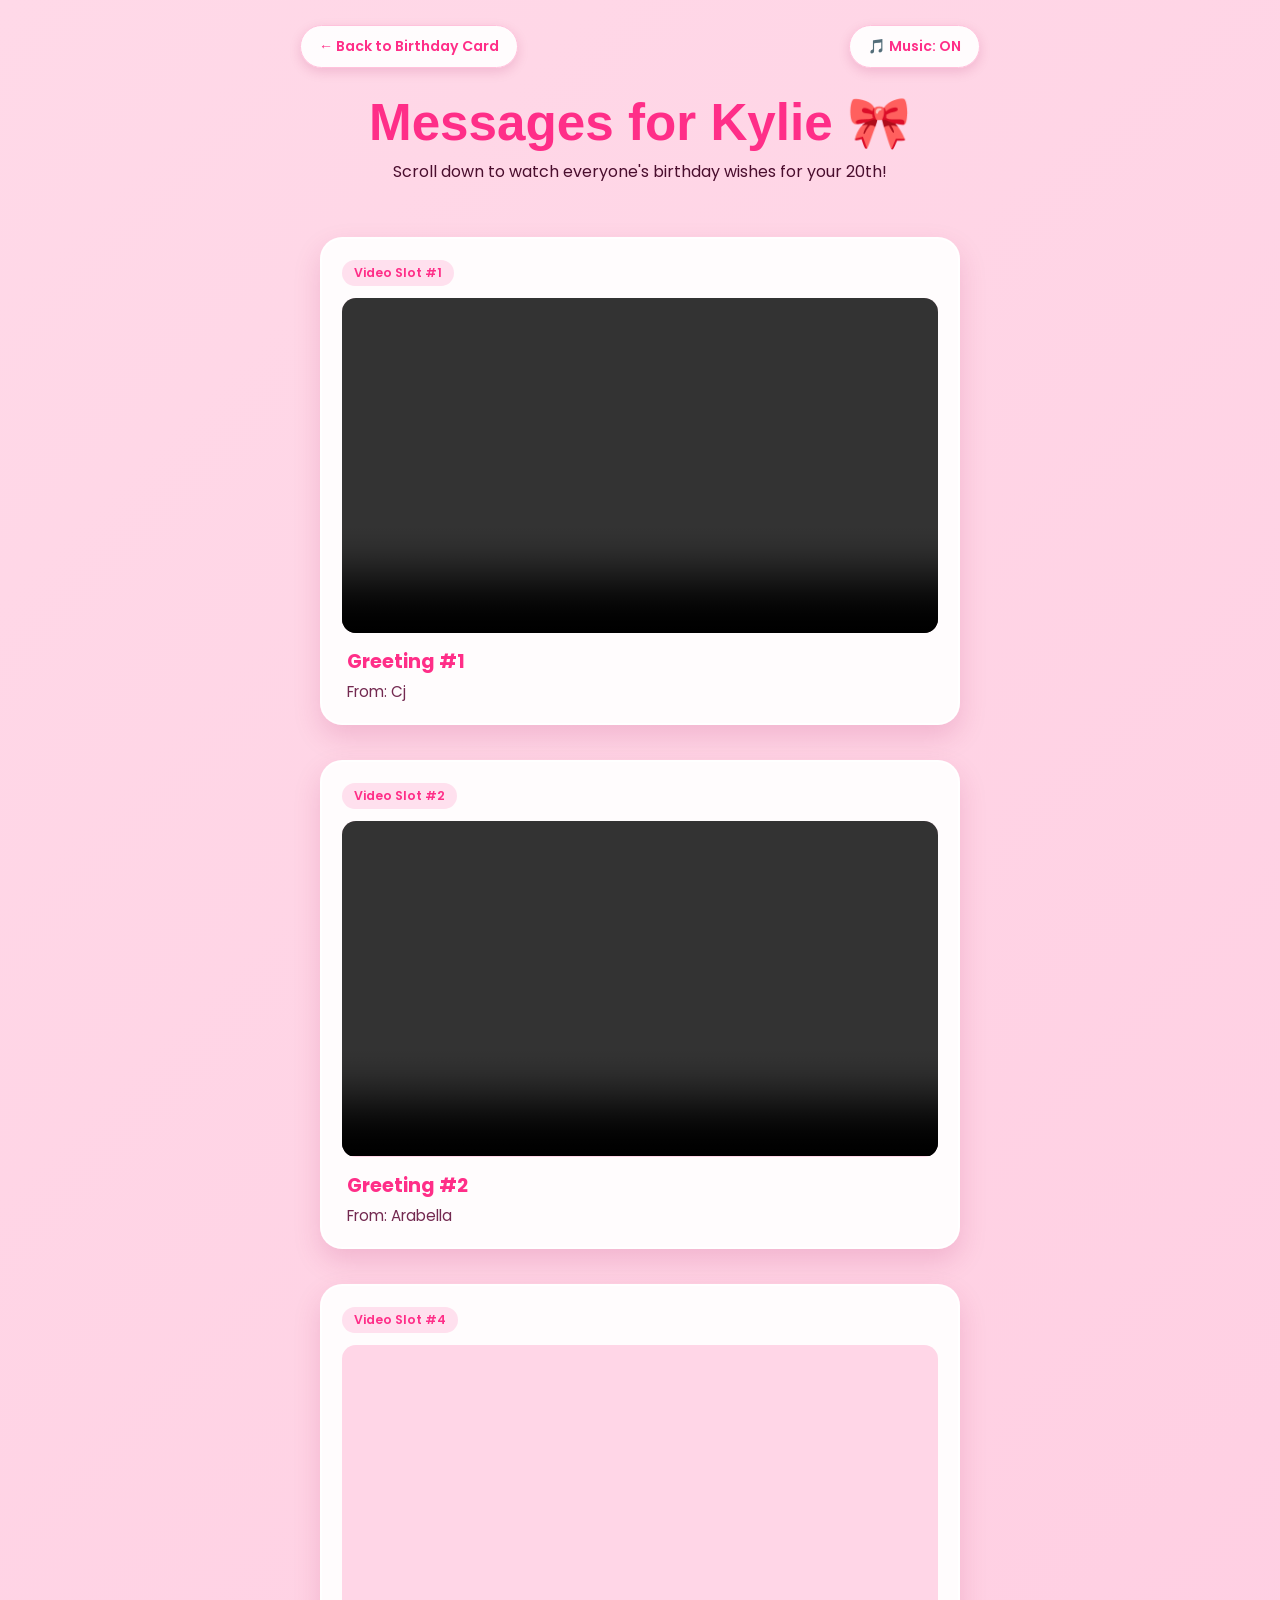
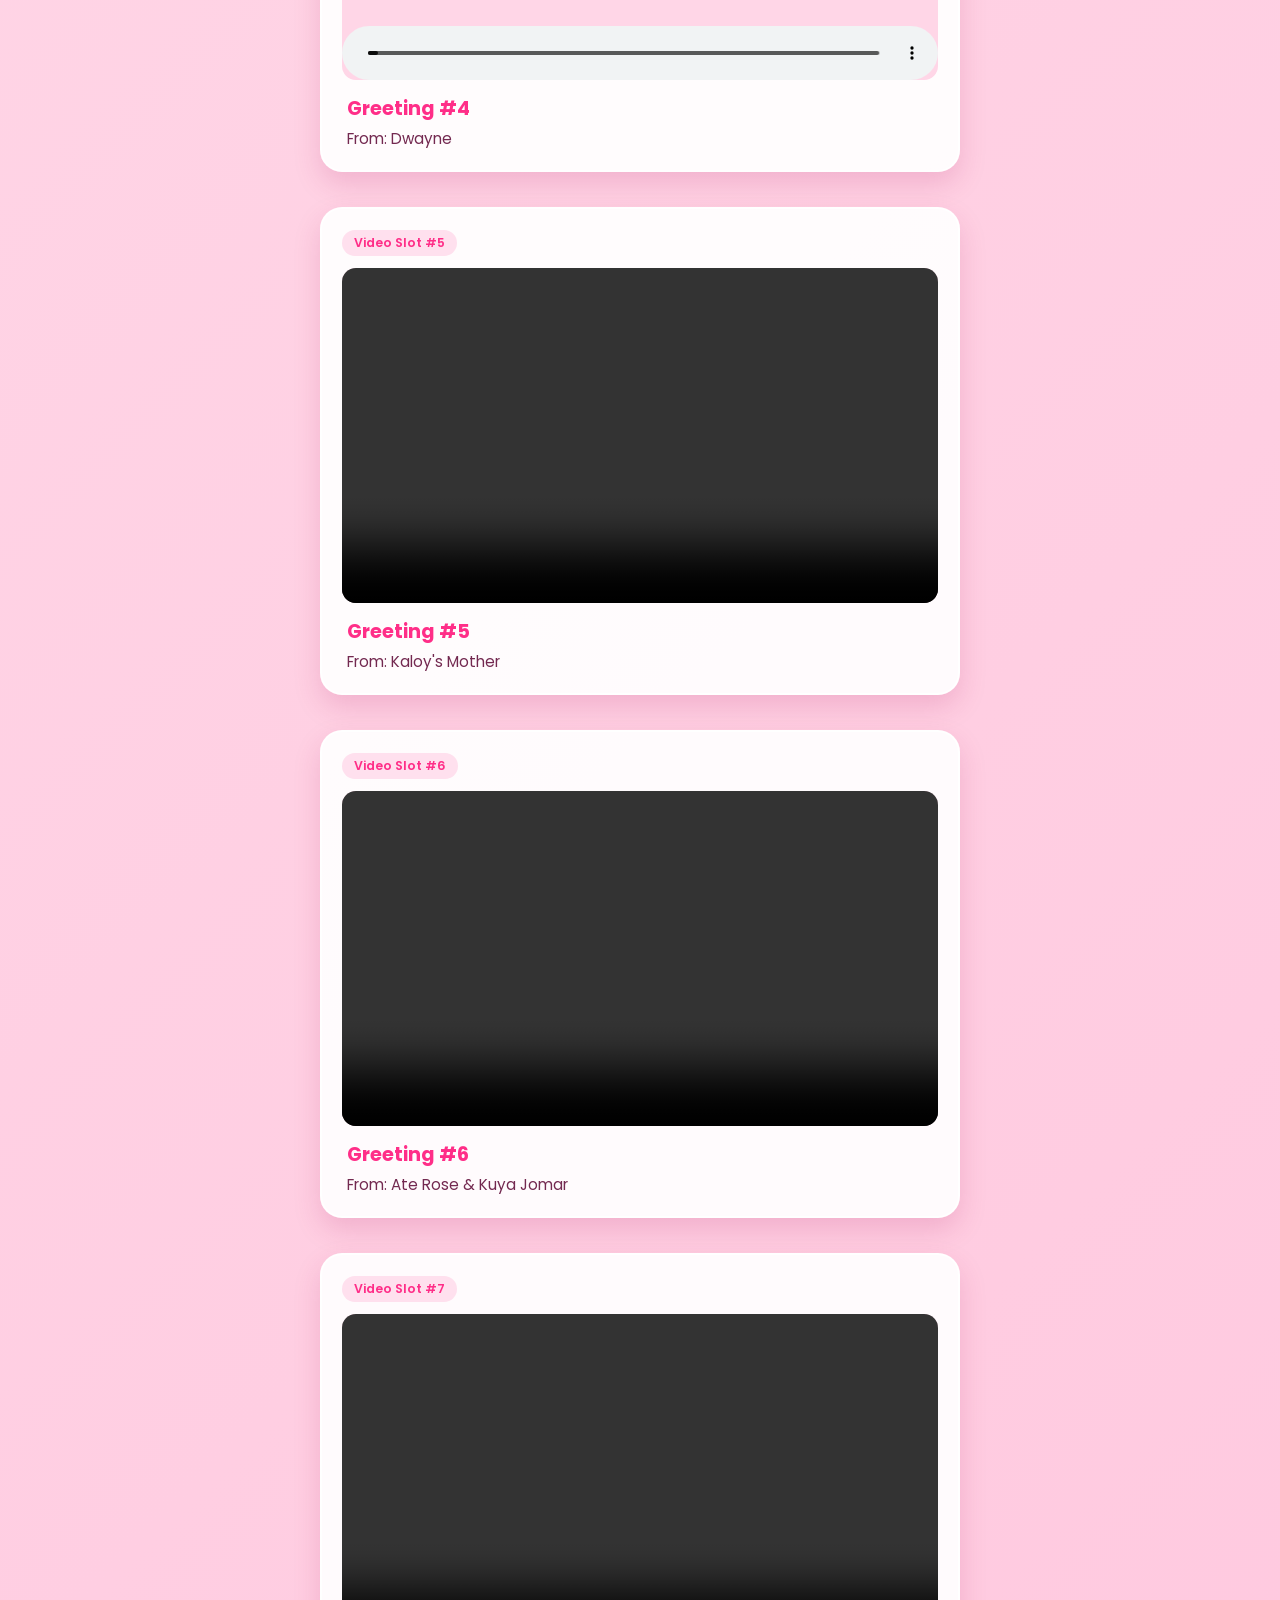
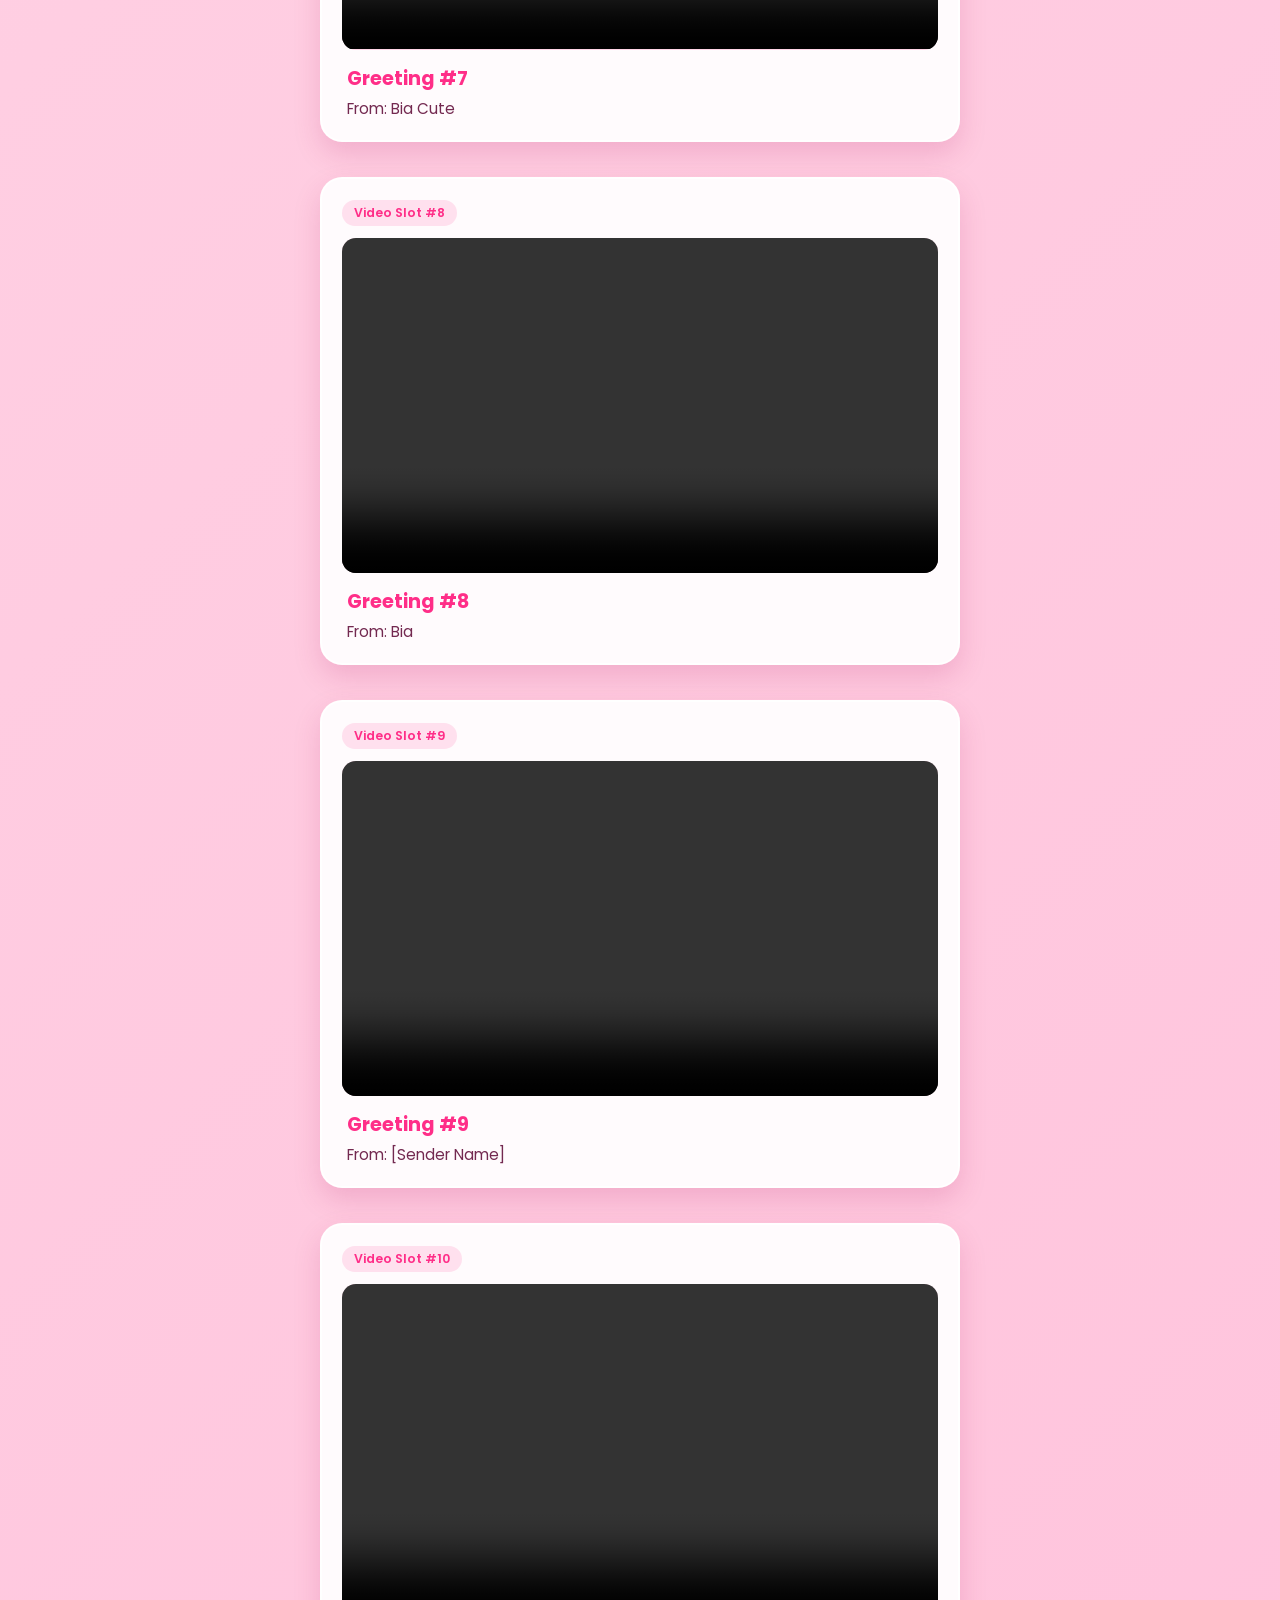
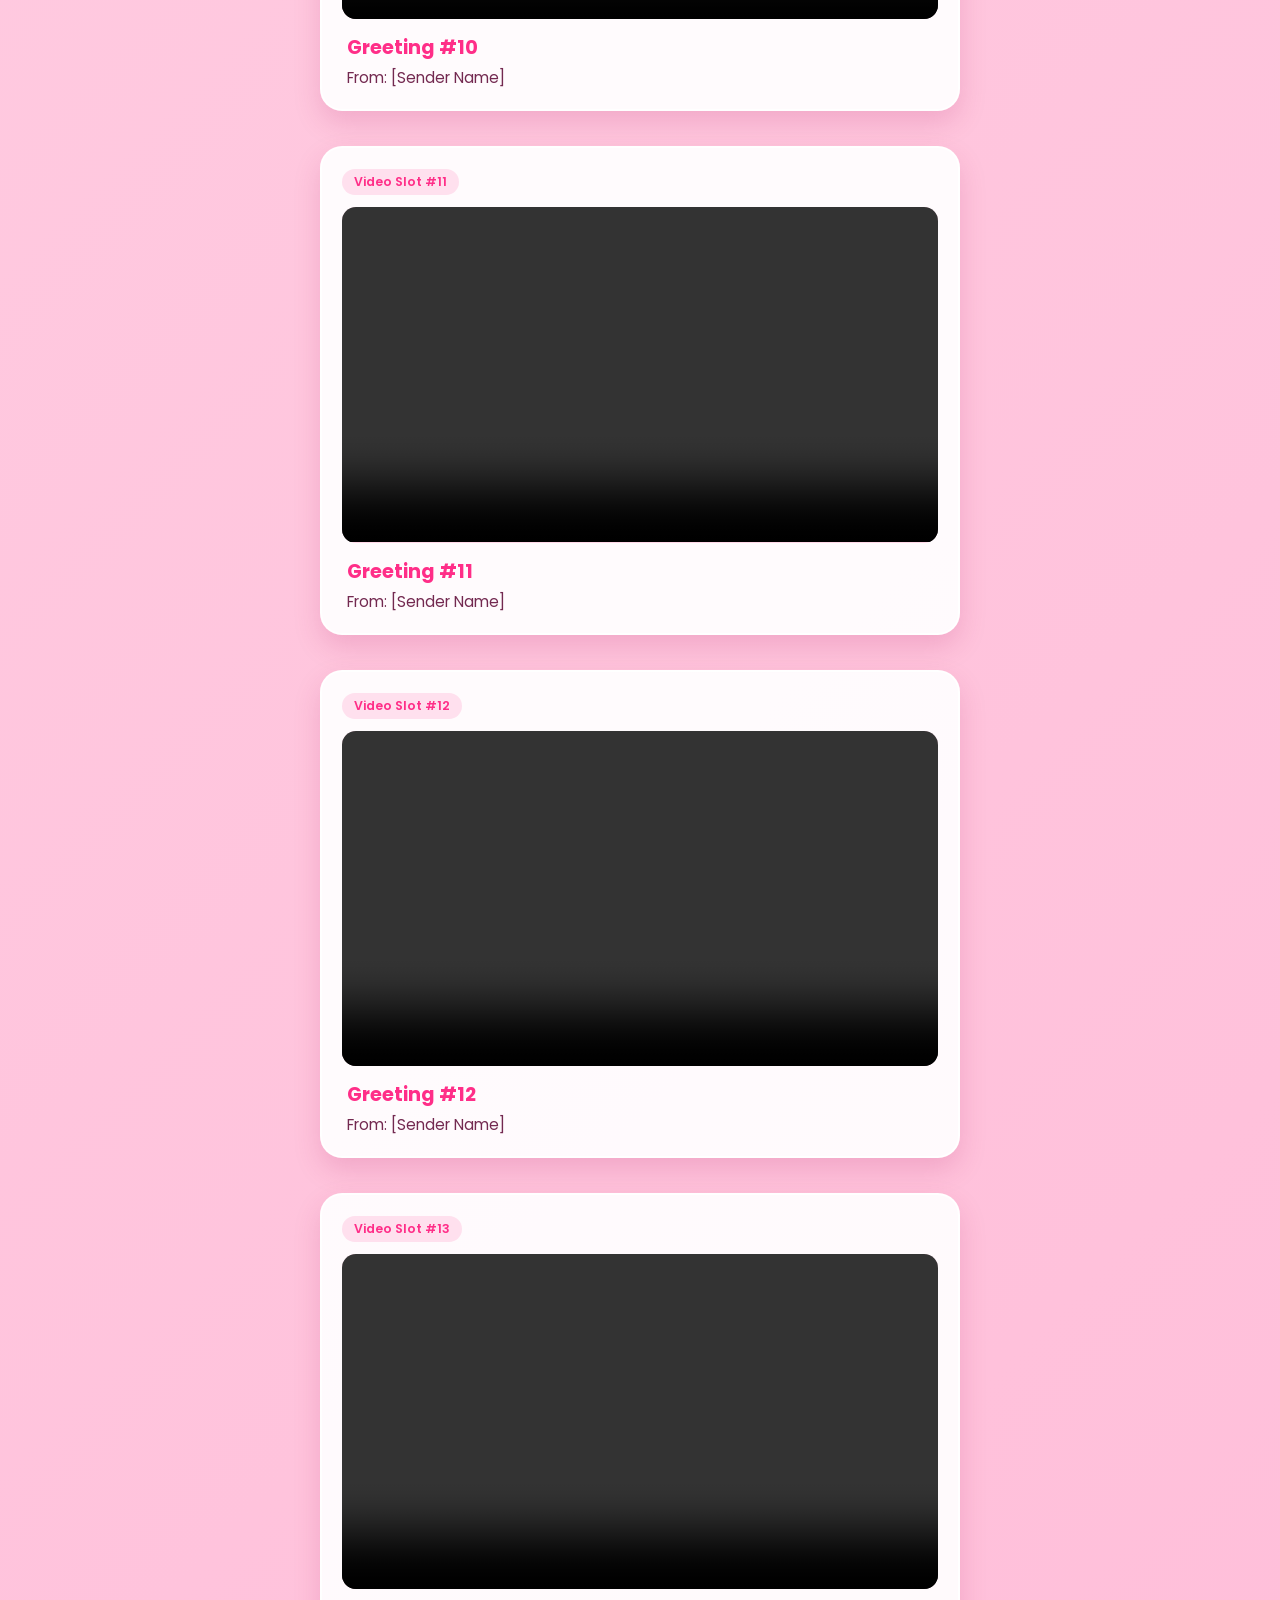
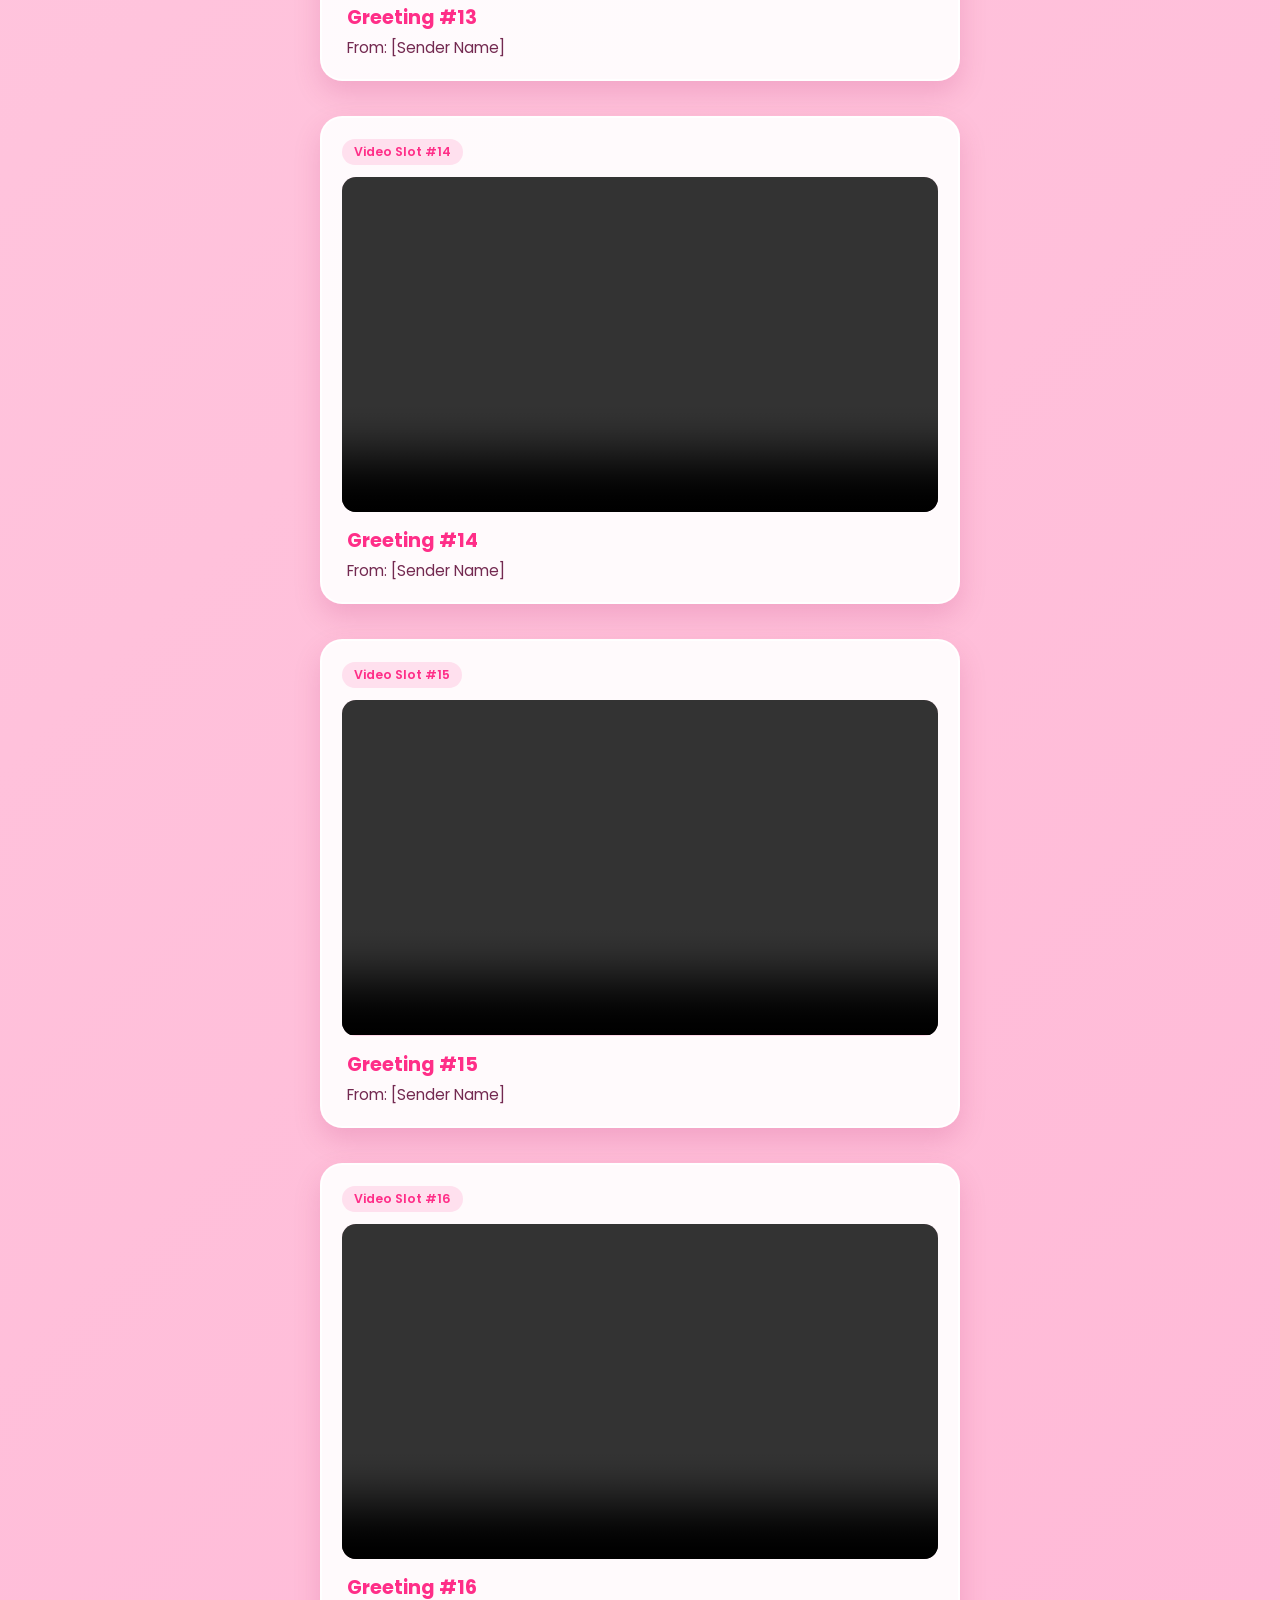
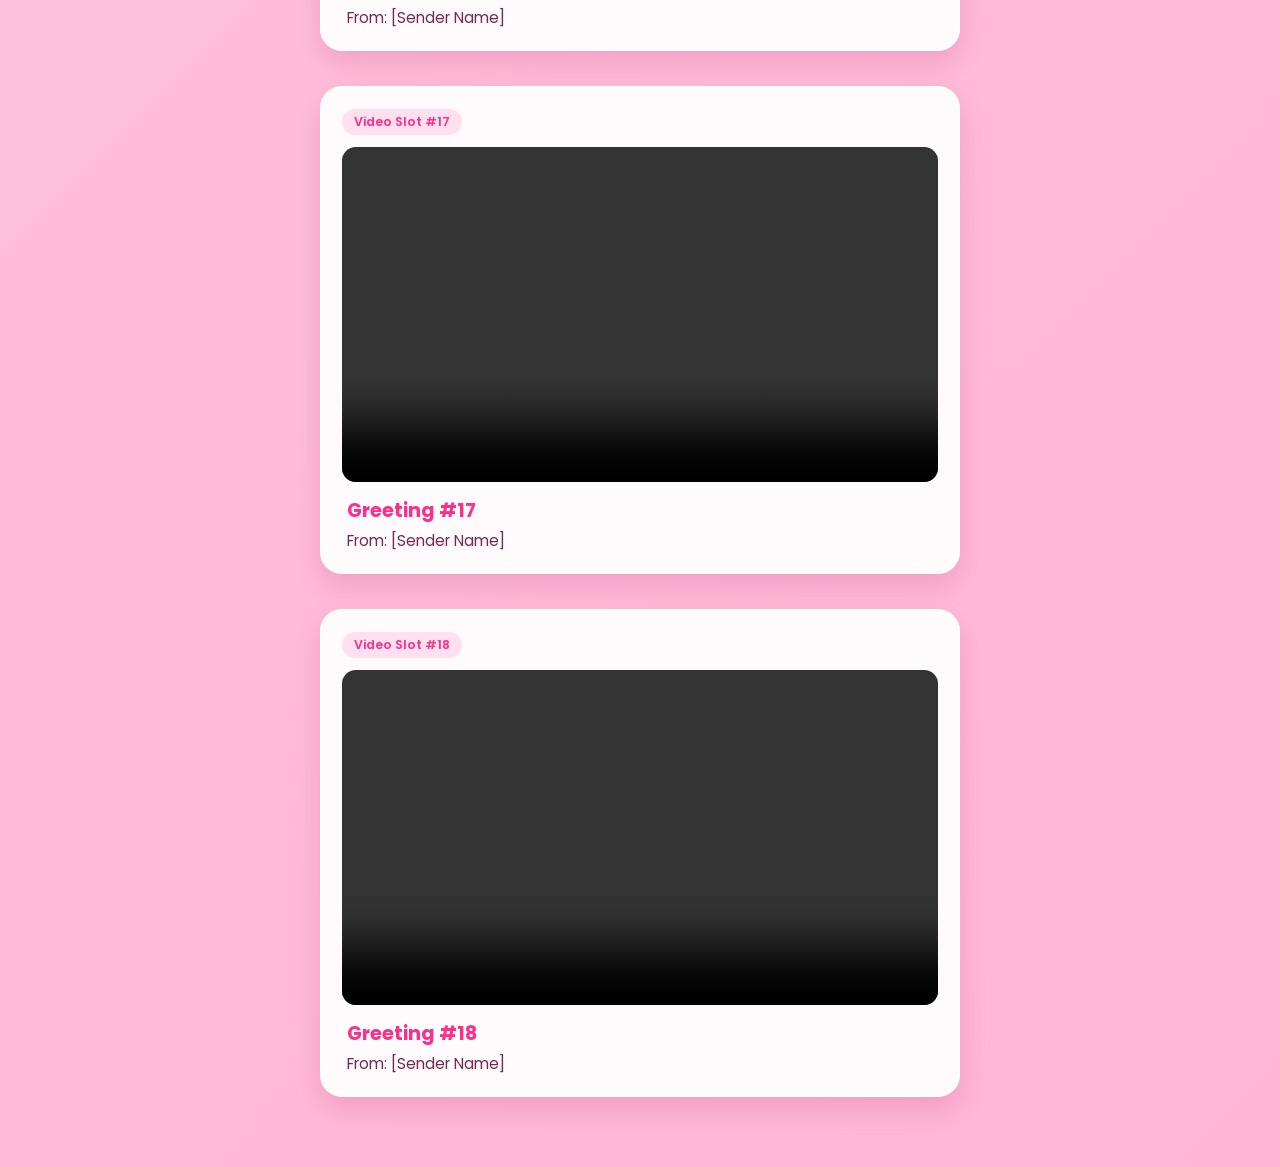
==== greetings.html @ 4c3b2d28 "Initial commit" ====
<!DOCTYPE html>
<html lang="en">
<head>
    <meta charset="UTF-8">
    <meta name="viewport" content="width=device-width, initial-scale=1.0">
    <title>Video Greetings for Kylie 💌</title>
    <link rel="stylesheet" href="style.css">
    <link href="https://fonts.googleapis.com/css2?family=Dancing+Script:wght@700&family=Poppins:wght@300;400;600&display=swap" rel="stylesheet">
</head>
<body>

    <!-- ========================================================= -->
    <!-- === BACKGROUND MUSIC (ILAGAY DITO ANG LINK NG MUSIC) === -->
    <!-- Halimbawa: src="audio/birthday-song.mp3"                  -->
    <!-- ========================================================= -->
    <audio id="bg-music" loop src="audio/Happy Birthday Song Popular___ [k9uW2lktXyE] (1).mp3"></audio>

    <header class="top-nav">
        <a href="index.html" class="back-btn">← Back to Birthday Card</a>
        <button id="music-toggle" class="music-btn">🎵 Music: ON</button>
    </header>

    <section class="greetings-header">
        <h1>Messages for Kylie 🎀</h1>
        <p>Scroll down to watch everyone's birthday wishes for your 20th!</p>

        <!-- Quick Navigation Jump Bar (Para madaling mahanap ang bawat video slot) -->
 
    </section>

    <main class="video-feed">

        <!-- ==================== VIDEO #1 ==================== -->
        <div id="video-1" class="video-card fade-in">
            <span class="slot-badge">Video Slot #1</span>
            <div class="video-wrapper">
                <!-- ILAGAY ANG VIDEO LINK DITO SA src="" (halimbawa: src="videos/clip1.mp4") -->
                <video controls preload="metadata" src="C-J.mp4"></video>
            </div>
            <div class="video-info">
                <h3>Greeting #1</h3>
                <p>From: Cj</p>
            </div>
        </div>

        <!-- ==================== VIDEO #2 ==================== -->
        <div id="video-2" class="video-card fade-in">
            <span class="slot-badge">Video Slot #2</span>
            <div class="video-wrapper">
                <!-- ILAGAY ANG VIDEO LINK DITO SA src="" -->
                <video controls preload="metadata" src="video/wala pa ring boses.mp4"></video>
            </div>
            <div class="video-info">
                <h3>Greeting #2</h3>
                <p>From: Arabella</p>
            </div>
        </div>

        <!-- ==================== VIDEO #4 ==================== -->
        <div id="video-4" class="video-card fade-in">
            <span class="slot-badge">Video Slot #4</span>
            <div class="video-wrapper">
                <!-- ILAGAY ANG VIDEO LINK DITO SA src="" -->
                <video controls preload="metadata" src="video/huhu sorry po late.mov"></video>
            </div>
            <div class="video-info">
                <h3>Greeting #4</h3>
                <p>From: Dwayne</p>
            </div>
        </div>

        <!-- ==================== VIDEO #5 ==================== -->
        <div id="video-5" class="video-card fade-in">
            <span class="slot-badge">Video Slot #5</span>
            <div class="video-wrapper">
                <!-- ILAGAY ANG VIDEO LINK DITO SA src="" -->
                <video controls preload="metadata" src="video/89aabc1a-eef5-4754-8e8c-f017fbb5872a.mp4"></video>
            </div>
            <div class="video-info">
                <h3>Greeting #5</h3>
                <p>From: Kaloy's Mother </p>
            </div>
        </div>

        <!-- ==================== VIDEO #6 ==================== -->
        <div id="video-6" class="video-card fade-in">
            <span class="slot-badge">Video Slot #6</span>
            <div class="video-wrapper">
                <!-- ILAGAY ANG VIDEO LINK DITO SA src="" -->
                <video controls preload="metadata" src="video/7c1a1808-aacc-4f73-8d0e-10c9c4ba2457.mp4"></video>
            </div>
            <div class="video-info">
                <h3>Greeting #6</h3>
                <p>From: Ate Rose & Kuya Jomar</p>
            </div>
        </div>

        <!-- ==================== VIDEO #7 ==================== -->
        <div id="video-7" class="video-card fade-in">
            <span class="slot-badge">Video Slot #7</span>
            <div class="video-wrapper">
                <!-- ILAGAY ANG VIDEO LINK DITO SA src="" -->
                <video controls preload="metadata" src="video/5de5ea9c-dea9-4619-9fd8-57cd972d63ae.mp4"></video>
            </div>
            <div class="video-info">
                <h3>Greeting #7</h3>
                <p>From: Bia Cute </p>
            </div>
        </div>

        <!-- ==================== VIDEO #8 ==================== -->
        <div id="video-8" class="video-card fade-in">
            <span class="slot-badge">Video Slot #8</span>
            <div class="video-wrapper">
                <!-- ILAGAY ANG VIDEO LINK DITO SA src="" -->
                <video controls preload="metadata" src=""></video>
            </div>
            <div class="video-info">
                <h3>Greeting #8</h3>
                <p>From: Bia </p>
            </div>
        </div>

        <!-- ==================== VIDEO #9 ==================== -->
        <div id="video-9" class="video-card fade-in">
            <span class="slot-badge">Video Slot #9</span>
            <div class="video-wrapper">
                <!-- ILAGAY ANG VIDEO LINK DITO SA src="" -->
                <video controls preload="metadata" src=""></video>
            </div>
            <div class="video-info">
                <h3>Greeting #9</h3>
                <p>From: [Sender Name]</p>
            </div>
        </div>

        <!-- ==================== VIDEO #10 ==================== -->
        <div id="video-10" class="video-card fade-in">
            <span class="slot-badge">Video Slot #10</span>
            <div class="video-wrapper">
                <!-- ILAGAY ANG VIDEO LINK DITO SA src="" -->
                <video controls preload="metadata" src=""></video>
            </div>
            <div class="video-info">
                <h3>Greeting #10</h3>
                <p>From: [Sender Name]</p>
            </div>
        </div>

        <!-- ==================== VIDEO #11 ==================== -->
        <div id="video-11" class="video-card fade-in">
            <span class="slot-badge">Video Slot #11</span>
            <div class="video-wrapper">
                <!-- ILAGAY ANG VIDEO LINK DITO SA src="" -->
                <video controls preload="metadata" src=""></video>
            </div>
            <div class="video-info">
                <h3>Greeting #11</h3>
                <p>From: [Sender Name]</p>
            </div>
        </div>

        <!-- ==================== VIDEO #12 ==================== -->
        <div id="video-12" class="video-card fade-in">
            <span class="slot-badge">Video Slot #12</span>
            <div class="video-wrapper">
                <!-- ILAGAY ANG VIDEO LINK DITO SA src="" -->
                <video controls preload="metadata" src=""></video>
            </div>
            <div class="video-info">
                <h3>Greeting #12</h3>
                <p>From: [Sender Name]</p>
            </div>
        </div>

        <!-- ==================== VIDEO #13 ==================== -->
        <div id="video-13" class="video-card fade-in">
            <span class="slot-badge">Video Slot #13</span>
            <div class="video-wrapper">
                <!-- ILAGAY ANG VIDEO LINK DITO SA src="" -->
                <video controls preload="metadata" src=""></video>
            </div>
            <div class="video-info">
                <h3>Greeting #13</h3>
                <p>From: [Sender Name]</p>
            </div>
        </div>

        <!-- ==================== VIDEO #14 ==================== -->
        <div id="video-14" class="video-card fade-in">
            <span class="slot-badge">Video Slot #14</span>
            <div class="video-wrapper">
                <!-- ILAGAY ANG VIDEO LINK DITO SA src="" -->
                <video controls preload="metadata" src=""></video>
            </div>
            <div class="video-info">
                <h3>Greeting #14</h3>
                <p>From: [Sender Name]</p>
            </div>
        </div>

        <!-- ==================== VIDEO #15 ==================== -->
        <div id="video-15" class="video-card fade-in">
            <span class="slot-badge">Video Slot #15</span>
            <div class="video-wrapper">
                <!-- ILAGAY ANG VIDEO LINK DITO SA src="" -->
                <video controls preload="metadata" src=""></video>
            </div>
            <div class="video-info">
                <h3>Greeting #15</h3>
                <p>From: [Sender Name]</p>
            </div>
        </div>

        <!-- ==================== VIDEO #16 ==================== -->
        <div id="video-16" class="video-card fade-in">
            <span class="slot-badge">Video Slot #16</span>
            <div class="video-wrapper">
                <!-- ILAGAY ANG VIDEO LINK DITO SA src="" -->
                <video controls preload="metadata" src=""></video>
            </div>
            <div class="video-info">
                <h3>Greeting #16</h3>
                <p>From: [Sender Name]</p>
            </div>
        </div>

        <!-- ==================== VIDEO #17 ==================== -->
        <div id="video-17" class="video-card fade-in">
            <span class="slot-badge">Video Slot #17</span>
            <div class="video-wrapper">
                <!-- ILAGAY ANG VIDEO LINK DITO SA src="" -->
                <video controls preload="metadata" src=""></video>
            </div>
            <div class="video-info">
                <h3>Greeting #17</h3>
                <p>From: [Sender Name]</p>
            </div>
        </div>

        <!-- ==================== VIDEO #18 ==================== -->
        <div id="video-18" class="video-card fade-in">
            <span class="slot-badge">Video Slot #18</span>
            <div class="video-wrapper">
                <!-- ILAGAY ANG VIDEO LINK DITO SA src="" -->
                <video controls preload="metadata" src=""></video>
            </div>
            <div class="video-info">
                <h3>Greeting #18</h3>
                <p>From: [Sender Name]</p>
            </div>
        </div>

    </main>

    <script src="script.js"></script>
</body>
</html>
---- style.css ----
:root {
    --pink-bg-1: #ffd9e8;
    --pink-bg-2: #ffb6d5;
    --pink-accent: #ff2e88;
    --pink-deep: #9e004f;
    --pink-soft: #ffeef5;
    --white-card: #ffffff;
    --text-dark: #4a0e2e;
    --text-muted: #732950;
}

* {
    margin: 0;
    padding: 0;
    box-sizing: border-box;
    font-family: 'Poppins', sans-serif;
}

html {
    scroll-behavior: smooth;
}

body {
    background: linear-gradient(135deg, var(--pink-bg-1) 0%, var(--pink-bg-2) 100%);
    min-height: 100vh;
    color: var(--text-dark);
    overflow-x: hidden;
    display: flex;
    flex-direction: column;
    align-items: center;
}

body.home-page {
    position: relative;
    overflow: hidden;
    justify-content: space-between;
    background:
        radial-gradient(circle at 18% 22%, rgba(255, 255, 255, 0.55) 0%, transparent 38%),
        radial-gradient(circle at 84% 78%, rgba(255, 46, 136, 0.22) 0%, transparent 42%),
        linear-gradient(135deg, #ffe3ef 0%, #ffc2dc 55%, #ffa3cb 100%);
}

#confetti-canvas {
    position: fixed;
    top: 0;
    left: 0;
    width: 100%;
    height: 100%;
    pointer-events: none;
    z-index: 15;
}

/* ========================================================= */
/* === TOP LAYERED PINK PARTY BUNTING                        === */
/* ========================================================= */
.top-bunting {
    position: fixed;
    top: -6px;
    left: 0;
    width: 100%;
    height: clamp(120px, 19vw, 215px);
    pointer-events: none;
    z-index: 3;
    overflow: hidden;
}

.bunting-svg {
    width: 100%;
    height: 100%;
    display: block;
    transform-origin: top center;
    animation: buntingSway 4.5s ease-in-out infinite;
    filter: drop-shadow(0 6px 10px rgba(158, 0, 79, 0.14));
}

@keyframes buntingSway {
    0%, 100% {
        transform: rotate(-0.6deg);
    }
    50% {
        transform: rotate(0.7deg);
    }
}

/* ========================================================= */
/* === RETAINED SLIDING-LEFT BACKGROUND PHOTO COLLAGE        === */
/* ========================================================= */
.bg-collage {
    position: fixed;
    inset: 0;
    display: flex;
    flex-direction: column;
    justify-content: space-between;
    padding: 24px 0;
    opacity: 0.24;
    pointer-events: none;
    overflow: hidden;
    z-index: 1;
}

.slide-row {
    width: 100%;
    overflow: hidden;
}

.slide-track {
    display: flex;
    align-items: center;
    gap: 22px;
    width: max-content;
    animation: slideLeft 34s linear infinite;
}

.track-slow {
    animation-duration: 42s;
}

.slide-photo {
    width: clamp(145px, 20vw, 220px);
    height: clamp(195px, 27vw, 295px);
    object-fit: cover;
    object-position: center top;
    border-radius: 18px;
    border: 3px solid rgba(255, 255, 255, 0.85);
    box-shadow: 0 10px 24px rgba(74, 21, 44, 0.18);
    flex-shrink: 0;
}

.tilt-a { transform: rotate(-3deg); }
.tilt-b { transform: rotate(-6deg); }
.tilt-c { transform: rotate(-4deg); }

@keyframes slideLeft {
    0% {
        transform: translateX(0);
    }
    100% {
        transform: translateX(-50%);
    }
}

/* ========================================================= */
/* === SCREENSHOT-INSPIRED TOP BAR & POSTER HERO (PINK)    === */
/* ========================================================= */
.poster-topbar {
    position: relative;
    z-index: 8;
    width: 100%;
    max-width: 1120px;
    padding: 20px 36px;
    display: flex;
    align-items: center;
    justify-content: space-between;
    gap: 16px;
}

.brand-tag {
    font-size: 0.78rem;
    font-weight: 700;
    letter-spacing: 2px;
    color: var(--pink-deep);
    text-transform: uppercase;
    background: rgba(255, 255, 255, 0.72);
    padding: 5px 12px;
    border-radius: 999px;
}

.poster-nav {
    display: flex;
    align-items: center;
    gap: 22px;
    background: rgba(255, 255, 255, 0.72);
    padding: 6px 16px;
    border-radius: 999px;
}

.poster-nav a,
.nav-confetti-link {
    text-decoration: none;
    background: none;
    border: none;
    font-size: 0.78rem;
    font-weight: 700;
    letter-spacing: 1.5px;
    color: var(--pink-deep);
    cursor: pointer;
    padding-bottom: 2px;
    transition: color 0.2s ease, border-color 0.2s ease;
}

.poster-nav a.active,
.poster-nav a:hover,
.nav-confetti-link:hover {
    color: var(--pink-accent);
    border-bottom: 2px solid var(--pink-accent);
}

.poster-hero {
    position: relative;
    z-index: 5;
    margin: auto;
    padding: 14px 24px 42px;
    max-width: 820px;
    text-align: center;
    display: flex;
    flex-direction: column;
    align-items: center;
}

.poster-kicker {
    font-family: 'Fredoka', sans-serif;
    font-size: clamp(1.3rem, 3vw, 2.1rem);
    font-weight: 700;
    letter-spacing: 4px;
    color: var(--pink-deep);
    margin-bottom: 4px;
    text-shadow: 0 2px 0 rgba(255, 255, 255, 0.8);
}

.poster-display {
    font-family: 'Fredoka', sans-serif;
    font-size: clamp(3.4rem, 11vw, 7.2rem);
    font-weight: 700;
    line-height: 0.96;
    letter-spacing: 2px;
    color: #ffffff;
    text-transform: uppercase;
    text-shadow:
        0 6px 0 #ff66a8,
        0 14px 28px rgba(158, 0, 79, 0.24);
    margin-bottom: 10px;
}

.poster-name {
    font-family: 'Fredoka', sans-serif;
    font-size: clamp(1.5rem, 3.6vw, 2.3rem);
    font-weight: 700;
    letter-spacing: 3px;
    color: var(--pink-accent);
    background: rgba(255, 255, 255, 0.88);
    padding: 4px 22px;
    border-radius: 999px;
    box-shadow: 0 6px 18px rgba(158, 0, 79, 0.14);
    margin-bottom: 18px;
}

.poster-copy {
    max-width: 470px;
    font-size: clamp(0.92rem, 1.8vw, 1.02rem);
    line-height: 1.65;
    color: var(--text-muted);
    background: rgba(255, 255, 255, 0.74);
    backdrop-filter: blur(6px);
    padding: 12px 20px;
    border-radius: 16px;
    margin-bottom: 26px;
}

.poster-go-btn {
    display: inline-block;
    text-decoration: none;
    background: var(--white-card);
    color: var(--pink-accent);
    font-weight: 700;
    font-size: 0.92rem;
    letter-spacing: 2px;
    text-transform: uppercase;
    padding: 14px 36px;
    border-radius: 12px;
    box-shadow: 0 10px 24px rgba(158, 0, 79, 0.22);
    border: 2px solid rgba(255, 255, 255, 0.95);
    transition: transform 0.22s ease, box-shadow 0.22s ease, background 0.22s ease, color 0.22s ease;
}

.poster-go-btn:hover {
    transform: translateY(-3px);
    background: var(--pink-accent);
    color: #ffffff;
    box-shadow: 0 14px 28px rgba(255, 46, 136, 0.35);
}

/* ========================================================= */
/* === VIDEO GREETINGS PAGE (greetings.html)               === */
/* ========================================================= */
.top-nav {
    width: 100%;
    max-width: 720px;
    padding: 25px 20px 10px;
    display: flex;
    justify-content: space-between;
    align-items: center;
    gap: 10px;
    position: sticky;
    top: 0;
    z-index: 20;
}

.back-btn, .music-btn {
    text-decoration: none;
    background: rgba(255, 255, 255, 0.92);
    color: var(--pink-accent);
    padding: 10px 18px;
    border-radius: 50px;
    font-weight: 600;
    font-size: 0.88rem;
    box-shadow: 0 4px 12px rgba(158, 0, 79, 0.15);
    border: 1.5px solid #ffc2dc;
    cursor: pointer;
    transition: 0.3s;
}

.back-btn:hover, .music-btn:hover {
    background: var(--pink-accent);
    color: #fff;
}

.greetings-header {
    text-align: center;
    padding: 15px 20px;
    max-width: 720px;
}

.greetings-header h1 {
    font-family: 'Fredoka', sans-serif;
    font-size: clamp(2.2rem, 6vw, 3.2rem);
    color: var(--pink-accent);
    margin-bottom: 6px;
}

.greetings-header p {
    color: var(--text-dark);
    font-size: 1rem;
    margin-bottom: 18px;
}

.slot-nav {
    display: flex;
    flex-wrap: wrap;
    justify-content: center;
    gap: 8px;
    margin-top: 10px;
}

.slot-nav a {
    text-decoration: none;
    background: rgba(255, 255, 255, 0.88);
    color: var(--pink-accent);
    font-size: 0.8rem;
    font-weight: 600;
    padding: 5px 11px;
    border-radius: 20px;
    border: 1px solid #ffc2dc;
    transition: 0.2s;
}

.slot-nav a:hover {
    background: var(--pink-accent);
    color: #fff;
}

.video-feed {
    width: 100%;
    max-width: 680px;
    padding: 20px 20px 70px;
    display: flex;
    flex-direction: column;
    gap: 35px;
}

.video-card {
    background: rgba(255, 255, 255, 0.92);
    border-radius: 22px;
    padding: 20px;
    box-shadow: 0 12px 28px rgba(158, 0, 79, 0.15);
    border: 2px solid rgba(255, 255, 255, 0.9);
    opacity: 0;
    transform: translateY(30px);
    transition: opacity 0.6s ease-out, transform 0.6s ease-out;
    scroll-margin-top: 80px;
}

.video-card.visible {
    opacity: 1;
    transform: translateY(0);
}

.slot-badge {
    display: inline-block;
    background: #ffe0ee;
    color: var(--pink-accent);
    font-size: 0.78rem;
    font-weight: 600;
    padding: 4px 12px;
    border-radius: 20px;
    margin-bottom: 12px;
}

.video-wrapper {
    width: 100%;
    border-radius: 14px;
    overflow: hidden;
    background: #ffd6e7;
    aspect-ratio: 16 / 9;
    display: flex;
    align-items: center;
    justify-content: center;
}

.video-wrapper video {
    width: 100%;
    height: 100%;
    object-fit: cover;
    display: block;
}

.video-info {
    margin-top: 14px;
    padding: 0 5px;
}

.video-info h3 {
    color: var(--pink-accent);
    font-size: 1.2rem;
    margin-bottom: 4px;
}

.video-info p {
    color: var(--text-muted);
    font-size: 0.95rem;
}

@media (max-width: 640px) {
    .top-bunting {
        height: 125px;
    }

    .poster-topbar {
        padding: 16px 18px;
        flex-direction: column;
    }

    .poster-nav {
        gap: 14px;
    }

    .slide-photo {
        width: 125px;
        height: 170px;
    }
}
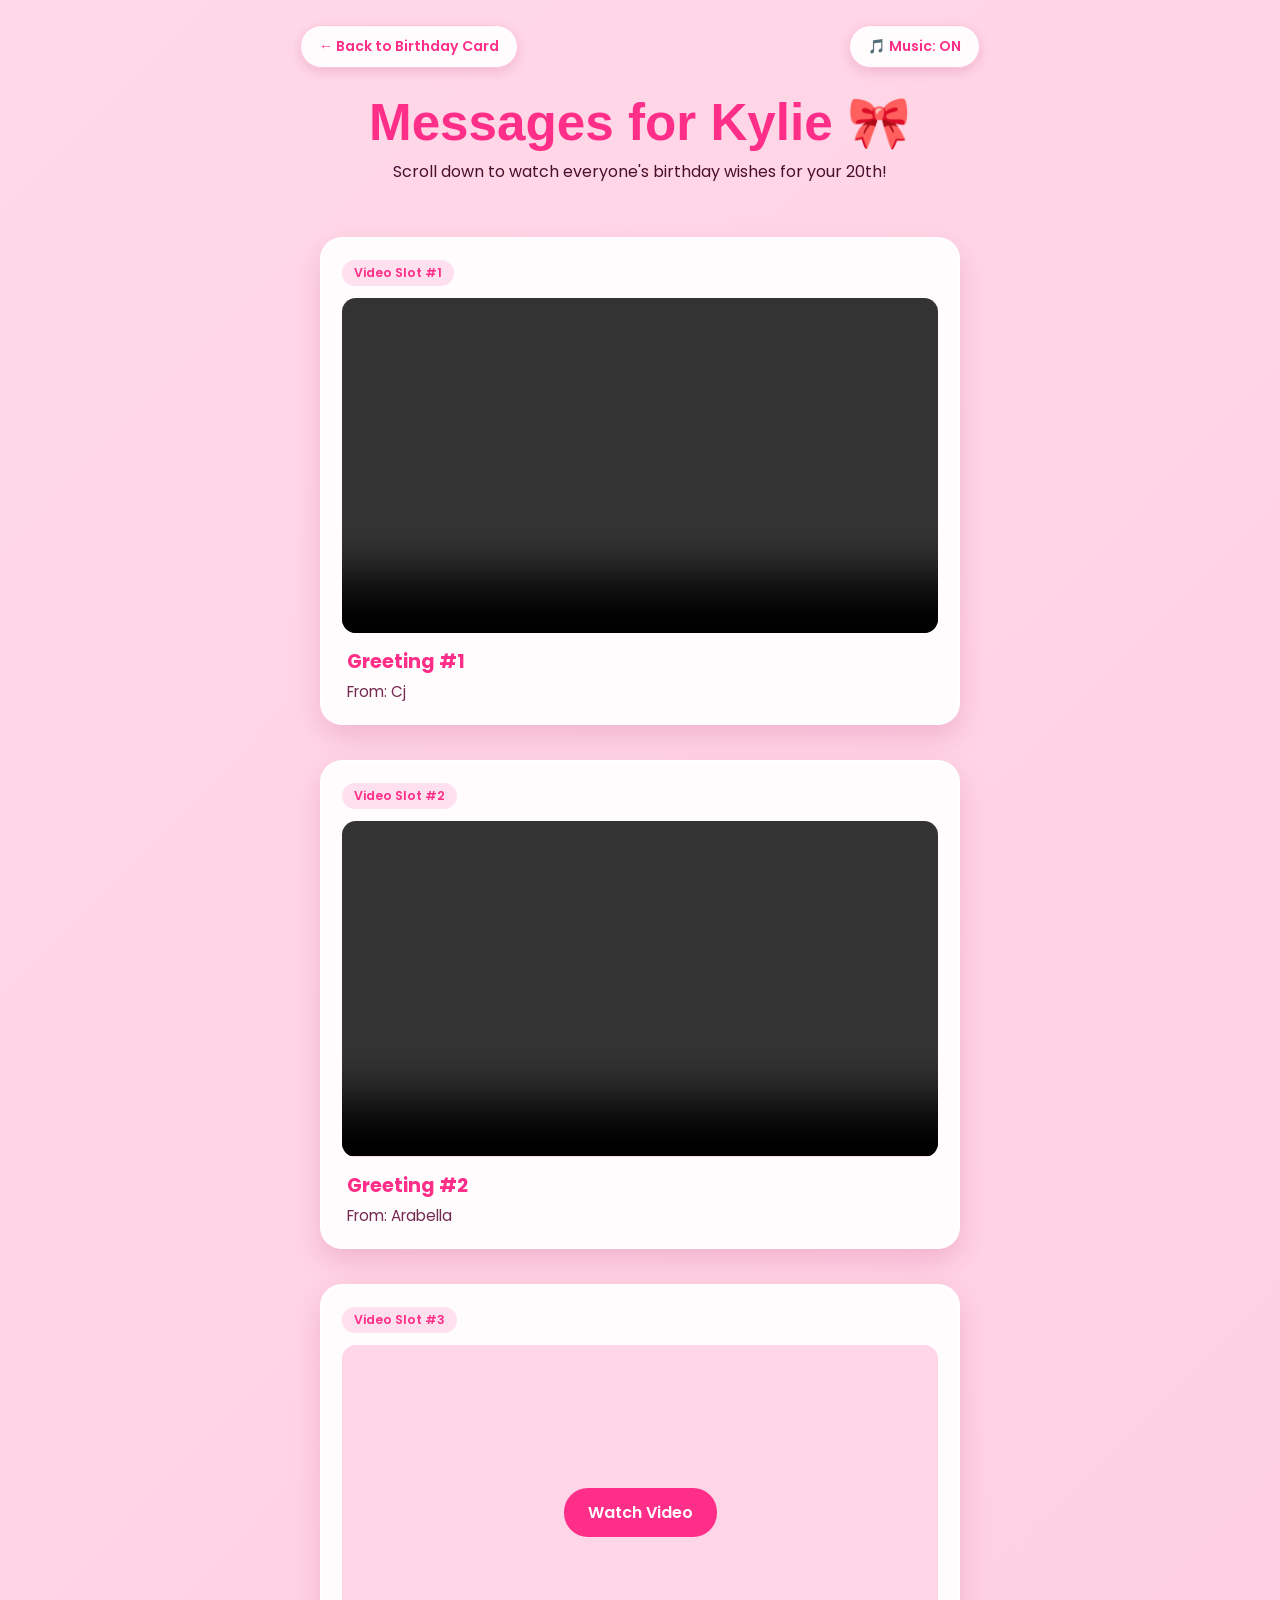
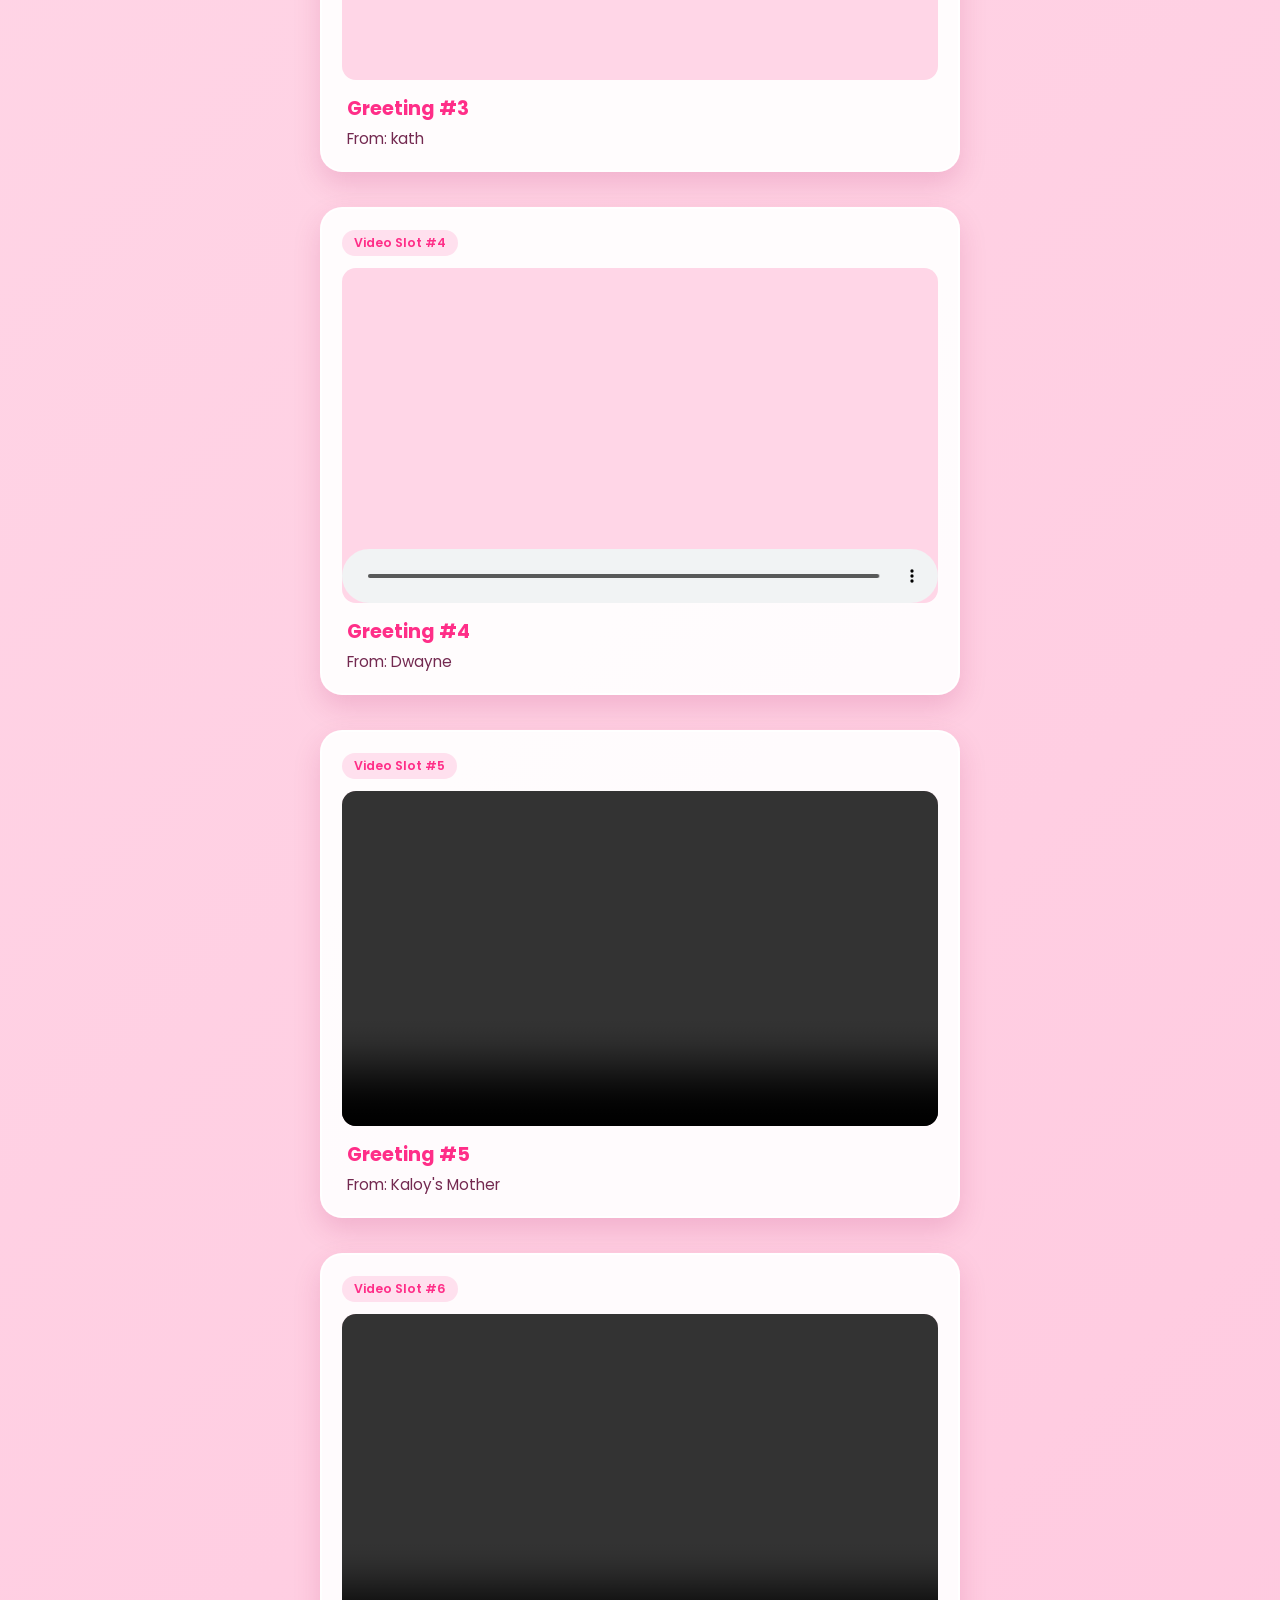
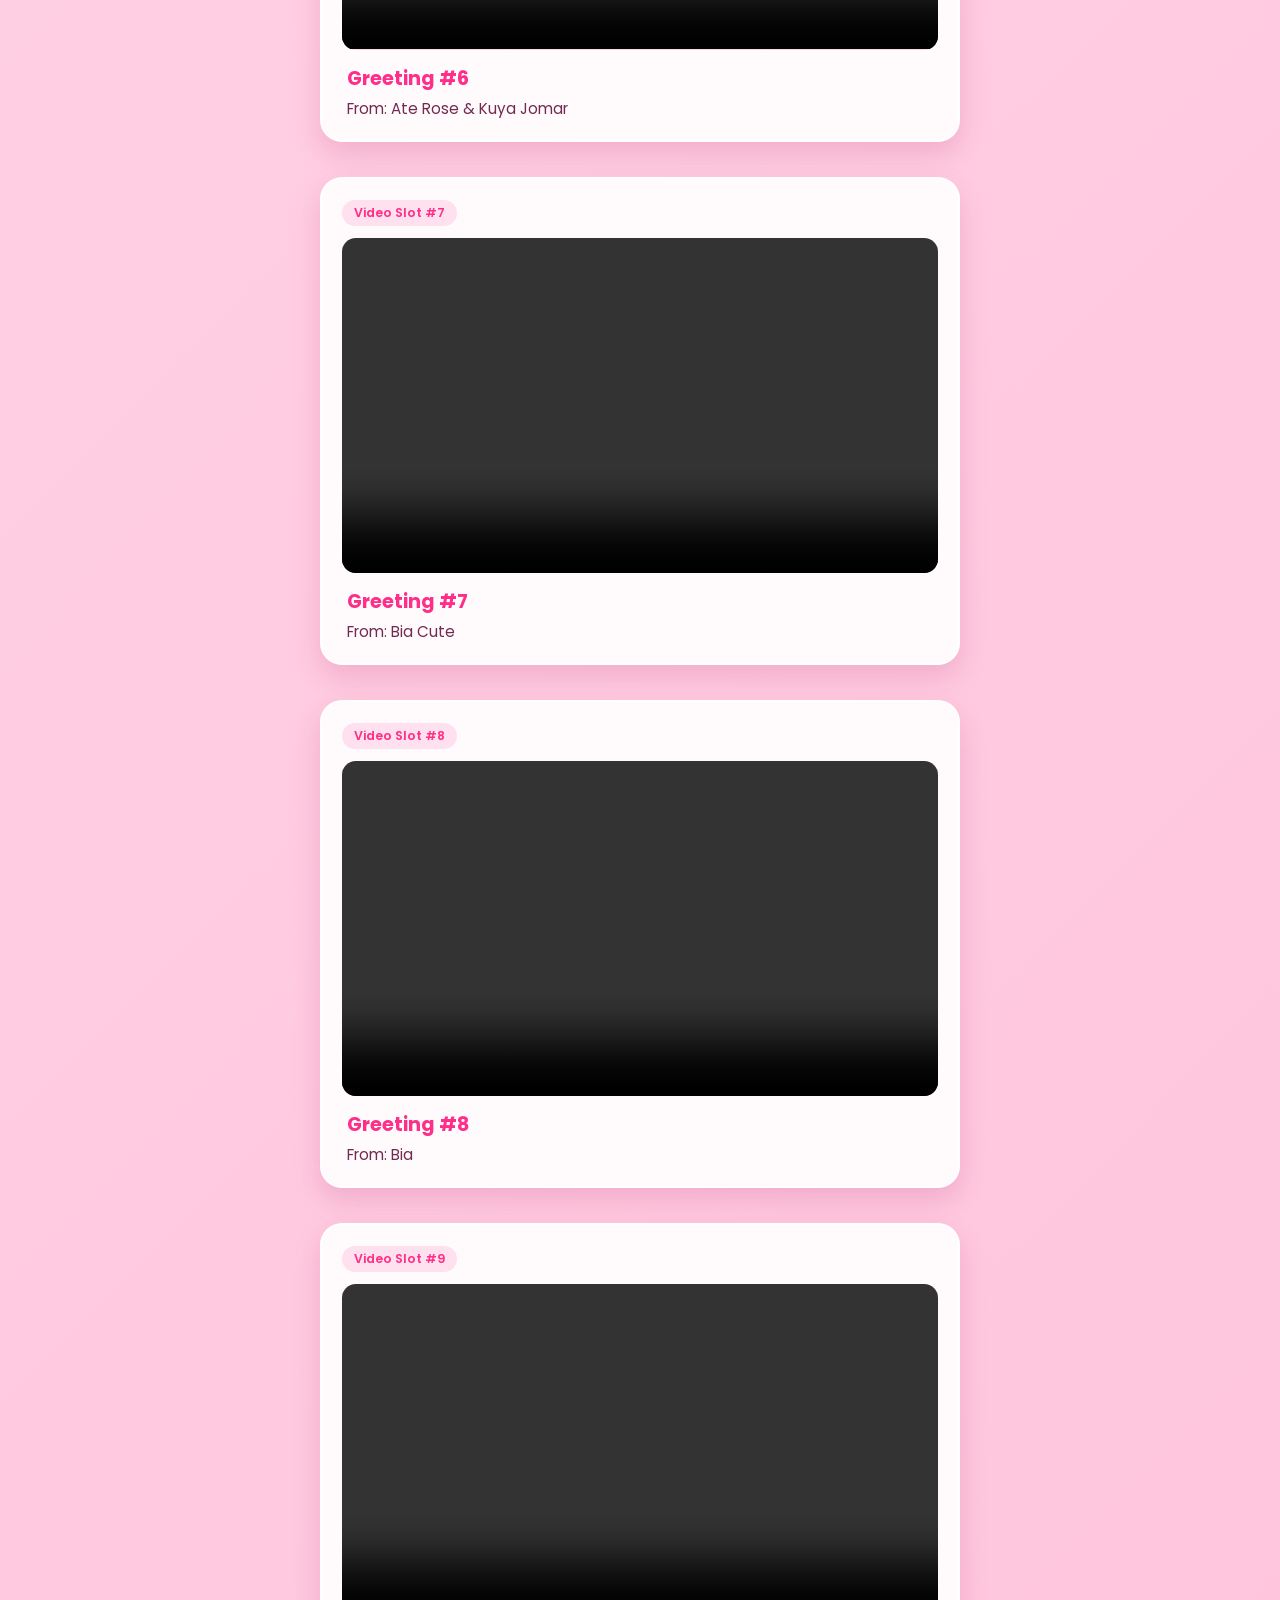
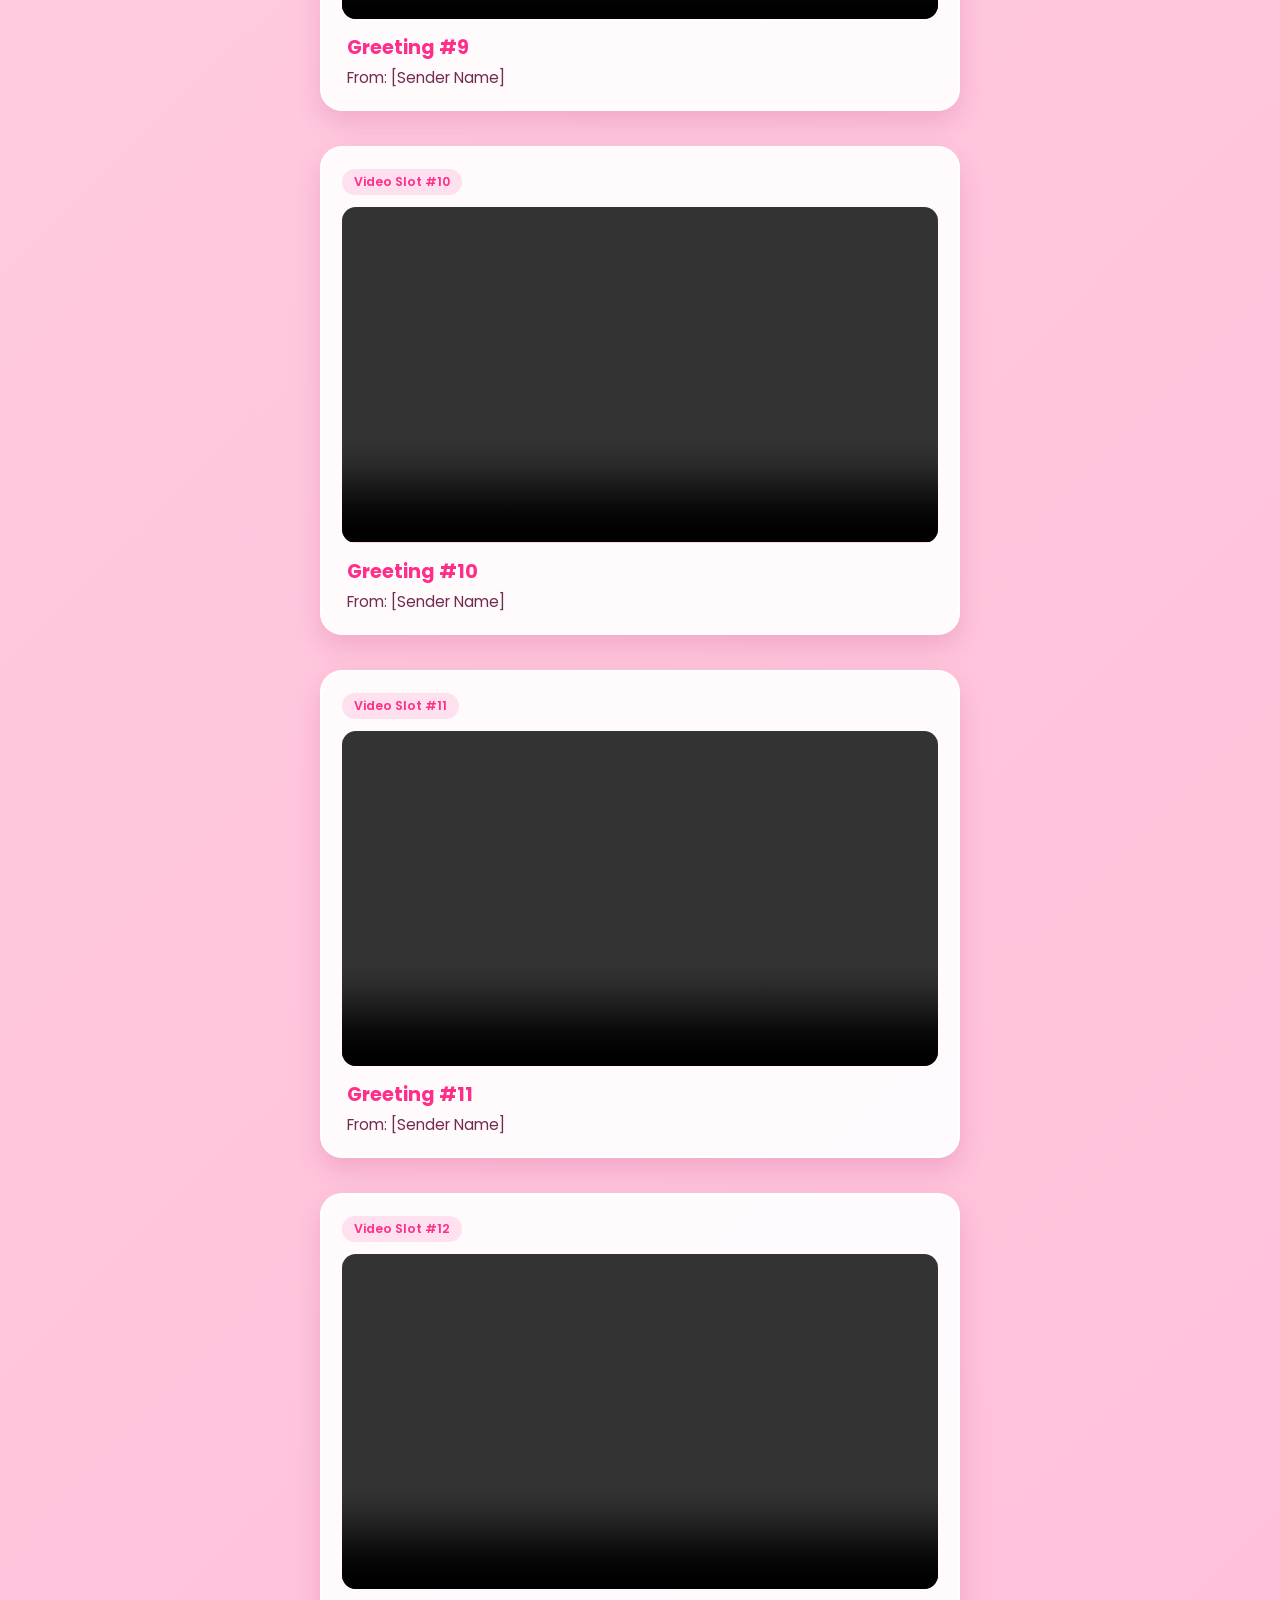
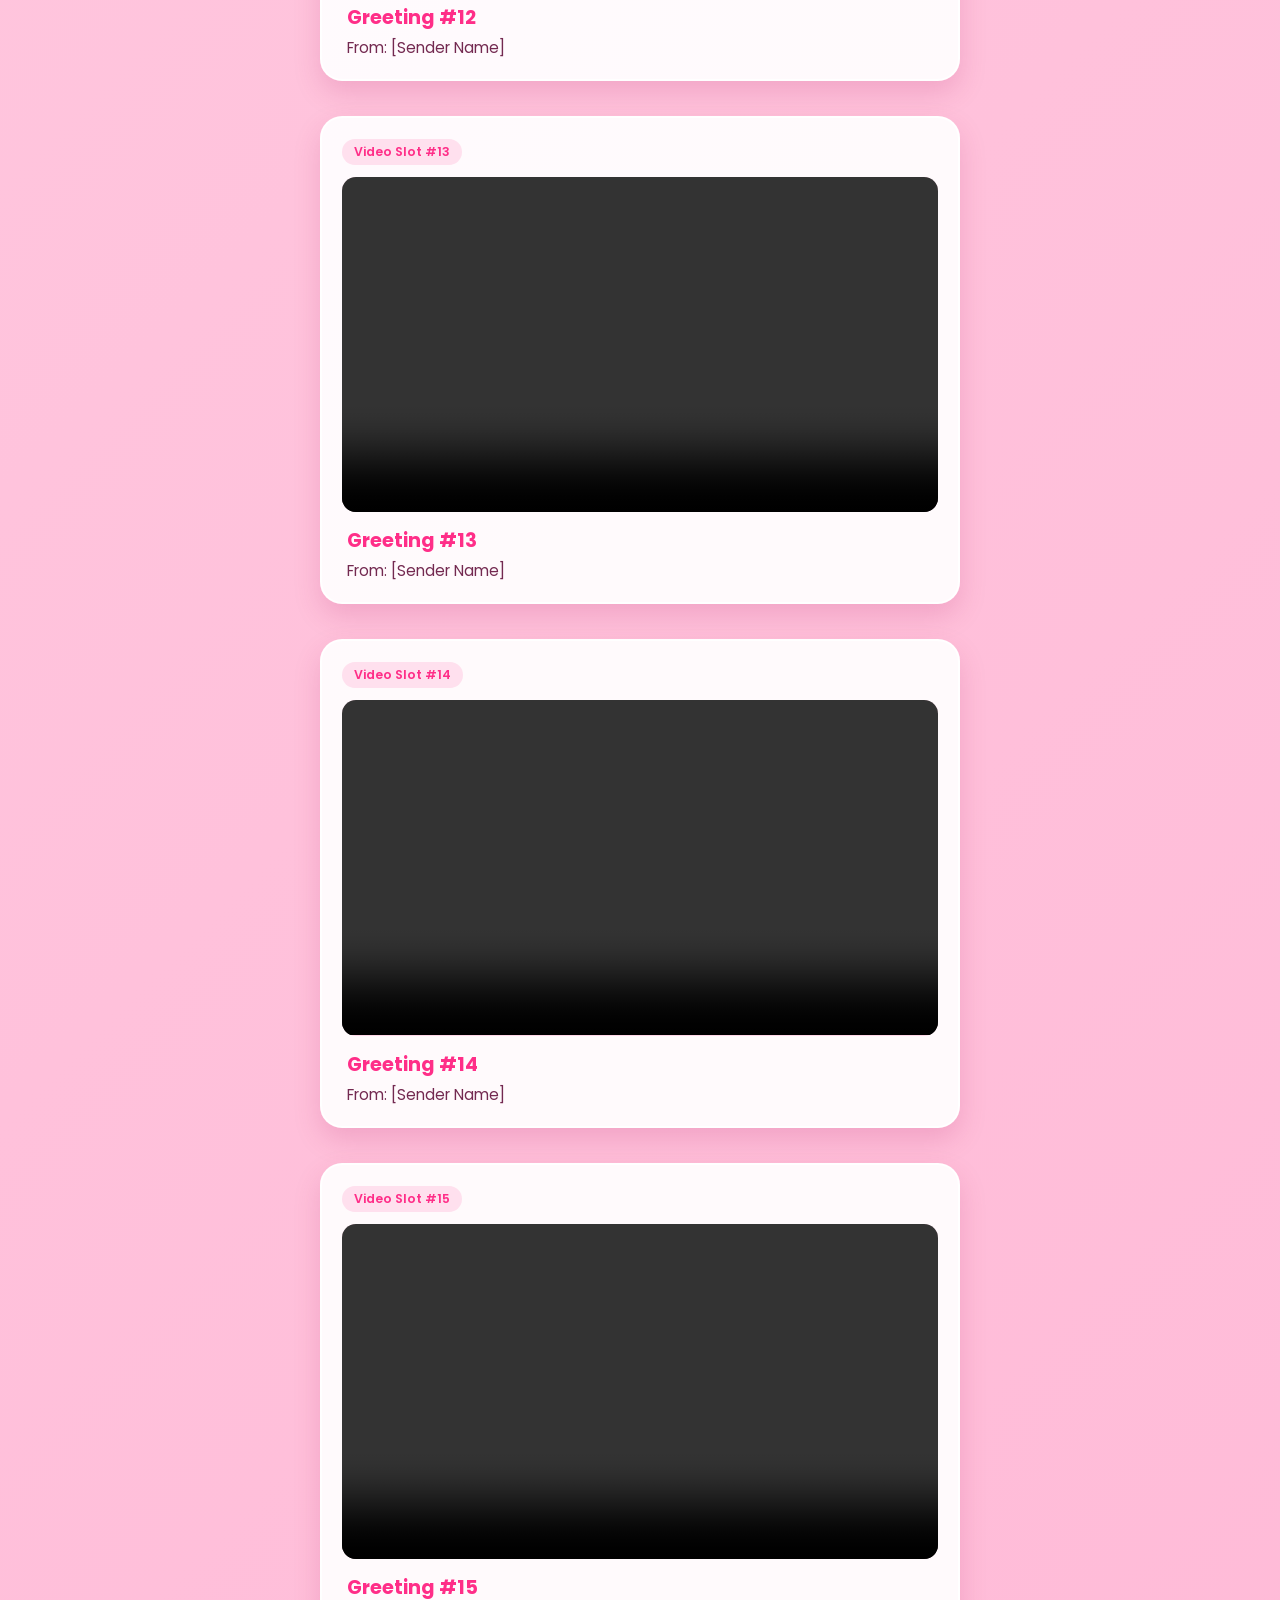
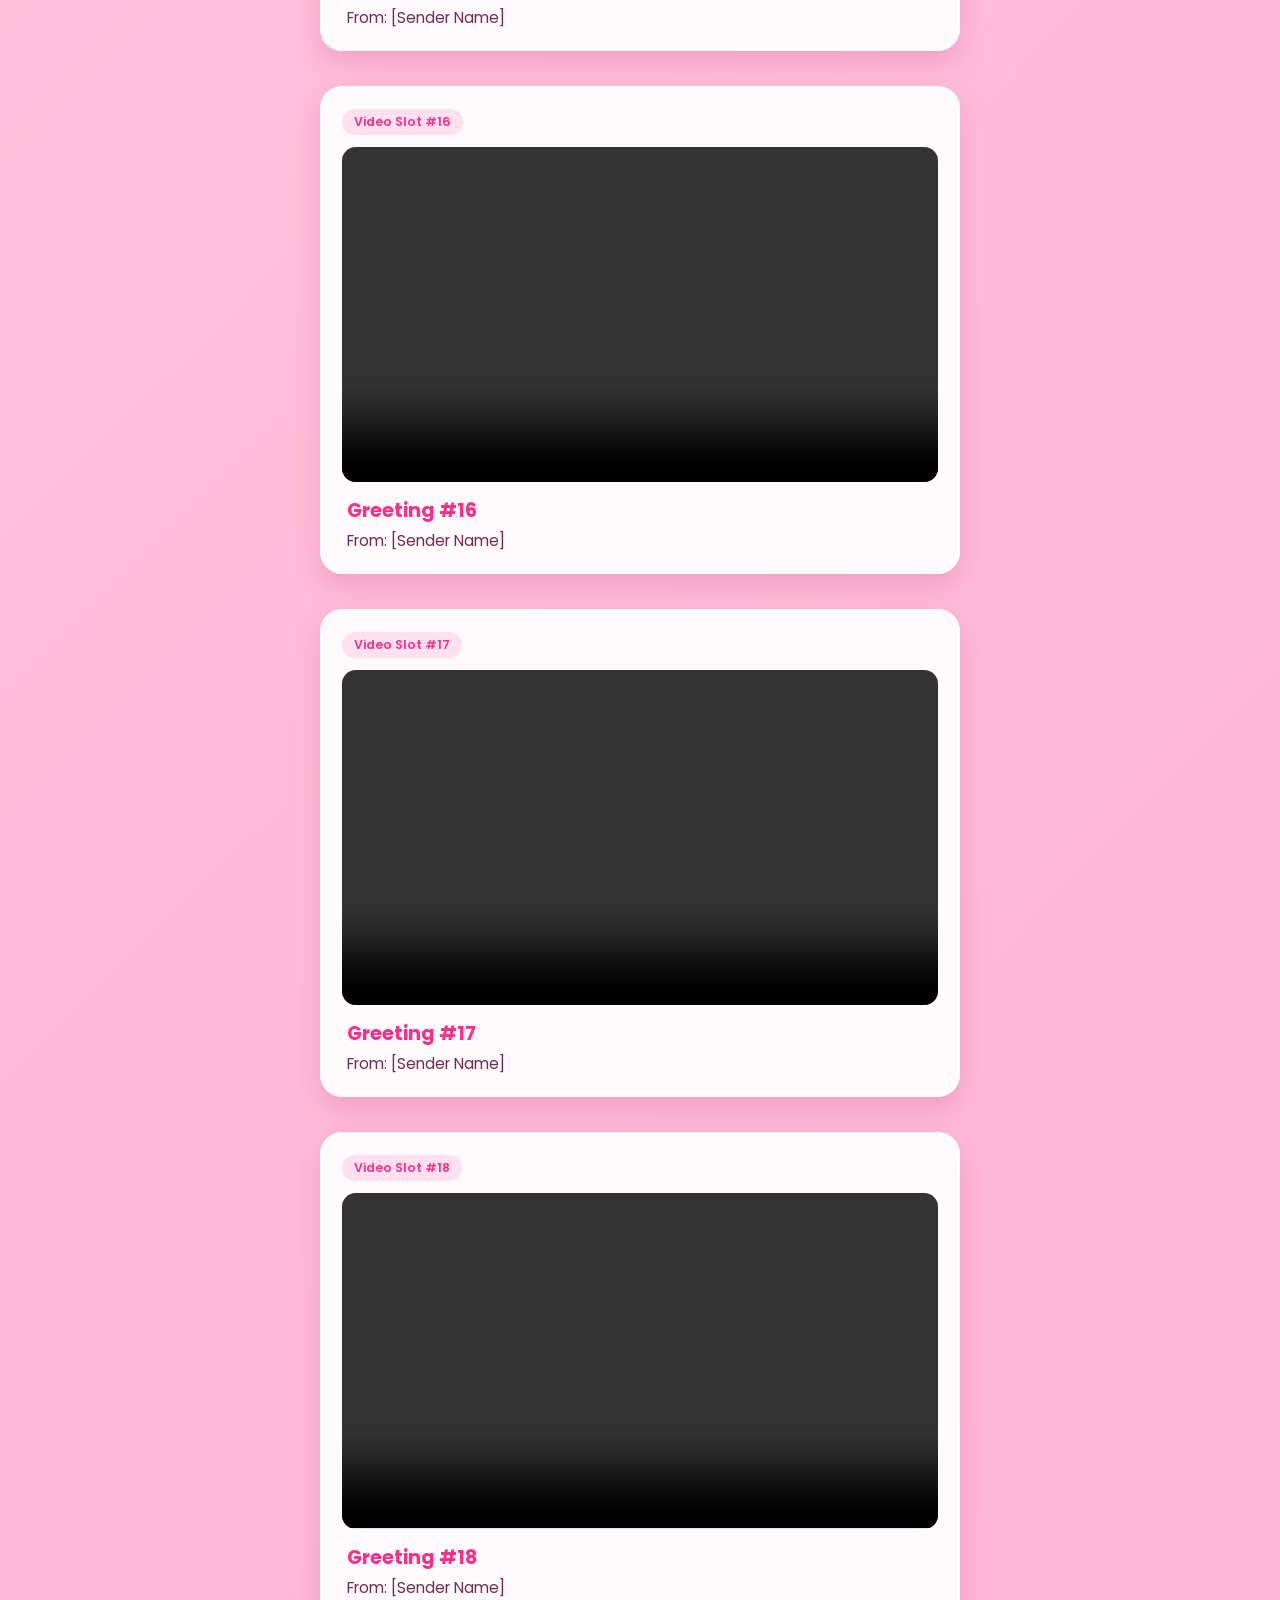
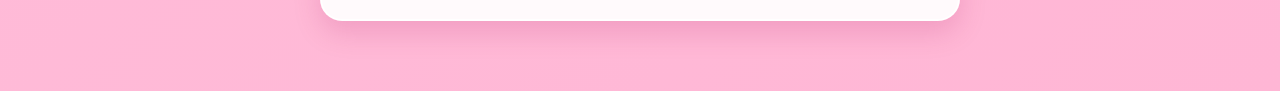
==== commit 546bdf3b: "Add Google Drive greeting link Co-authored-by: Copilot <223556219+Copilot@users.noreply.github.com>" ====
--- a/greetings.html
+++ b/greetings.html
@@ -56,6 +56,19 @@
             </div>
         </div>
 
+        <!-- ==================== VIDEO #3 ==================== -->
+        <div id="video-3" class="video-card fade-in">
+            <span class="slot-badge">Video Slot #3</span>
+            <div class="video-wrapper">
+                <a class="drive-video-btn" href="https://drive.google.com/file/d/1PGlUt1aJAJT4crqkZO44tHOU_vnjLapx/view?usp=drive_link" target="_blank" rel="noopener noreferrer">Watch Video</a>
+            </div>
+            <div class="video-info">
+                <h3>Greeting #3</h3>
+                <p>From: kath</p>
+            </div>
+        </div>
+
+
         <!-- ==================== VIDEO #4 ==================== -->
         <div id="video-4" class="video-card fade-in">
             <span class="slot-badge">Video Slot #4</span>
--- a/style.css
+++ b/style.css
@@ -413,6 +413,28 @@
     display: block;
 }
 
+.drive-video-btn {
+    display: inline-block;
+    padding: 12px 24px;
+    border-radius: 24px;
+    background: var(--pink-accent);
+    color: #fff;
+    font-weight: 600;
+    text-decoration: none;
+    transition: transform 0.2s, background 0.2s;
+}
+
+.drive-video-btn:hover,
+.drive-video-btn:focus-visible {
+    background: #d63384;
+    transform: translateY(-2px);
+}
+
+.drive-video-btn:focus-visible {
+    outline: 3px solid #6b2144;
+    outline-offset: 3px;
+}
+
 .video-info {
     margin-top: 14px;
     padding: 0 5px;
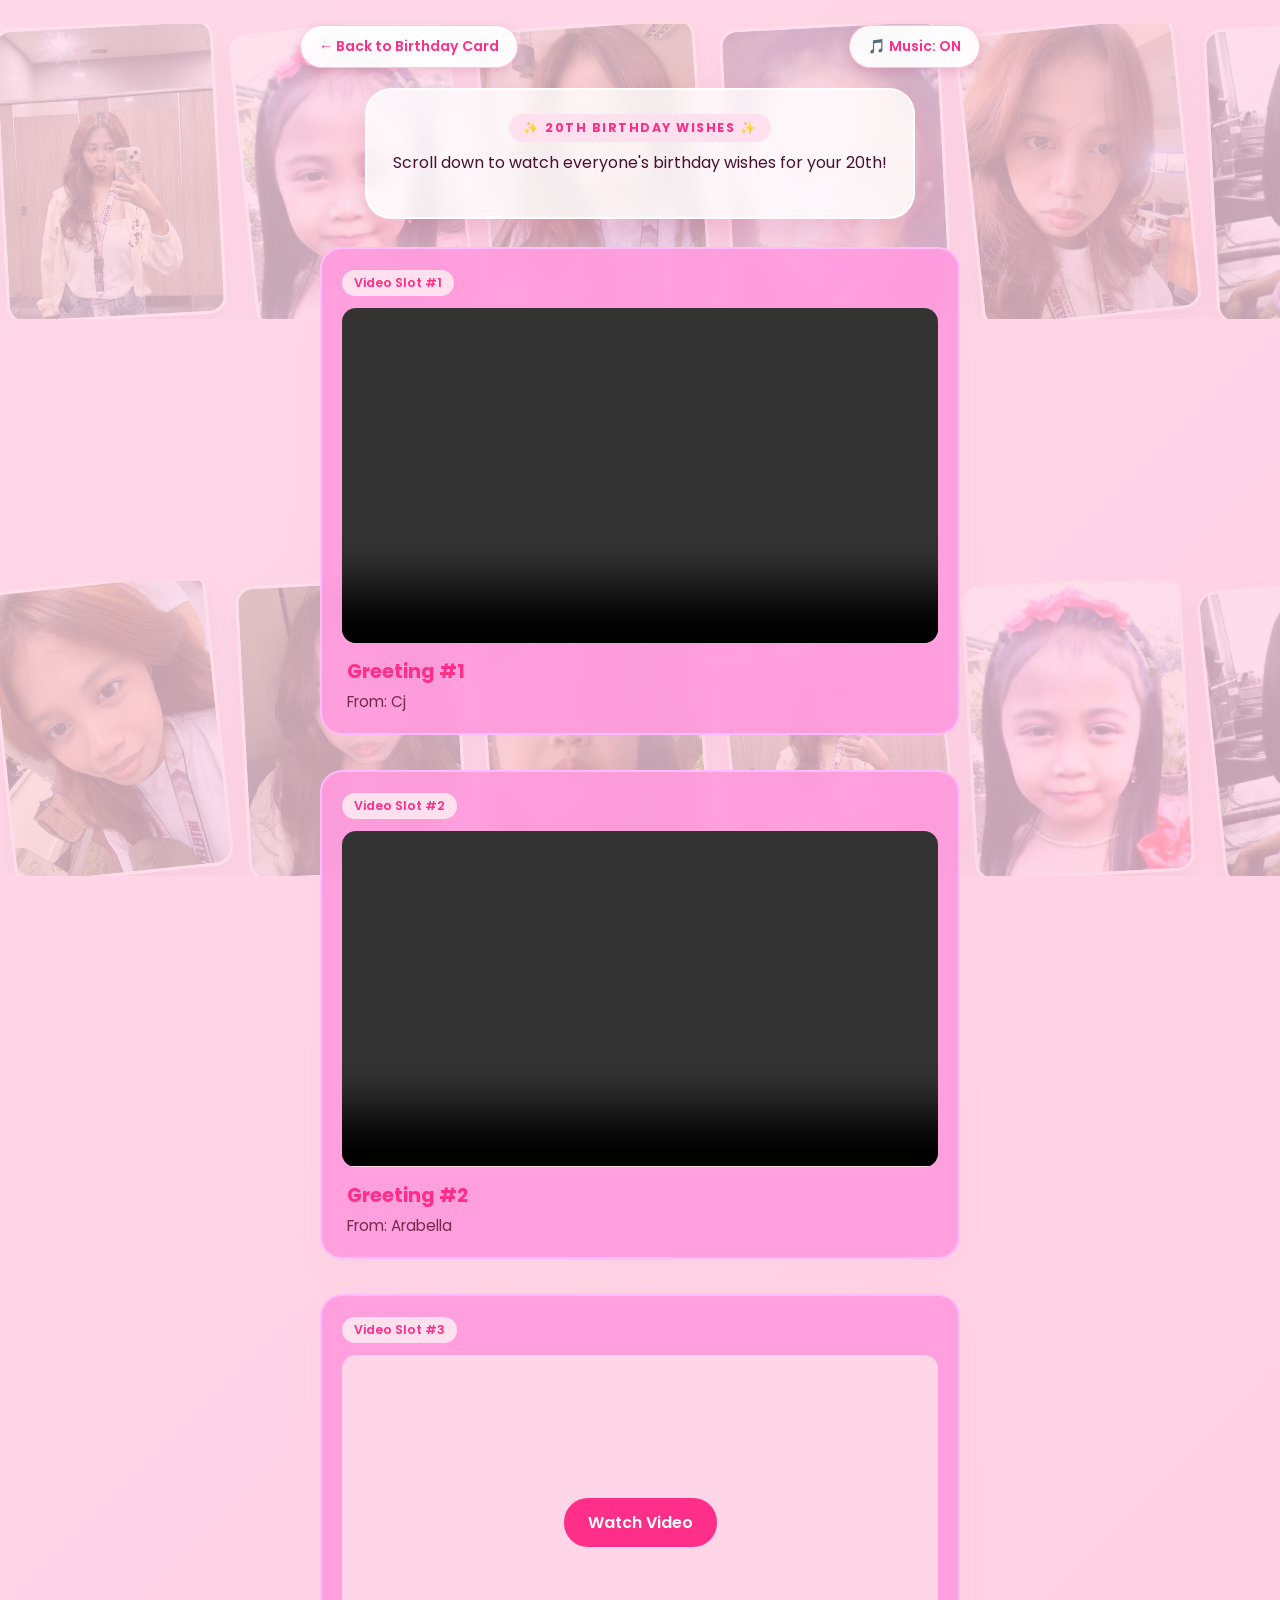
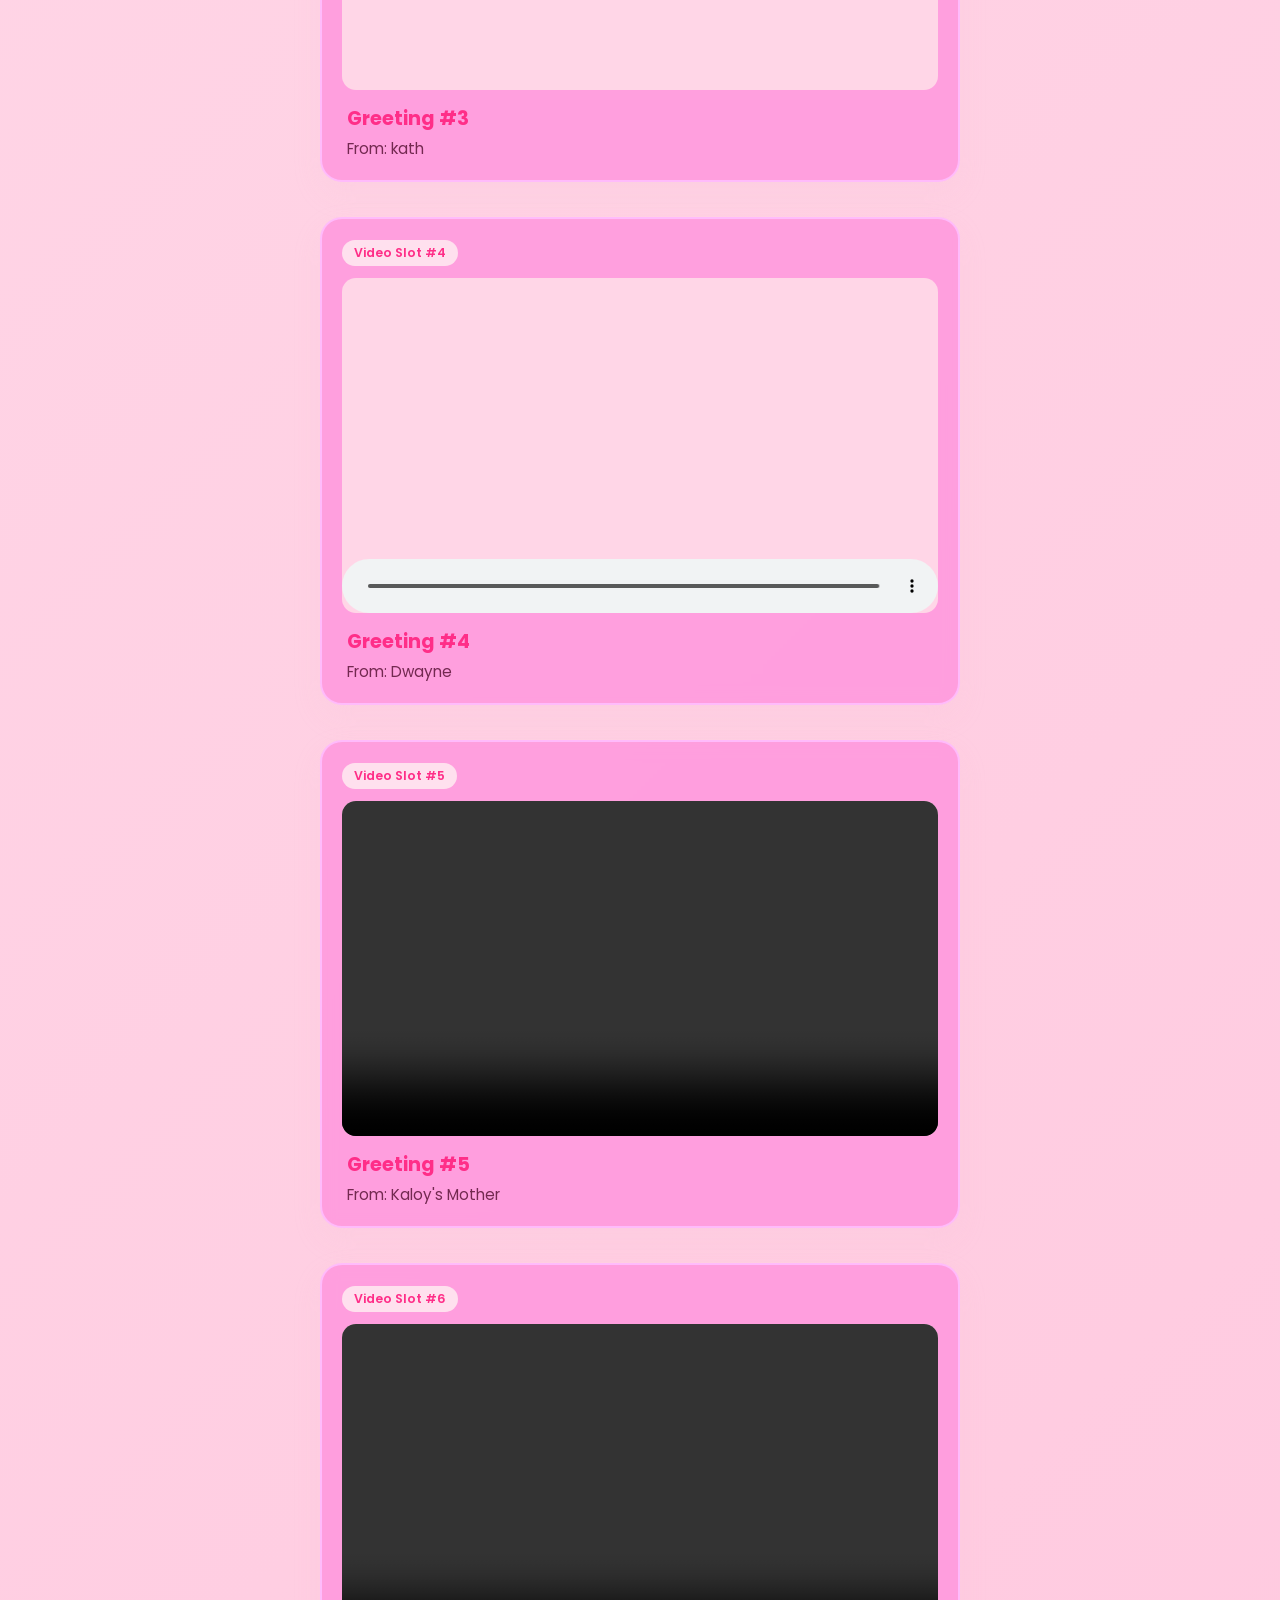
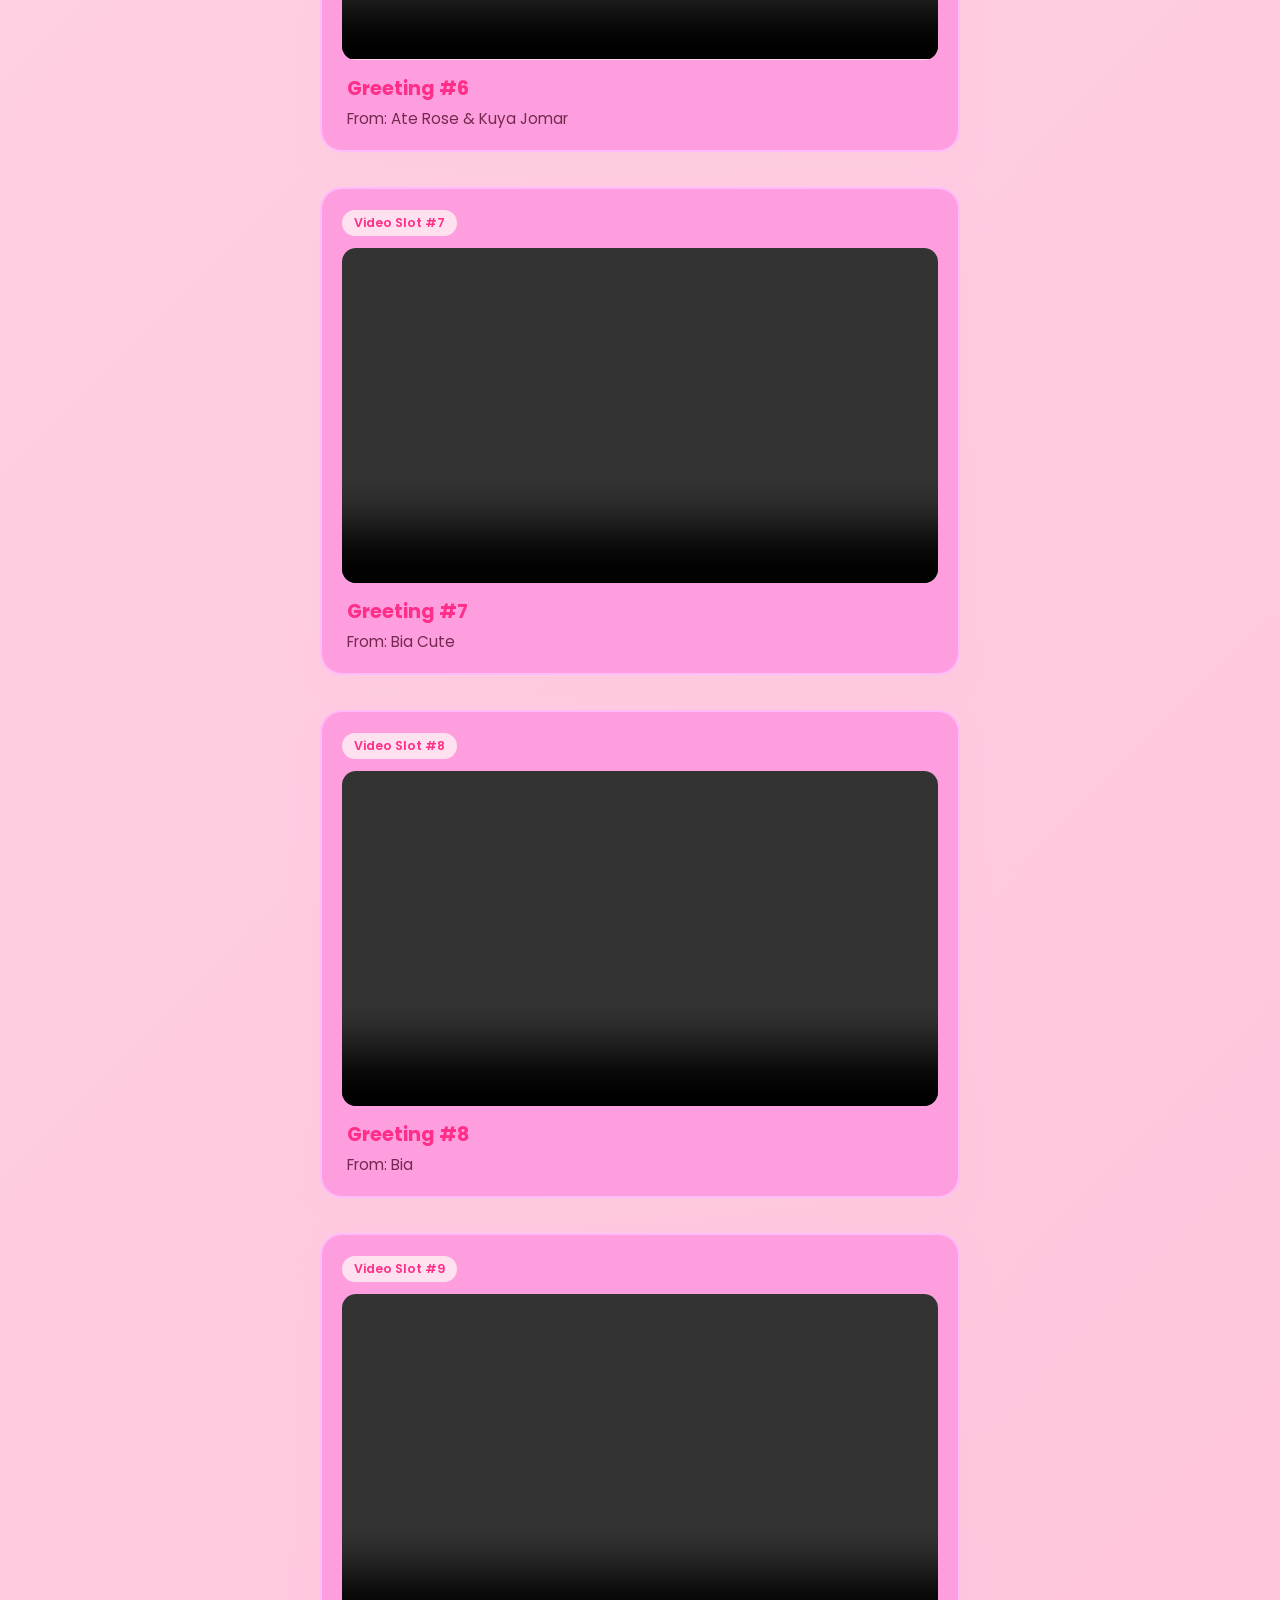
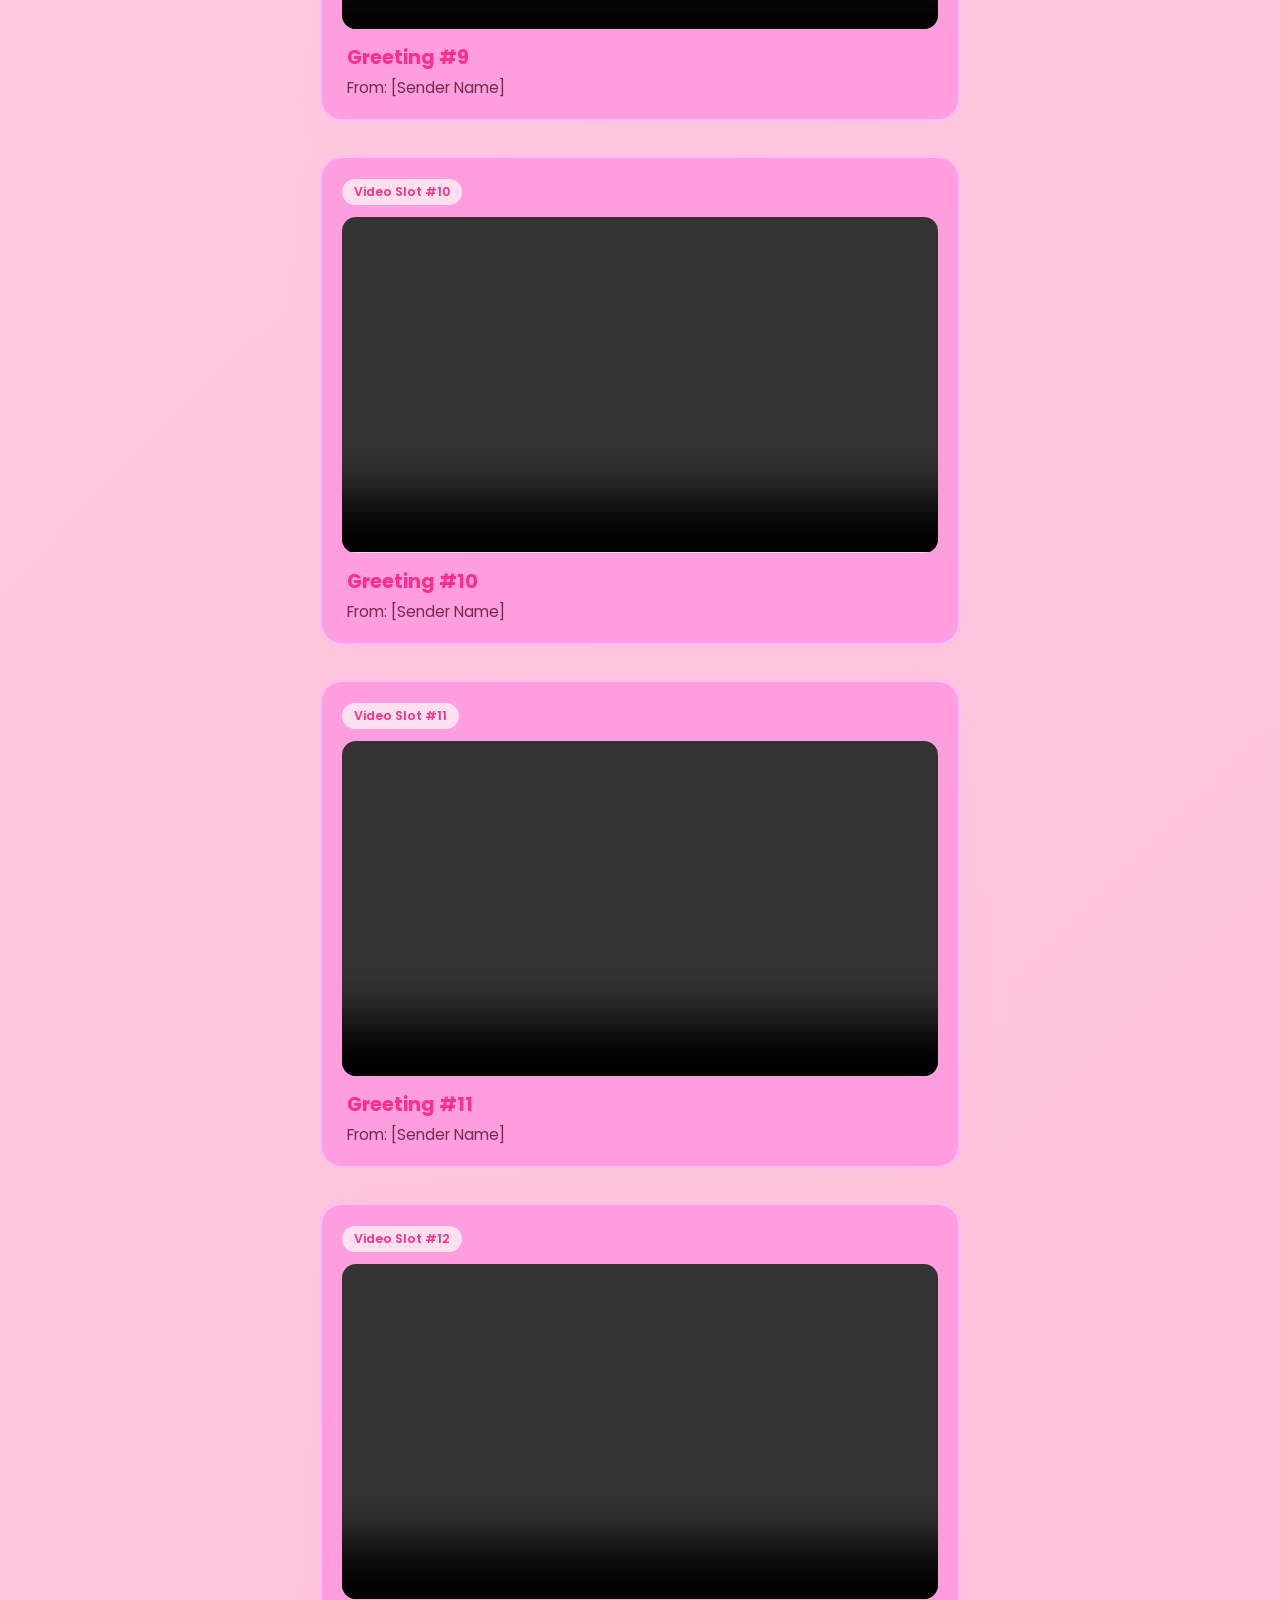
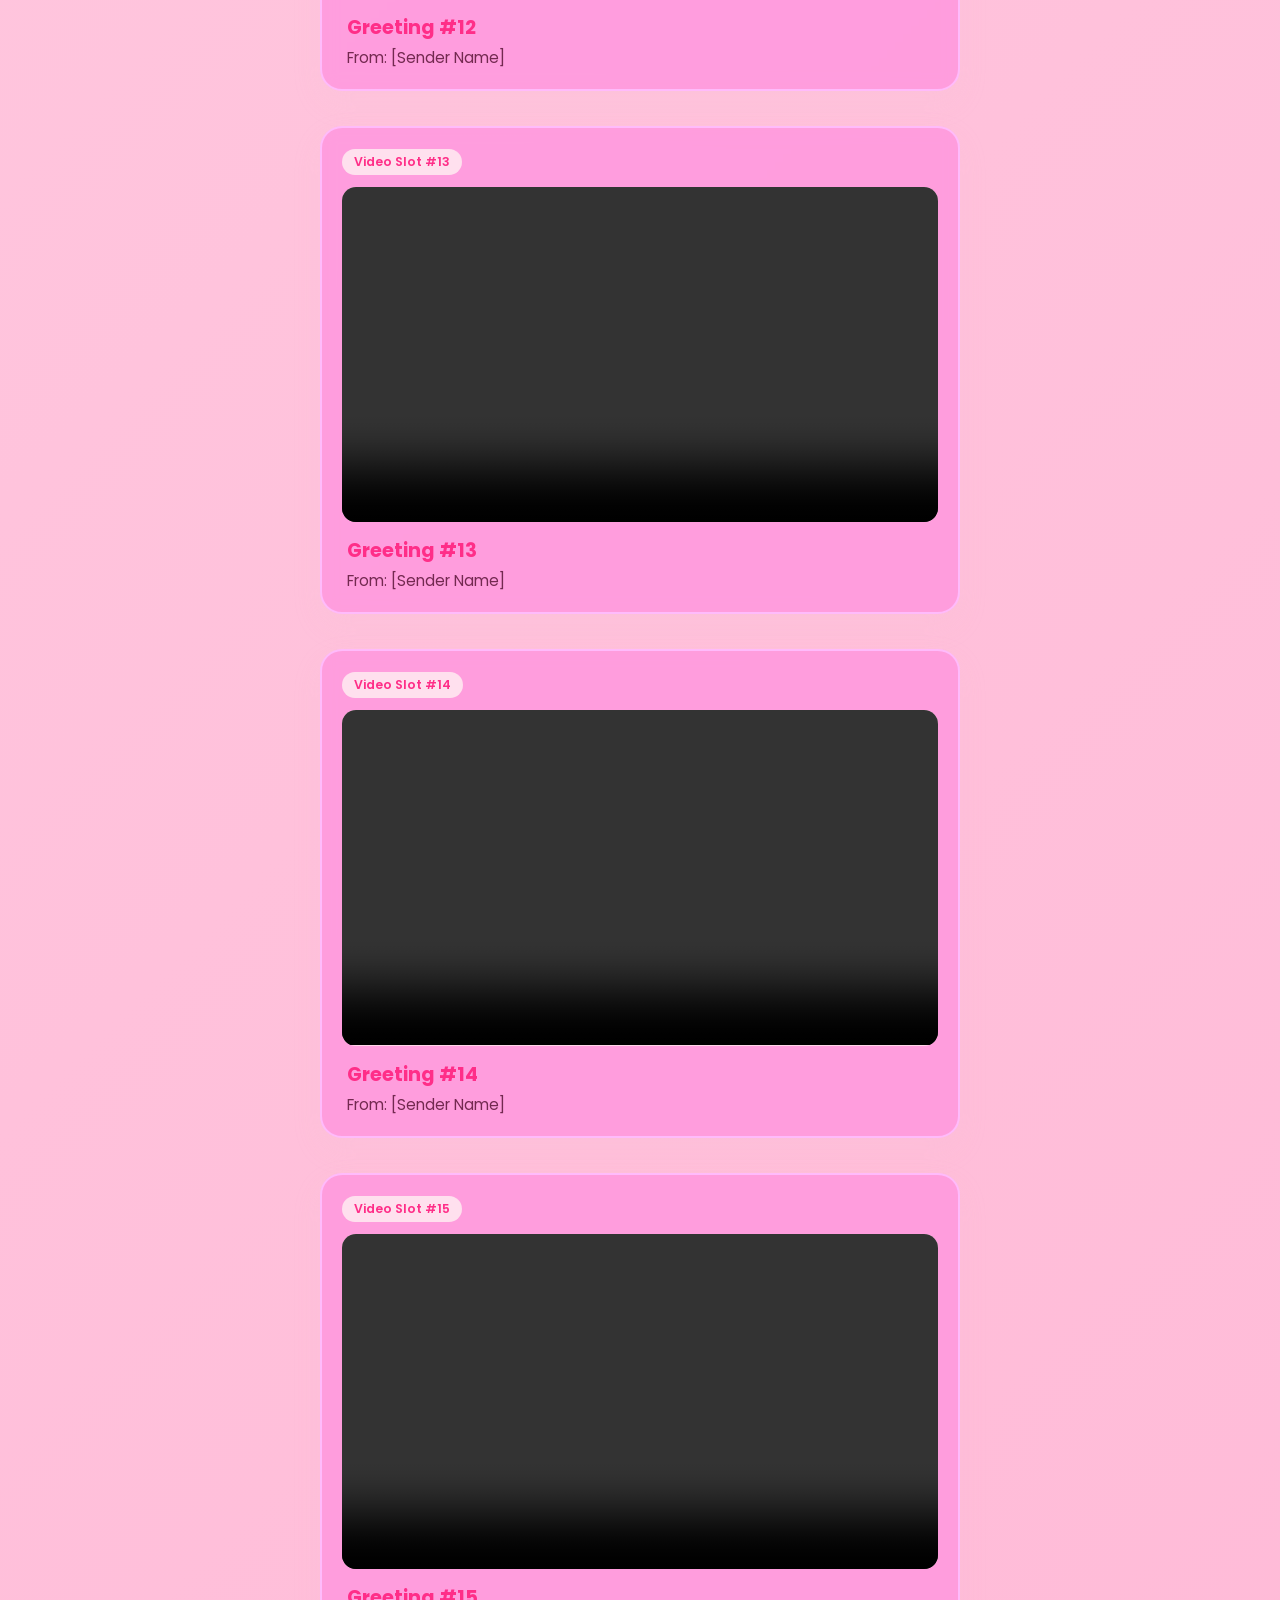
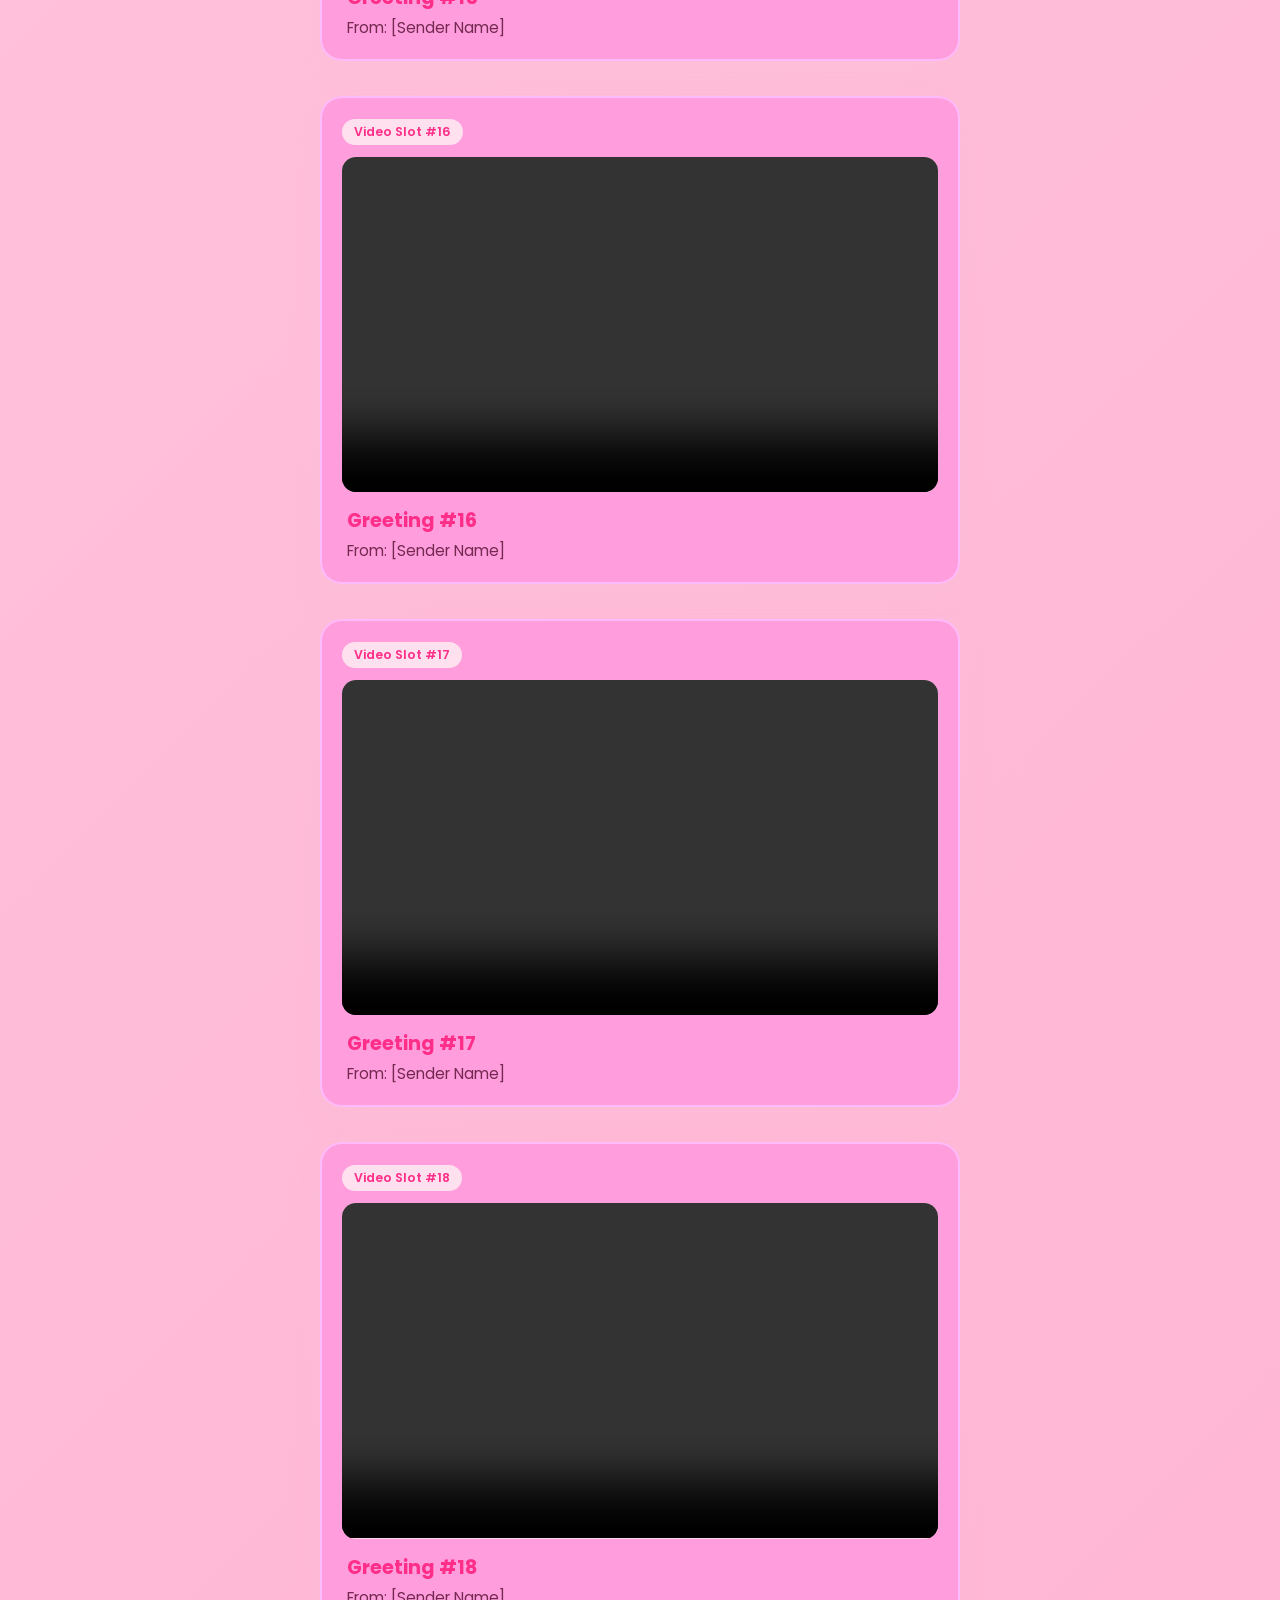
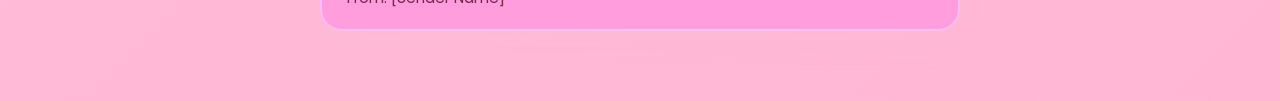
==== commit ac0ce1fd: "Refresh greetings page design Co-authored-by: Copilot <223556219+Copilot@users.noreply.github.com>" ====
--- a/greetings.html
+++ b/greetings.html
@@ -7,7 +7,58 @@
     <link rel="stylesheet" href="style.css">
     <link href="https://fonts.googleapis.com/css2?family=Dancing+Script:wght@700&family=Poppins:wght@300;400;600&display=swap" rel="stylesheet">
 </head>
-<body>
+<body class="greetings-page">
+
+    <!-- ========================================================= -->
+    <!-- === SLIDING-LEFT BACKGROUND PHOTO COLLAGE (FROM INDEX)  === -->
+    <!-- ========================================================= -->
+    <div class="bg-collage" aria-hidden="true">
+        <div class="slide-row row-top">
+            <div class="slide-track">
+                <img src="images/5ccc9c69-5247-4871-a7d4-50088caa65c0.jpeg" alt="" class="slide-photo tilt-a">
+                <img src="images/8c0cf9a3-87e3-420f-99e4-108112bfc2d7.jpeg" alt="" class="slide-photo tilt-b">
+                <img src="images/0730f8f9-bec9-49ec-9526-524c1e9e9f83.jpeg" alt="" class="slide-photo tilt-c">
+                <img src="images/780b22f5-93f1-482d-9629-f05f22ebc35d.jpeg" alt="" class="slide-photo tilt-a">
+                <img src="images/818c3047-59bc-425b-9cdd-dc0cce35656d.jpeg" alt="" class="slide-photo tilt-b">
+
+                <img src="images/892b176b-a792-466d-929c-4216407359cf.jpeg" alt="" class="slide-photo tilt-a">
+                <img src="images/a4e4d22c-d088-44b4-b3c6-3cf5f401896b.jpeg" alt="" class="slide-photo tilt-b">
+                <img src="images/b1add10d-8402-4726-89f9-0e30bed854be.jpeg" alt="" class="slide-photo tilt-c">
+                <img src="images/b7f01b25-ed75-4cf1-8d71-495d6ee49782.jpeg" alt="" class="slide-photo tilt-a">
+                <img src="images/e66d5b20-89f1-4ce4-bc82-bba861f2673e.jpeg" alt="" class="slide-photo tilt-b">
+            </div>
+        </div>
+
+        <div class="slide-row row-bottom">
+            <div class="slide-track track-slow">
+                <img src="images/eb6faa43-f88d-4523-b664-28a1d0aabb41.jpeg" alt="" class="slide-photo tilt-b">
+                <img src="images/f59cdc30-eae7-4ee5-bda4-23c294fd8b97.jpeg" alt="" class="slide-photo tilt-a">
+                <img src="images/fc6f952e-3790-46b5-b805-335cc75049ee.jpeg" alt="" class="slide-photo tilt-c">
+                <img src="images/5ccc9c69-5247-4871-a7d4-50088caa65c0.jpeg" alt="" class="slide-photo tilt-b">
+                <img src="images/8c0cf9a3-87e3-420f-99e4-108112bfc2d7.jpeg" alt="" class="slide-photo tilt-a">
+
+                <img src="images/892b176b-a792-466d-929c-4216407359cf.jpeg" alt="" class="slide-photo tilt-b">
+                <img src="images/b7f01b25-ed75-4cf1-8d71-495d6ee49782.jpeg" alt="" class="slide-photo tilt-a">
+                <img src="images/eb6faa43-f88d-4523-b664-28a1d0aabb41.jpeg" alt="" class="slide-photo tilt-c">
+                <img src="images/f59cdc30-eae7-4ee5-bda4-23c294fd8b97.jpeg" alt="" class="slide-photo tilt-b">
+                <img src="images/fc6f952e-3790-46b5-b805-335cc75049ee.jpeg" alt="" class="slide-photo tilt-a">
+            </div>
+        </div>
+    </div>
+
+    <!-- ========================================================= -->
+    <!-- === LOOPING FLOATING PINK BALLOONS & SPARKLES           === -->
+    <!-- ========================================================= -->
+    <div class="floating-balloons" aria-hidden="true">
+        <span class="balloon b1"></span>
+        <span class="balloon b2"></span>
+        <span class="balloon b3"></span>
+        <span class="balloon b4"></span>
+        <span class="balloon b5"></span>
+        <span class="balloon b6"></span>
+        <span class="balloon b7"></span>
+        <span class="balloon b8"></span>
+    </div>
 
     <!-- ========================================================= -->
     <!-- === BACKGROUND MUSIC (ILAGAY DITO ANG LINK NG MUSIC) === -->
@@ -21,7 +72,8 @@
     </header>
 
     <section class="greetings-header">
-        <h1>Messages for Kylie 🎀</h1>
+        <div class="header-pill">✨ 20th Birthday Wishes ✨</div>
+
         <p>Scroll down to watch everyone's birthday wishes for your 20th!</p>
 
         <!-- Quick Navigation Jump Bar (Para madaling mahanap ang bawat video slot) -->
--- a/style.css
+++ b/style.css
@@ -282,6 +282,88 @@
 /* ========================================================= */
 /* === VIDEO GREETINGS PAGE (greetings.html)               === */
 /* ========================================================= */
+body.greetings-page {
+    position: relative;
+}
+
+body.greetings-page .top-nav,
+body.greetings-page .greetings-header,
+body.greetings-page .video-feed {
+    position: relative;
+    z-index: 5;
+}
+
+.floating-balloons {
+    position: fixed;
+    inset: 0;
+    pointer-events: none;
+    overflow: hidden;
+    z-index: 2;
+}
+
+.balloon {
+    position: absolute;
+    bottom: -140px;
+    width: 46px;
+    height: 56px;
+    border-radius: 50% 50% 48% 48%;
+    background: radial-gradient(circle at 30% 28%, rgba(255, 255, 255, 0.85) 0%, rgba(255, 255, 255, 0.1) 24%, #ff5ca8 70%, #e60073 100%);
+    box-shadow: inset -4px -6px 12px rgba(158, 0, 79, 0.25), 0 8px 18px rgba(255, 46, 136, 0.18);
+    opacity: 0.72;
+    animation: floatBalloonUp 15s linear infinite;
+}
+
+.balloon::before {
+    content: "";
+    position: absolute;
+    bottom: -6px;
+    left: 50%;
+    transform: translateX(-50%);
+    border-left: 5px solid transparent;
+    border-right: 5px solid transparent;
+    border-bottom: 7px solid #e60073;
+}
+
+.balloon::after {
+    content: "";
+    position: absolute;
+    top: 100%;
+    left: 50%;
+    width: 1.5px;
+    height: 58px;
+    background: rgba(158, 0, 79, 0.35);
+    transform: translateX(-50%);
+}
+
+.b1 { left: 6%;  width: 42px; height: 52px; animation-duration: 16s; animation-delay: 0s; }
+.b2 { left: 18%; width: 52px; height: 64px; animation-duration: 19s; animation-delay: 3s; background: radial-gradient(circle at 30% 28%, #fff 0%, #ffb3d9 65%, #ff66b2 100%); }
+.b3 { left: 31%; width: 38px; height: 48px; animation-duration: 14s; animation-delay: 6s; background: radial-gradient(circle at 30% 28%, #fff 0%, #ffd6eb 65%, #ff85c1 100%); }
+.b4 { left: 48%; width: 48px; height: 58px; animation-duration: 18s; animation-delay: 1.5s; }
+.b5 { left: 64%; width: 40px; height: 50px; animation-duration: 15s; animation-delay: 4.5s; background: radial-gradient(circle at 30% 28%, #fff 0%, #ffc2e0 65%, #ff4da6 100%); }
+.b6 { left: 77%; width: 54px; height: 66px; animation-duration: 20s; animation-delay: 2s; }
+.b7 { left: 88%; width: 44px; height: 54px; animation-duration: 16s; animation-delay: 7s; background: radial-gradient(circle at 30% 28%, #fff 0%, #ffd6eb 65%, #ff85c1 100%); }
+.b8 { left: 94%; width: 36px; height: 46px; animation-duration: 13s; animation-delay: 5s; }
+
+@keyframes floatBalloonUp {
+    0% {
+        transform: translateY(0) translateX(0) rotate(-3deg);
+        opacity: 0;
+    }
+    10% {
+        opacity: 0.72;
+    }
+    50% {
+        transform: translateY(-58vh) translateX(16px) rotate(3deg);
+    }
+    90% {
+        opacity: 0.65;
+    }
+    100% {
+        transform: translateY(-120vh) translateX(-12px) rotate(-3deg);
+        opacity: 0;
+    }
+}
+
 .top-nav {
     width: 100%;
     max-width: 720px;
@@ -316,8 +398,27 @@
 
 .greetings-header {
     text-align: center;
-    padding: 15px 20px;
+    padding: 24px 26px;
+    margin: 10px 20px 8px;
     max-width: 720px;
+    background: rgba(255, 255, 255, 0.78);
+    backdrop-filter: blur(8px);
+    border: 2px solid rgba(255, 255, 255, 0.9);
+    border-radius: 26px;
+    box-shadow: 0 12px 28px rgba(158, 0, 79, 0.14);
+}
+
+.header-pill {
+    display: inline-block;
+    background: #ffe0ee;
+    color: var(--pink-accent);
+    font-size: 0.78rem;
+    font-weight: 700;
+    letter-spacing: 1.5px;
+    text-transform: uppercase;
+    padding: 5px 14px;
+    border-radius: 999px;
+    margin-bottom: 8px;
 }
 
 .greetings-header h1 {
@@ -368,20 +469,26 @@
 }
 
 .video-card {
-    background: rgba(255, 255, 255, 0.92);
+    background: rgba(255, 155, 222, 0.92);
+    backdrop-filter: blur(8px);
     border-radius: 22px;
     padding: 20px;
-    box-shadow: 0 12px 28px rgba(158, 0, 79, 0.15);
-    border: 2px solid rgba(255, 255, 255, 0.9);
+    box-shadow: 0 12px 28px rgba(244, 193, 218, 0.15);
+    border: 2px solid rgba(255, 190, 254, 0.9);
     opacity: 0;
     transform: translateY(30px);
-    transition: opacity 0.6s ease-out, transform 0.6s ease-out;
+    transition: opacity 0.6s ease-out, transform 0.35s ease, box-shadow 0.35s ease;
     scroll-margin-top: 80px;
 }
 
 .video-card.visible {
     opacity: 1;
     transform: translateY(0);
+}
+
+.video-card:hover {
+    transform: translateY(-4px);
+    box-shadow: 0 18px 34px rgba(158, 0, 79, 0.22);
 }
 
 .slot-badge {
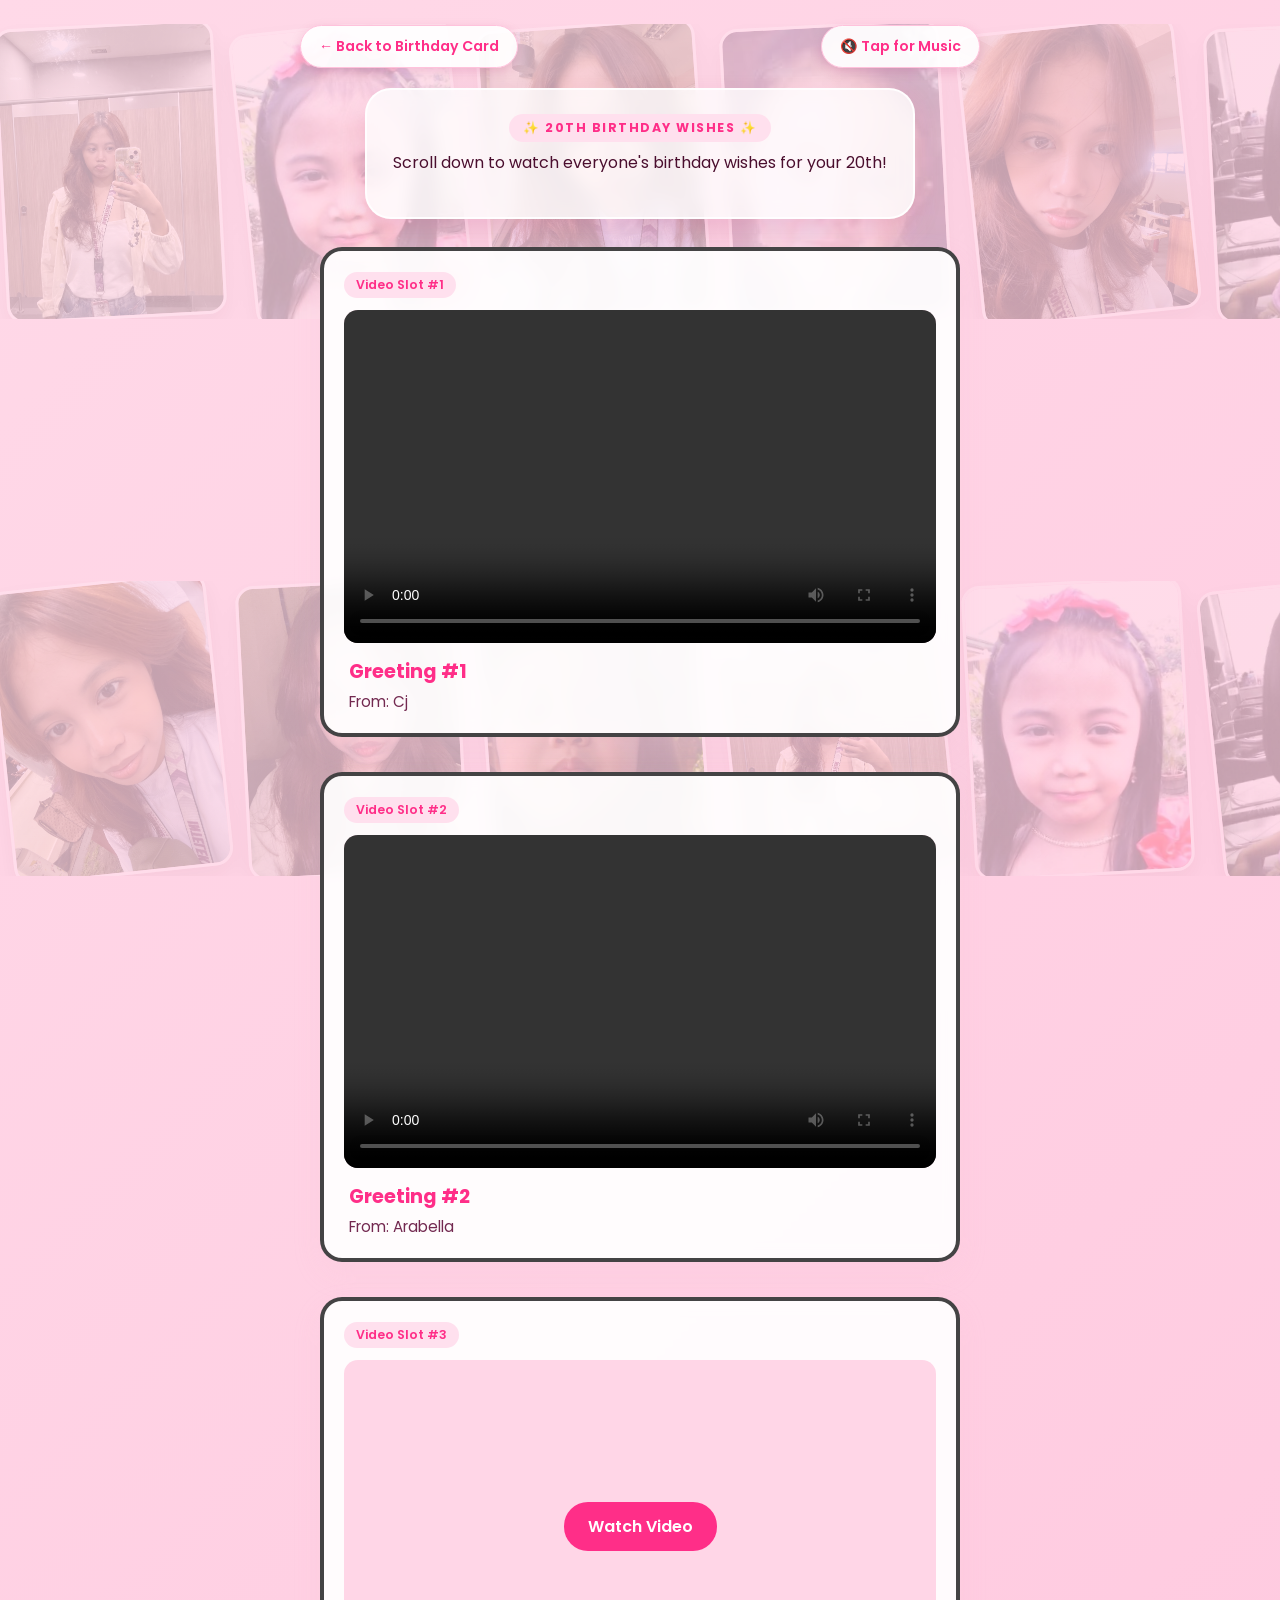
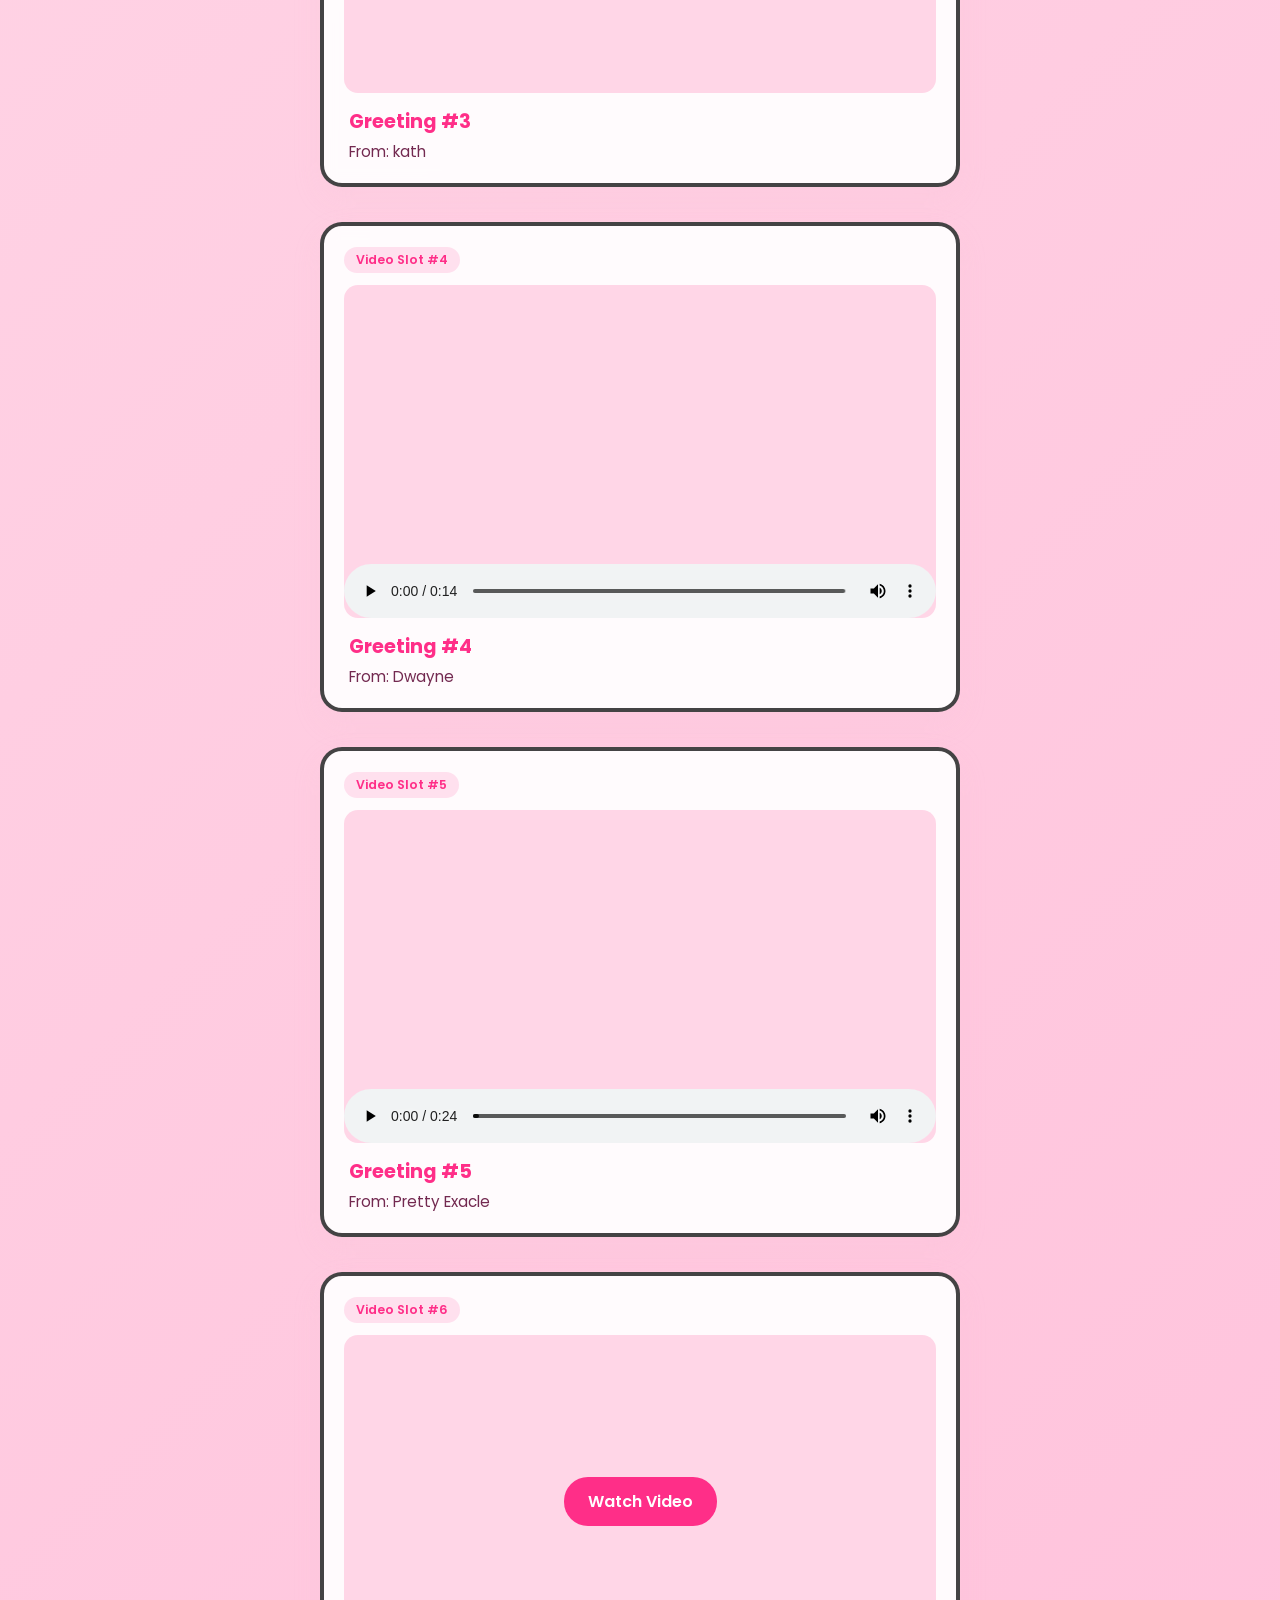
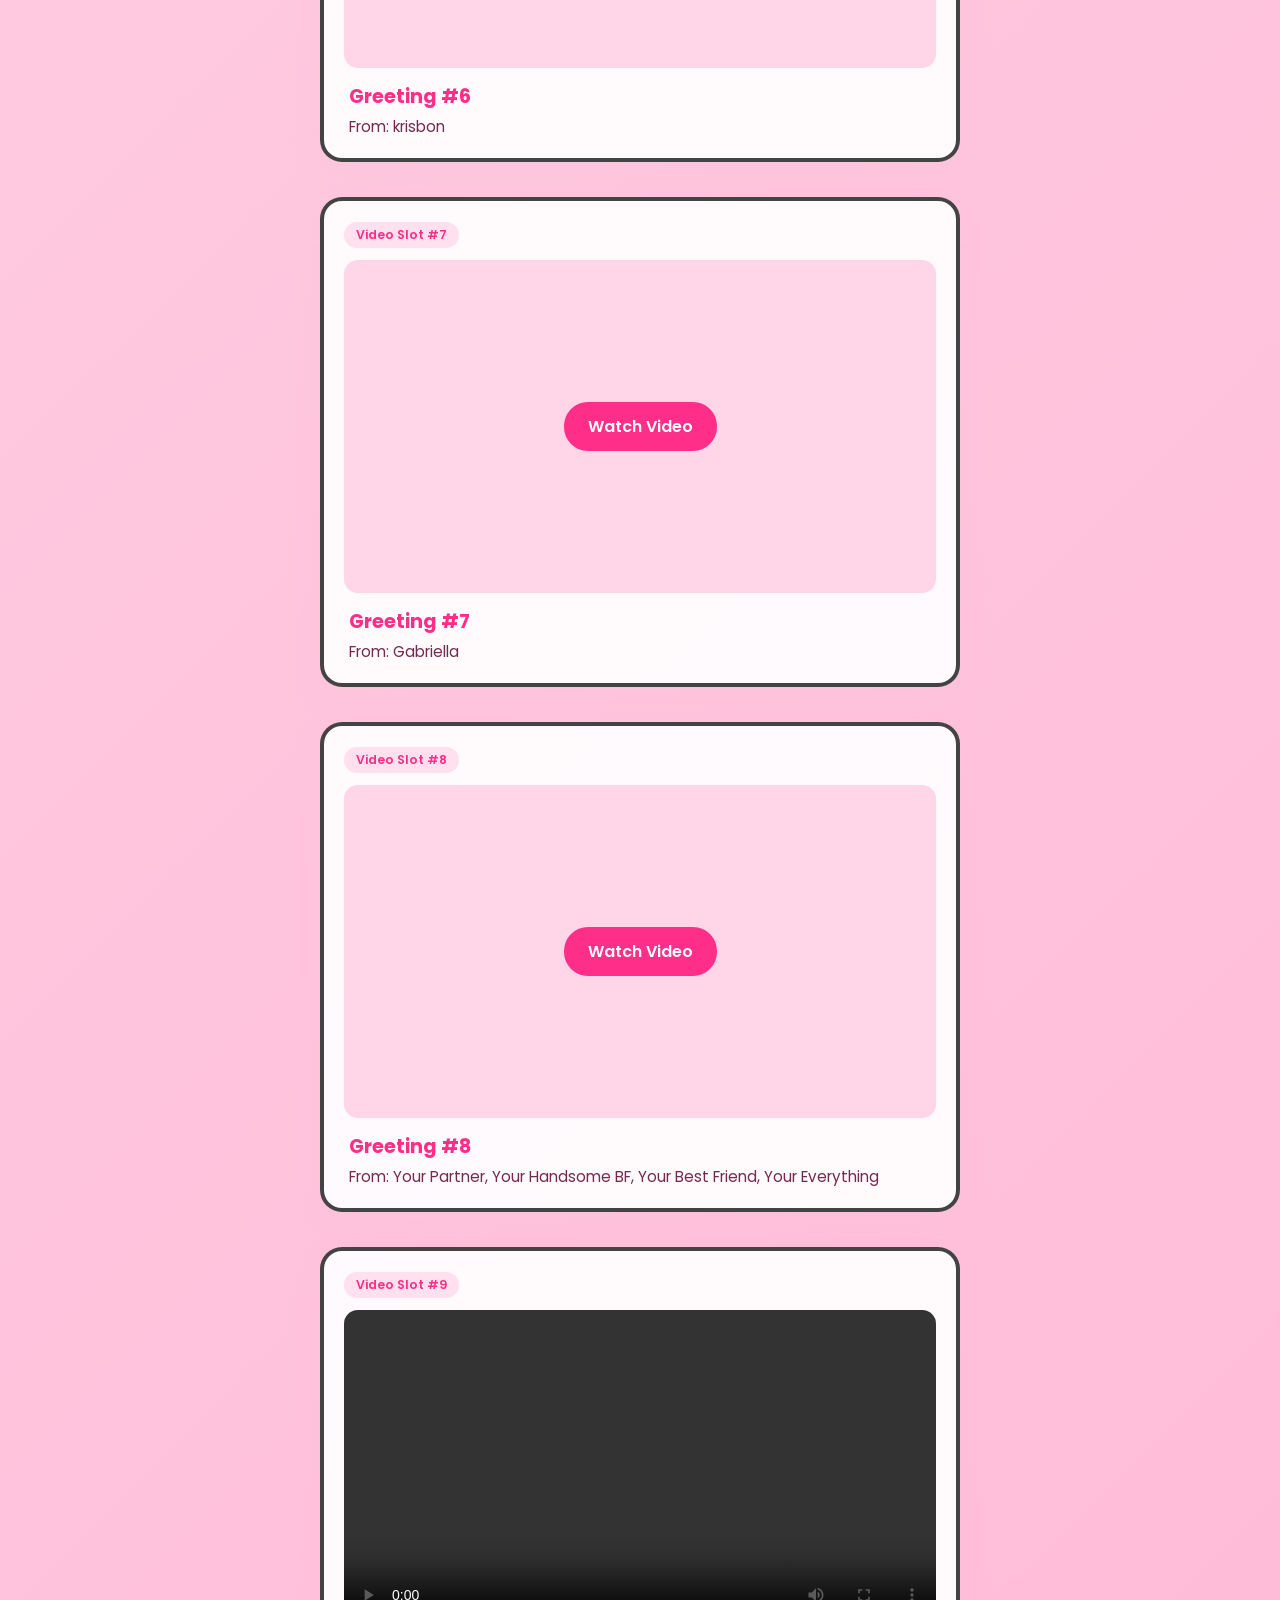
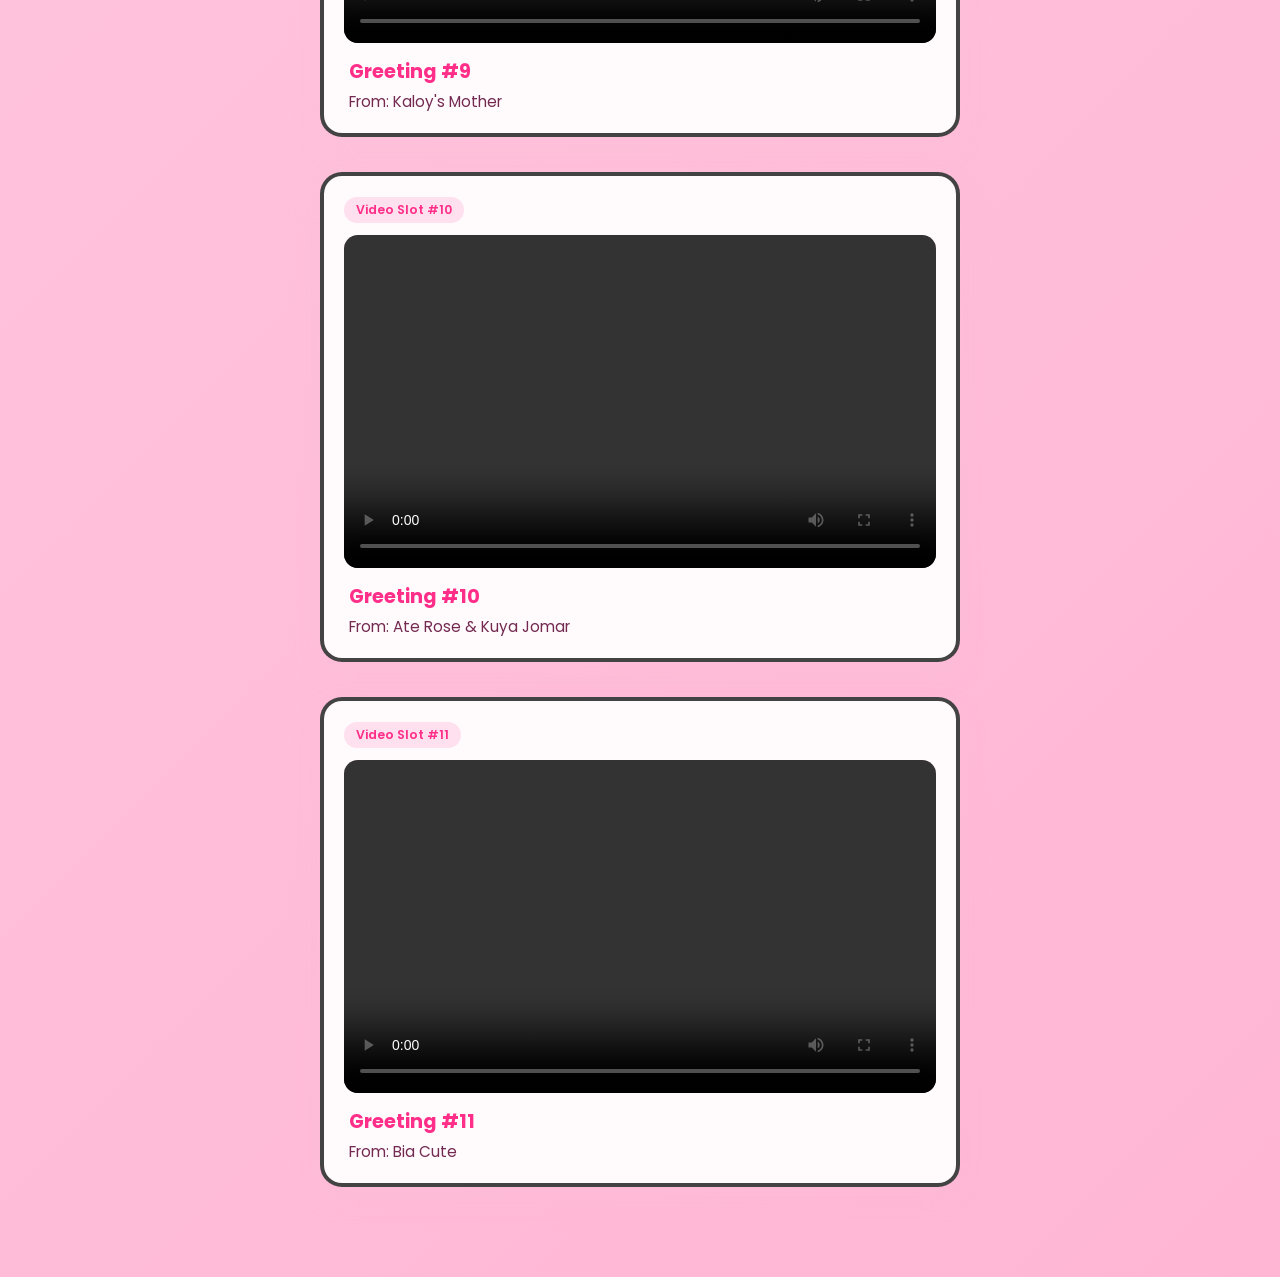
==== commit a7dea68b: "Update birthday greetings page Co-authored-by: Copilot <223556219+Copilot@users.noreply.github.com>" ====
--- a/greetings.html
+++ b/greetings.html
@@ -61,10 +61,9 @@
     </div>
 
     <!-- ========================================================= -->
-    <!-- === BACKGROUND MUSIC (ILAGAY DITO ANG LINK NG MUSIC) === -->
-    <!-- Halimbawa: src="audio/birthday-song.mp3"                  -->
-    <!-- ========================================================= -->
-    <audio id="bg-music" loop src="audio/Happy Birthday Song Popular___ [k9uW2lktXyE] (1).mp3"></audio>
+    <!-- === BACKGROUND MUSIC                                    === -->
+    <!-- ========================================================= -->
+    <audio id="bg-music" loop src="audio/Rico Blanco - You’ll Be Safe Here (Official Lyric Video).mp3"></audio>
 
     <header class="top-nav">
         <a href="index.html" class="back-btn">← Back to Birthday Card</a>
@@ -73,11 +72,7 @@
 
     <section class="greetings-header">
         <div class="header-pill">✨ 20th Birthday Wishes ✨</div>
-
         <p>Scroll down to watch everyone's birthday wishes for your 20th!</p>
-
-        <!-- Quick Navigation Jump Bar (Para madaling mahanap ang bawat video slot) -->
- 
     </section>
 
     <main class="video-feed">
@@ -86,8 +81,7 @@
         <div id="video-1" class="video-card fade-in">
             <span class="slot-badge">Video Slot #1</span>
             <div class="video-wrapper">
-                <!-- ILAGAY ANG VIDEO LINK DITO SA src="" (halimbawa: src="videos/clip1.mp4") -->
-                <video controls preload="metadata" src="C-J.mp4"></video>
+                <video controls preload="metadata" src="video/C-J.mp4"></video>
             </div>
             <div class="video-info">
                 <h3>Greeting #1</h3>
@@ -99,7 +93,6 @@
         <div id="video-2" class="video-card fade-in">
             <span class="slot-badge">Video Slot #2</span>
             <div class="video-wrapper">
-                <!-- ILAGAY ANG VIDEO LINK DITO SA src="" -->
                 <video controls preload="metadata" src="video/wala pa ring boses.mp4"></video>
             </div>
             <div class="video-info">
@@ -120,12 +113,10 @@
             </div>
         </div>
 
-
         <!-- ==================== VIDEO #4 ==================== -->
         <div id="video-4" class="video-card fade-in">
             <span class="slot-badge">Video Slot #4</span>
             <div class="video-wrapper">
-                <!-- ILAGAY ANG VIDEO LINK DITO SA src="" -->
                 <video controls preload="metadata" src="video/huhu sorry po late.mov"></video>
             </div>
             <div class="video-info">
@@ -138,12 +129,11 @@
         <div id="video-5" class="video-card fade-in">
             <span class="slot-badge">Video Slot #5</span>
             <div class="video-wrapper">
-                <!-- ILAGAY ANG VIDEO LINK DITO SA src="" -->
-                <video controls preload="metadata" src="video/89aabc1a-eef5-4754-8e8c-f017fbb5872a.mp4"></video>
+                <video controls preload="metadata" src="video/pinaka maganda.mov"></video>
             </div>
             <div class="video-info">
                 <h3>Greeting #5</h3>
-                <p>From: Kaloy's Mother </p>
+                <p>From: Pretty Exacle</p>
             </div>
         </div>
 
@@ -151,12 +141,11 @@
         <div id="video-6" class="video-card fade-in">
             <span class="slot-badge">Video Slot #6</span>
             <div class="video-wrapper">
-                <!-- ILAGAY ANG VIDEO LINK DITO SA src="" -->
-                <video controls preload="metadata" src="video/7c1a1808-aacc-4f73-8d0e-10c9c4ba2457.mp4"></video>
+                <a class="drive-video-btn" href="https://drive.google.com/file/d/1XGZU4BDq85Bp3nX9g_qnwOJ54DV0AAjl/view?usp=drive_link" target="_blank" rel="noopener noreferrer">Watch Video</a>
             </div>
             <div class="video-info">
                 <h3>Greeting #6</h3>
-                <p>From: Ate Rose & Kuya Jomar</p>
+                <p>From: krisbon</p>
             </div>
         </div>
 
@@ -164,12 +153,11 @@
         <div id="video-7" class="video-card fade-in">
             <span class="slot-badge">Video Slot #7</span>
             <div class="video-wrapper">
-                <!-- ILAGAY ANG VIDEO LINK DITO SA src="" -->
-                <video controls preload="metadata" src="video/5de5ea9c-dea9-4619-9fd8-57cd972d63ae.mp4"></video>
+                <a class="drive-video-btn" href="https://drive.google.com/file/d/1SDd9hbxf9kmQlaDnRiXfAxPGJVjUZuqE/view?usp=drive_link" target="_blank" rel="noopener noreferrer">Watch Video</a>
             </div>
             <div class="video-info">
                 <h3>Greeting #7</h3>
-                <p>From: Bia Cute </p>
+                <p>From: Gabriella</p>
             </div>
         </div>
 
@@ -177,12 +165,11 @@
         <div id="video-8" class="video-card fade-in">
             <span class="slot-badge">Video Slot #8</span>
             <div class="video-wrapper">
-                <!-- ILAGAY ANG VIDEO LINK DITO SA src="" -->
-                <video controls preload="metadata" src=""></video>
+                <a class="drive-video-btn" href="https://drive.google.com/file/d/1451mb84z9P_sIzqAENv5Gswkkghd7BR9/view?usp=sharing" target="_blank" rel="noopener noreferrer">Watch Video</a>
             </div>
             <div class="video-info">
                 <h3>Greeting #8</h3>
-                <p>From: Bia </p>
+                <p>From: Your Partner, Your Handsome BF, Your Best Friend, Your Everything</p>
             </div>
         </div>
 
@@ -190,12 +177,11 @@
         <div id="video-9" class="video-card fade-in">
             <span class="slot-badge">Video Slot #9</span>
             <div class="video-wrapper">
-                <!-- ILAGAY ANG VIDEO LINK DITO SA src="" -->
-                <video controls preload="metadata" src=""></video>
+                <video controls preload="metadata" src="video/89aabc1a-eef5-4754-8e8c-f017fbb5872a.mp4"></video>
             </div>
             <div class="video-info">
                 <h3>Greeting #9</h3>
-                <p>From: [Sender Name]</p>
+                <p>From: Kaloy's Mother</p>
             </div>
         </div>
 
@@ -203,12 +189,11 @@
         <div id="video-10" class="video-card fade-in">
             <span class="slot-badge">Video Slot #10</span>
             <div class="video-wrapper">
-                <!-- ILAGAY ANG VIDEO LINK DITO SA src="" -->
-                <video controls preload="metadata" src=""></video>
+                <video controls preload="metadata" src="video/7c1a1808-aacc-4f73-8d0e-10c9c4ba2457.mp4"></video>
             </div>
             <div class="video-info">
                 <h3>Greeting #10</h3>
-                <p>From: [Sender Name]</p>
+                <p>From: Ate Rose & Kuya Jomar</p>
             </div>
         </div>
 
@@ -216,107 +201,67 @@
         <div id="video-11" class="video-card fade-in">
             <span class="slot-badge">Video Slot #11</span>
             <div class="video-wrapper">
-                <!-- ILAGAY ANG VIDEO LINK DITO SA src="" -->
-                <video controls preload="metadata" src=""></video>
+                <video controls preload="metadata" src="video/5de5ea9c-dea9-4619-9fd8-57cd972d63ae.mp4"></video>
             </div>
             <div class="video-info">
                 <h3>Greeting #11</h3>
-                <p>From: [Sender Name]</p>
-            </div>
-        </div>
-
-        <!-- ==================== VIDEO #12 ==================== -->
-        <div id="video-12" class="video-card fade-in">
-            <span class="slot-badge">Video Slot #12</span>
-            <div class="video-wrapper">
-                <!-- ILAGAY ANG VIDEO LINK DITO SA src="" -->
-                <video controls preload="metadata" src=""></video>
-            </div>
-            <div class="video-info">
-                <h3>Greeting #12</h3>
-                <p>From: [Sender Name]</p>
-            </div>
-        </div>
-
-        <!-- ==================== VIDEO #13 ==================== -->
-        <div id="video-13" class="video-card fade-in">
-            <span class="slot-badge">Video Slot #13</span>
-            <div class="video-wrapper">
-                <!-- ILAGAY ANG VIDEO LINK DITO SA src="" -->
-                <video controls preload="metadata" src=""></video>
-            </div>
-            <div class="video-info">
-                <h3>Greeting #13</h3>
-                <p>From: [Sender Name]</p>
-            </div>
-        </div>
-
-        <!-- ==================== VIDEO #14 ==================== -->
-        <div id="video-14" class="video-card fade-in">
-            <span class="slot-badge">Video Slot #14</span>
-            <div class="video-wrapper">
-                <!-- ILAGAY ANG VIDEO LINK DITO SA src="" -->
-                <video controls preload="metadata" src=""></video>
-            </div>
-            <div class="video-info">
-                <h3>Greeting #14</h3>
-                <p>From: [Sender Name]</p>
-            </div>
-        </div>
-
-        <!-- ==================== VIDEO #15 ==================== -->
-        <div id="video-15" class="video-card fade-in">
-            <span class="slot-badge">Video Slot #15</span>
-            <div class="video-wrapper">
-                <!-- ILAGAY ANG VIDEO LINK DITO SA src="" -->
-                <video controls preload="metadata" src=""></video>
-            </div>
-            <div class="video-info">
-                <h3>Greeting #15</h3>
-                <p>From: [Sender Name]</p>
-            </div>
-        </div>
-
-        <!-- ==================== VIDEO #16 ==================== -->
-        <div id="video-16" class="video-card fade-in">
-            <span class="slot-badge">Video Slot #16</span>
-            <div class="video-wrapper">
-                <!-- ILAGAY ANG VIDEO LINK DITO SA src="" -->
-                <video controls preload="metadata" src=""></video>
-            </div>
-            <div class="video-info">
-                <h3>Greeting #16</h3>
-                <p>From: [Sender Name]</p>
-            </div>
-        </div>
-
-        <!-- ==================== VIDEO #17 ==================== -->
-        <div id="video-17" class="video-card fade-in">
-            <span class="slot-badge">Video Slot #17</span>
-            <div class="video-wrapper">
-                <!-- ILAGAY ANG VIDEO LINK DITO SA src="" -->
-                <video controls preload="metadata" src=""></video>
-            </div>
-            <div class="video-info">
-                <h3>Greeting #17</h3>
-                <p>From: [Sender Name]</p>
-            </div>
-        </div>
-
-        <!-- ==================== VIDEO #18 ==================== -->
-        <div id="video-18" class="video-card fade-in">
-            <span class="slot-badge">Video Slot #18</span>
-            <div class="video-wrapper">
-                <!-- ILAGAY ANG VIDEO LINK DITO SA src="" -->
-                <video controls preload="metadata" src=""></video>
-            </div>
-            <div class="video-info">
-                <h3>Greeting #18</h3>
-                <p>From: [Sender Name]</p>
+                <p>From: Bia Cute</p>
             </div>
         </div>
 
     </main>
+
+    <!-- ========================================================= -->
+    <!-- === BOTTOM SCROLL TRIGGER & ENVELOPE POPUP MODAL        === -->
+    <!-- ========================================================= -->
+    <div id="bottom-trigger" style="height: 20px; width: 100%;"></div>
+
+    <div id="envelope-modal" class="envelope-modal" aria-hidden="true">
+        <div class="envelope-wrapper" id="envelope-wrapper">
+            <div class="envelope-box" id="envelope-box">
+                <div class="envelope-flap"></div>
+                <div class="envelope-front"></div>
+
+                <div class="envelope-seal">
+                    <span>💌</span>
+                    <small>Click to Open</small>
+                </div>
+
+                <div class="letter-paper" id="letter-paper">
+                    <button class="close-letter-btn" id="close-letter-btn" aria-label="Close letter">✕</button>
+                    <div class="letter-scroll-area">
+<span class="letter-tag">✨ For Your 20th Birthday ✨</span>
+<h2>You Are Never Alone</h2>
+
+<div class="poem-body">
+    <p>Twenty years of carrying quiet battles,<br>
+    Of smiling through days when your chest felt heavy.<br>
+    I’ve seen how you stood back up when no one was clapping,<br>
+    How you mended yourself even when dreams felt fragile and unsteady.<br>
+    And through every tired thought and silent doubt,<br>
+    I want this to sink into your heart: <strong>you are never alone.</strong></p>
+
+    <p>You don’t have to hold the weight of the whole world by yourself,<br>
+    You don’t have to be strong every single second, love.<br>
+    On the quiet nights when it feels like nobody understands,<br>
+    There is one heart watching gently, listening closely, choosing you every day.<br>
+    Look at all the voices that came right before this—<br>
+    People who love you not for perfection, but simply for being who you are.</p>
+
+    <p>As you step into this new decade of your life,<br>
+    I’m holding your hand—right beside you, right behind you.<br>
+    When your strength runs low, I’ll catch you;<br>
+    When the road gets blurry, we’ll find your way together.<br>
+    Happy 20th birthday, my love, Kylie.<br>
+    <strong>I love you so deeply, and you will never be alone.</strong> 🤍</p>
+</div>
+
+<p class="letter-sign">— Always right here for you 💌</p>
+                    </div>
+                </div>
+            </div>
+        </div>
+    </div>
 
     <script src="script.js"></script>
 </body>
--- a/style.css
+++ b/style.css
@@ -469,12 +469,12 @@
 }
 
 .video-card {
-    background: rgba(255, 155, 222, 0.92);
+    background: rgba(255, 255, 255, 0.92);
     backdrop-filter: blur(8px);
     border-radius: 22px;
     padding: 20px;
     box-shadow: 0 12px 28px rgba(244, 193, 218, 0.15);
-    border: 2px solid rgba(255, 190, 254, 0.9);
+    border: 4px solid rgba(48, 47, 48, 0.9);
     opacity: 0;
     transform: translateY(30px);
     transition: opacity 0.6s ease-out, transform 0.35s ease, box-shadow 0.35s ease;
@@ -557,6 +557,219 @@
     color: var(--text-muted);
     font-size: 0.95rem;
 }
+.envelope-modal {
+    position: fixed;
+    inset: 0;
+    background: rgba(74, 14, 46, 0.65);
+    backdrop-filter: blur(8px);
+    display: flex;
+    align-items: center;
+    justify-content: center;
+    z-index: 999;
+    opacity: 0;
+    pointer-events: none;
+    transition: opacity 0.5s ease;
+    padding: 20px;
+}
+
+.envelope-modal.active {
+    opacity: 1;
+    pointer-events: auto;
+}
+
+.envelope-wrapper {
+    position: relative;
+    width: 100%;
+    max-width: 380px;
+    height: 250px;
+    display: flex;
+    align-items: center;
+    justify-content: center;
+    transform: scale(0.85) translateY(30px);
+    transition: transform 0.5s cubic-bezier(0.22, 1, 0.36, 1);
+}
+
+.envelope-modal.active .envelope-wrapper {
+    transform: scale(1) translateY(0);
+}
+
+.envelope-box {
+    position: relative;
+    width: 100%;
+    height: 100%;
+    background: #ff66a8;
+    border-radius: 14px;
+    box-shadow: 0 20px 45px rgba(74, 14, 46, 0.38);
+    cursor: pointer;
+    transition: transform 0.3s ease;
+}
+
+.envelope-box:not(.opened):hover {
+    transform: translateY(-6px);
+}
+
+.envelope-flap {
+    position: absolute;
+    top: 0;
+    left: 0;
+    width: 100%;
+    height: 135px;
+    background: #ff2e88;
+    clip-path: polygon(0 0, 100% 0, 50% 100%);
+    transform-origin: top center;
+    transition: transform 0.6s ease, z-index 0.2s ease;
+    z-index: 4;
+    border-top-left-radius: 14px;
+    border-top-right-radius: 14px;
+}
+
+.envelope-front {
+    position: absolute;
+    inset: 0;
+    background: linear-gradient(135deg, #ff85bc 0%, #ff4da0 100%);
+    clip-path: polygon(0 0, 50% 54%, 100% 0, 100% 100%, 0 100%);
+    border-radius: 14px;
+    z-index: 3;
+    pointer-events: none;
+}
+
+.envelope-seal {
+    position: absolute;
+    top: 52%;
+    left: 50%;
+    transform: translate(-50%, -50%);
+    z-index: 5;
+    background: #ffffff;
+    color: var(--pink-accent);
+    padding: 10px 20px;
+    border-radius: 999px;
+    box-shadow: 0 8px 20px rgba(158, 0, 79, 0.3);
+    display: flex;
+    flex-direction: column;
+    align-items: center;
+    gap: 2px;
+    animation: pulseSeal 1.8s infinite;
+    transition: opacity 0.3s ease;
+}
+
+.envelope-seal span {
+    font-size: 1.4rem;
+    line-height: 1;
+}
+
+.envelope-seal small {
+    font-weight: 700;
+    font-size: 0.78rem;
+    letter-spacing: 1px;
+    text-transform: uppercase;
+}
+
+@keyframes pulseSeal {
+    0%, 100% { transform: translate(-50%, -50%) scale(1); }
+    50% { transform: translate(-50%, -50%) scale(1.07); }
+}
+
+.envelope-box.opened {
+    cursor: default;
+}
+
+.envelope-box.opened .envelope-flap {
+    transform: rotateX(180deg);
+    z-index: 1;
+}
+
+.envelope-box.opened .envelope-seal {
+    opacity: 0;
+    pointer-events: none;
+}
+
+.letter-paper {
+    position: fixed;
+    top: 50%;
+    left: 50%;
+    width: min(92vw, 540px);
+    max-height: 82vh;
+    background: #fff9fc;
+    border: 3px solid #ffc2dc;
+    border-radius: 22px;
+    box-shadow: 0 25px 60px rgba(74, 14, 46, 0.45);
+    padding: 28px 26px;
+    z-index: 10;
+    opacity: 0;
+    pointer-events: none;
+    transform: translate(-50%, -35%) scale(0.6);
+    transition: all 0.65s cubic-bezier(0.22, 1, 0.36, 1) 0.25s;
+    display: flex;
+    flex-direction: column;
+}
+
+.envelope-box.opened .letter-paper {
+    opacity: 1;
+    pointer-events: auto;
+    transform: translate(-50%, -50%) scale(1);
+}
+
+.close-letter-btn {
+    position: absolute;
+    top: 14px;
+    right: 16px;
+    background: #ffe0ee;
+    color: var(--pink-accent);
+    border: none;
+    width: 32px;
+    height: 32px;
+    border-radius: 50%;
+    font-weight: 700;
+    cursor: pointer;
+    transition: 0.2s;
+}
+
+.close-letter-btn:hover {
+    background: var(--pink-accent);
+    color: #fff;
+}
+
+.letter-scroll-area {
+    overflow-y: auto;
+    padding-right: 6px;
+    text-align: center;
+}
+
+.letter-tag {
+    display: inline-block;
+    background: #ffe0ee;
+    color: var(--pink-accent);
+    font-size: 0.75rem;
+    font-weight: 700;
+    padding: 4px 14px;
+    border-radius: 999px;
+    margin-bottom: 10px;
+}
+
+.letter-scroll-area h2 {
+    font-family: 'Dancing Script', cursive;
+    font-size: 2.3rem;
+    color: var(--pink-deep);
+    margin-bottom: 16px;
+}
+
+.poem-body p {
+    font-size: 0.94rem;
+    line-height: 1.75;
+    color: var(--text-dark);
+    margin-bottom: 16px;
+}
+
+.poem-body strong {
+    color: var(--pink-accent);
+}
+
+.letter-sign {
+    margin-top: 12px;
+    font-weight: 600;
+    font-size: 0.9rem;
+    color: var(--pink-deep);
+}
 
 @media (max-width: 640px) {
     .top-bunting {
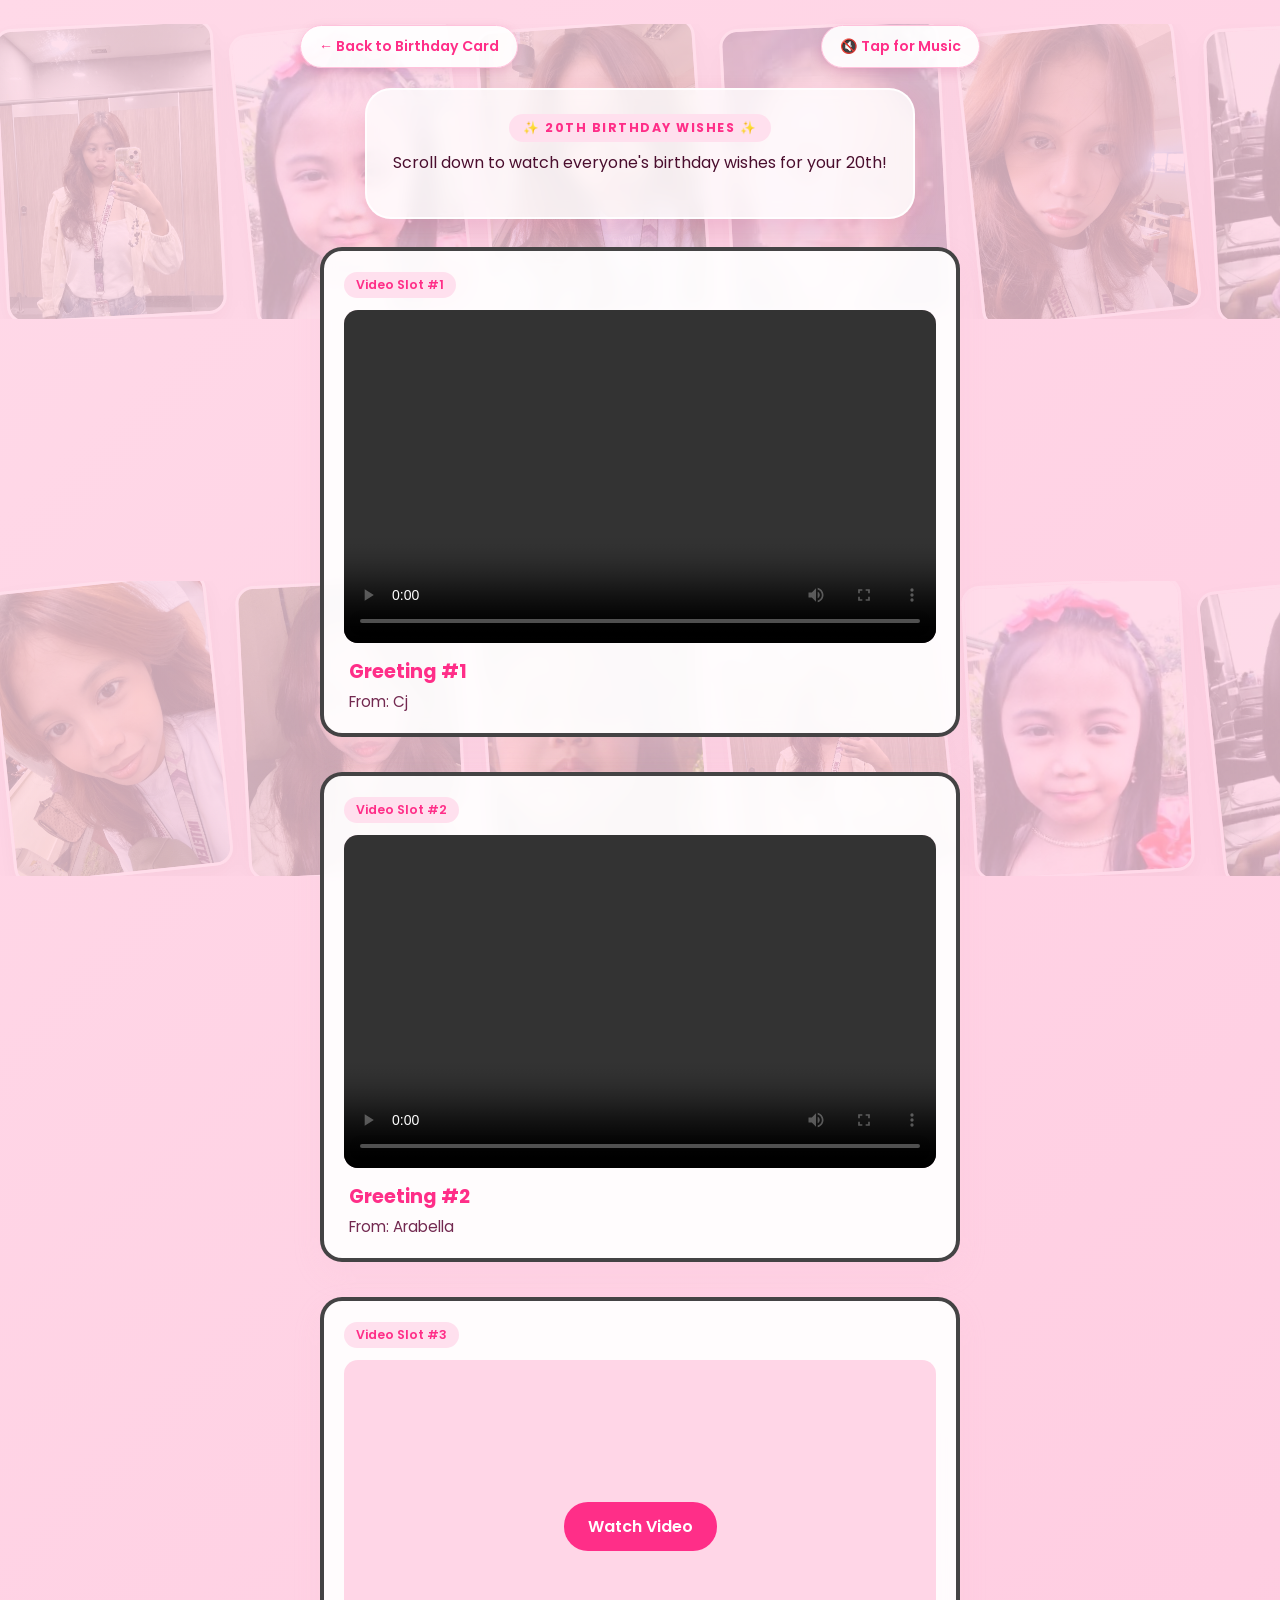
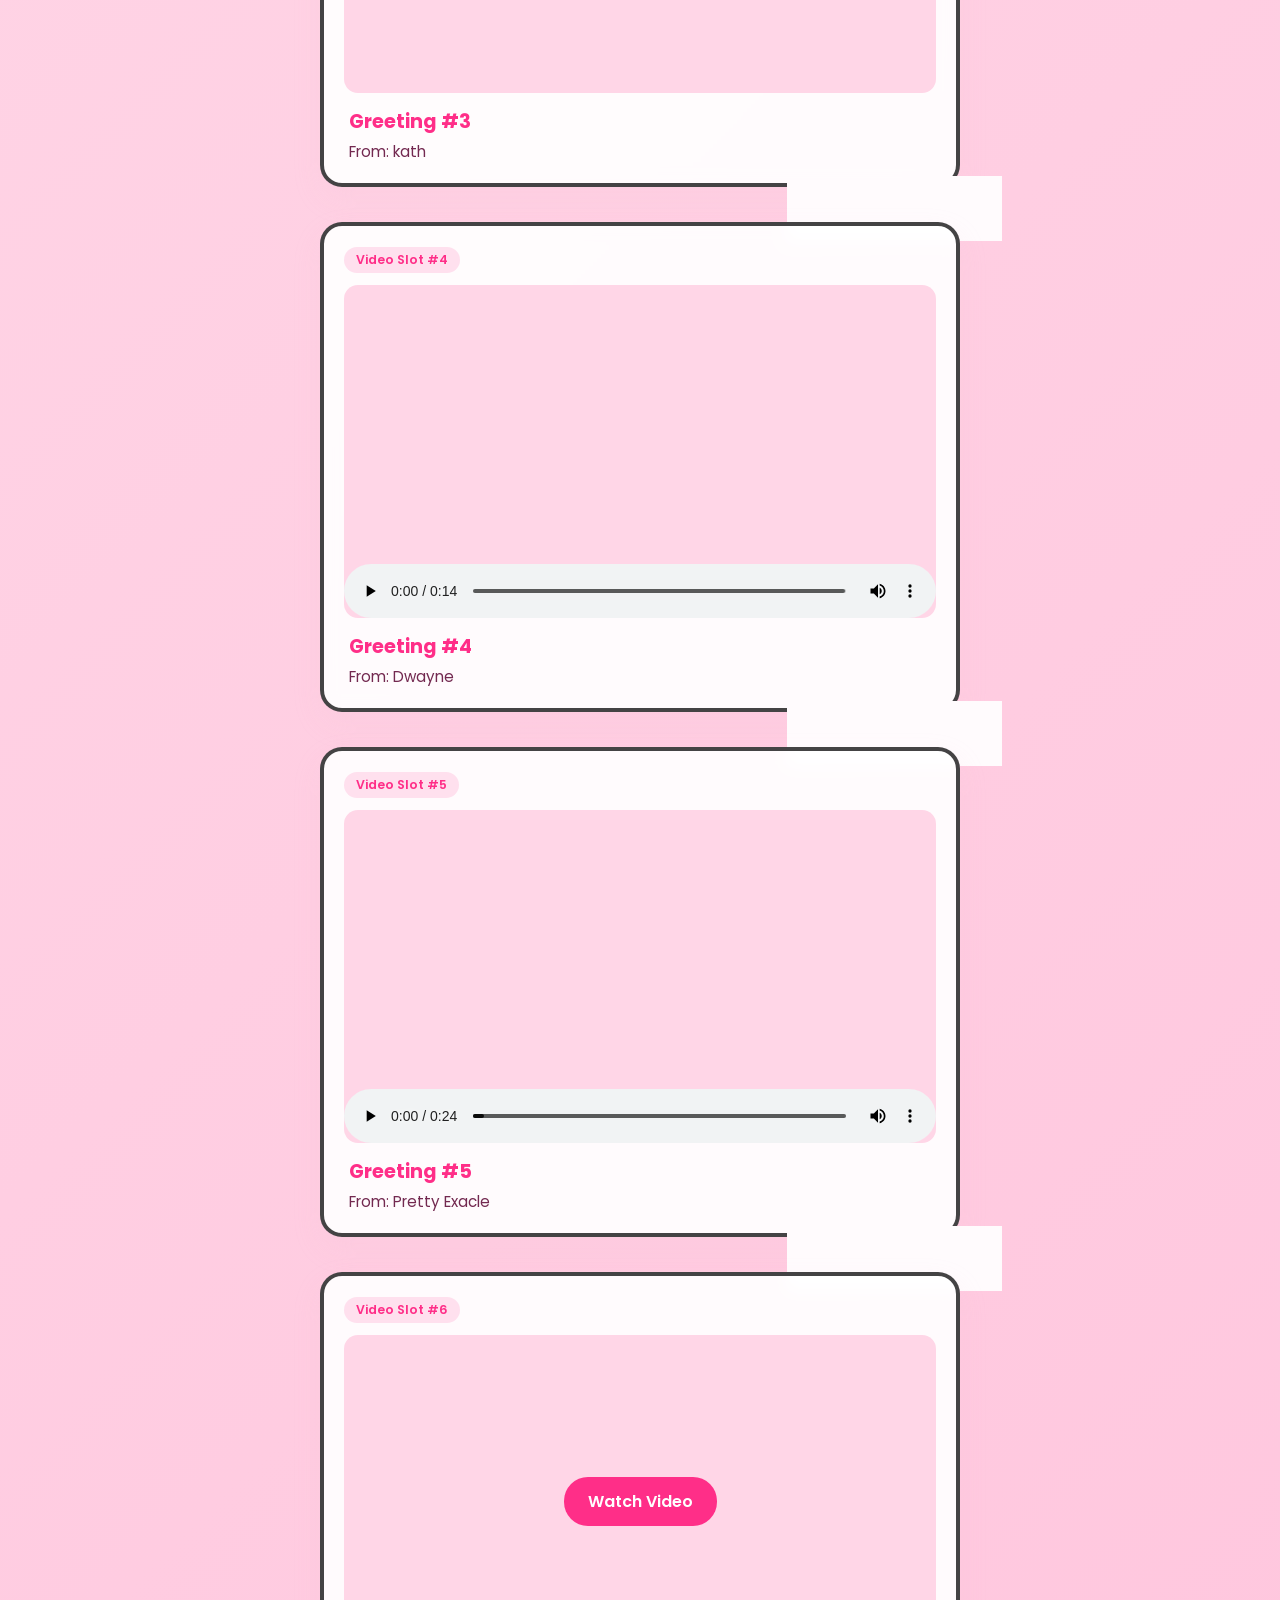
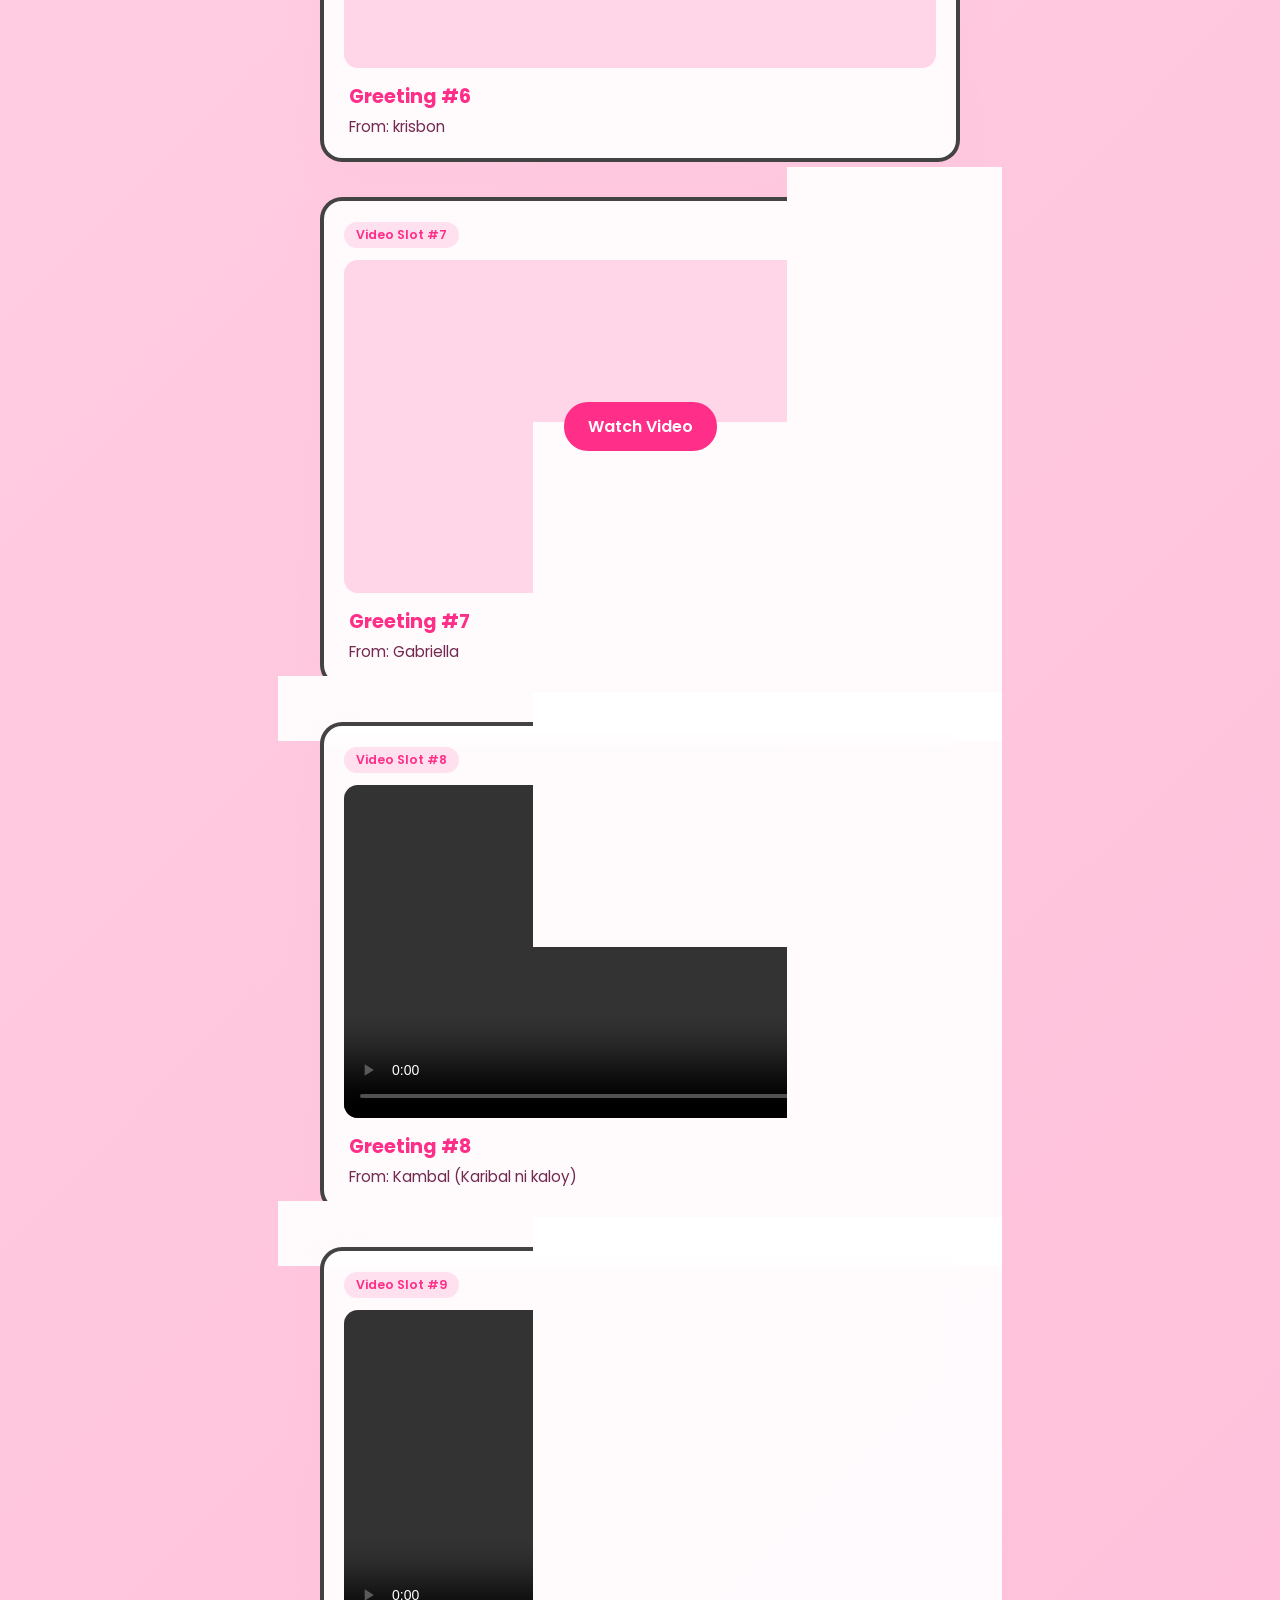
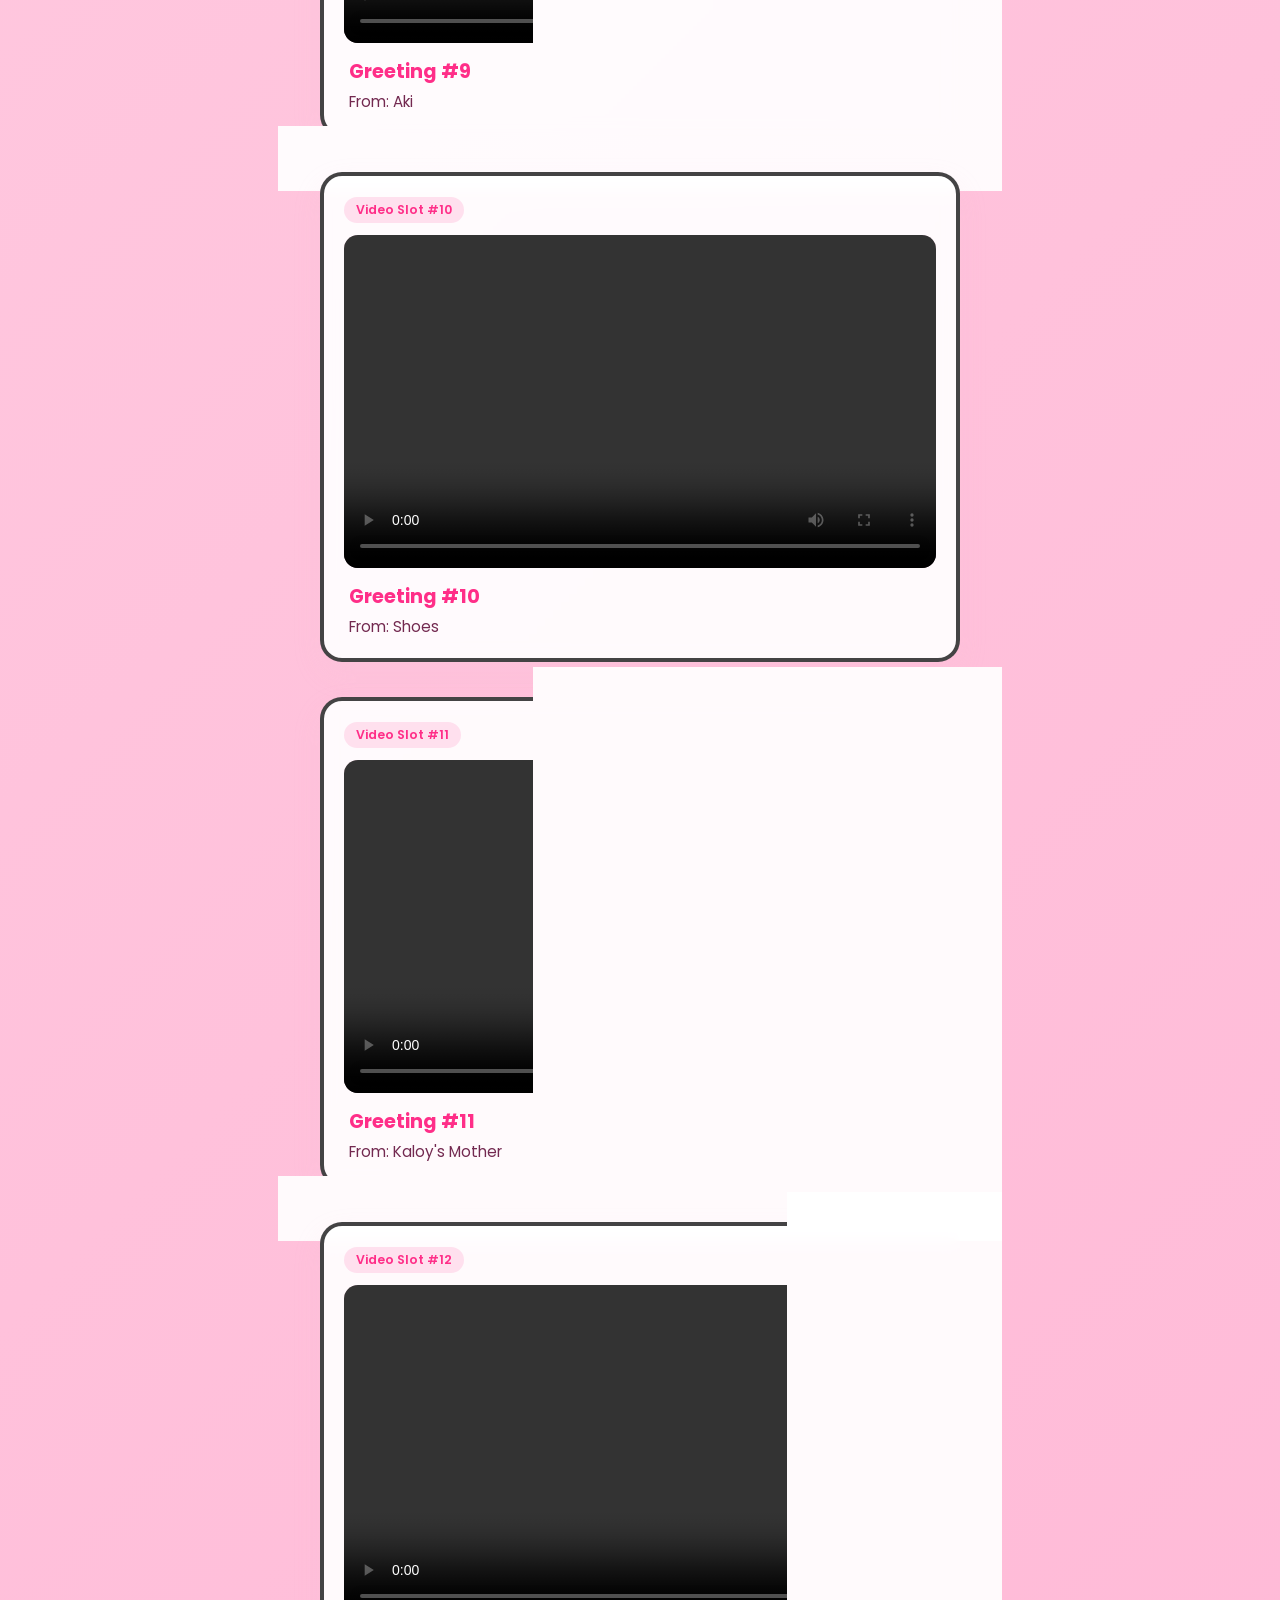
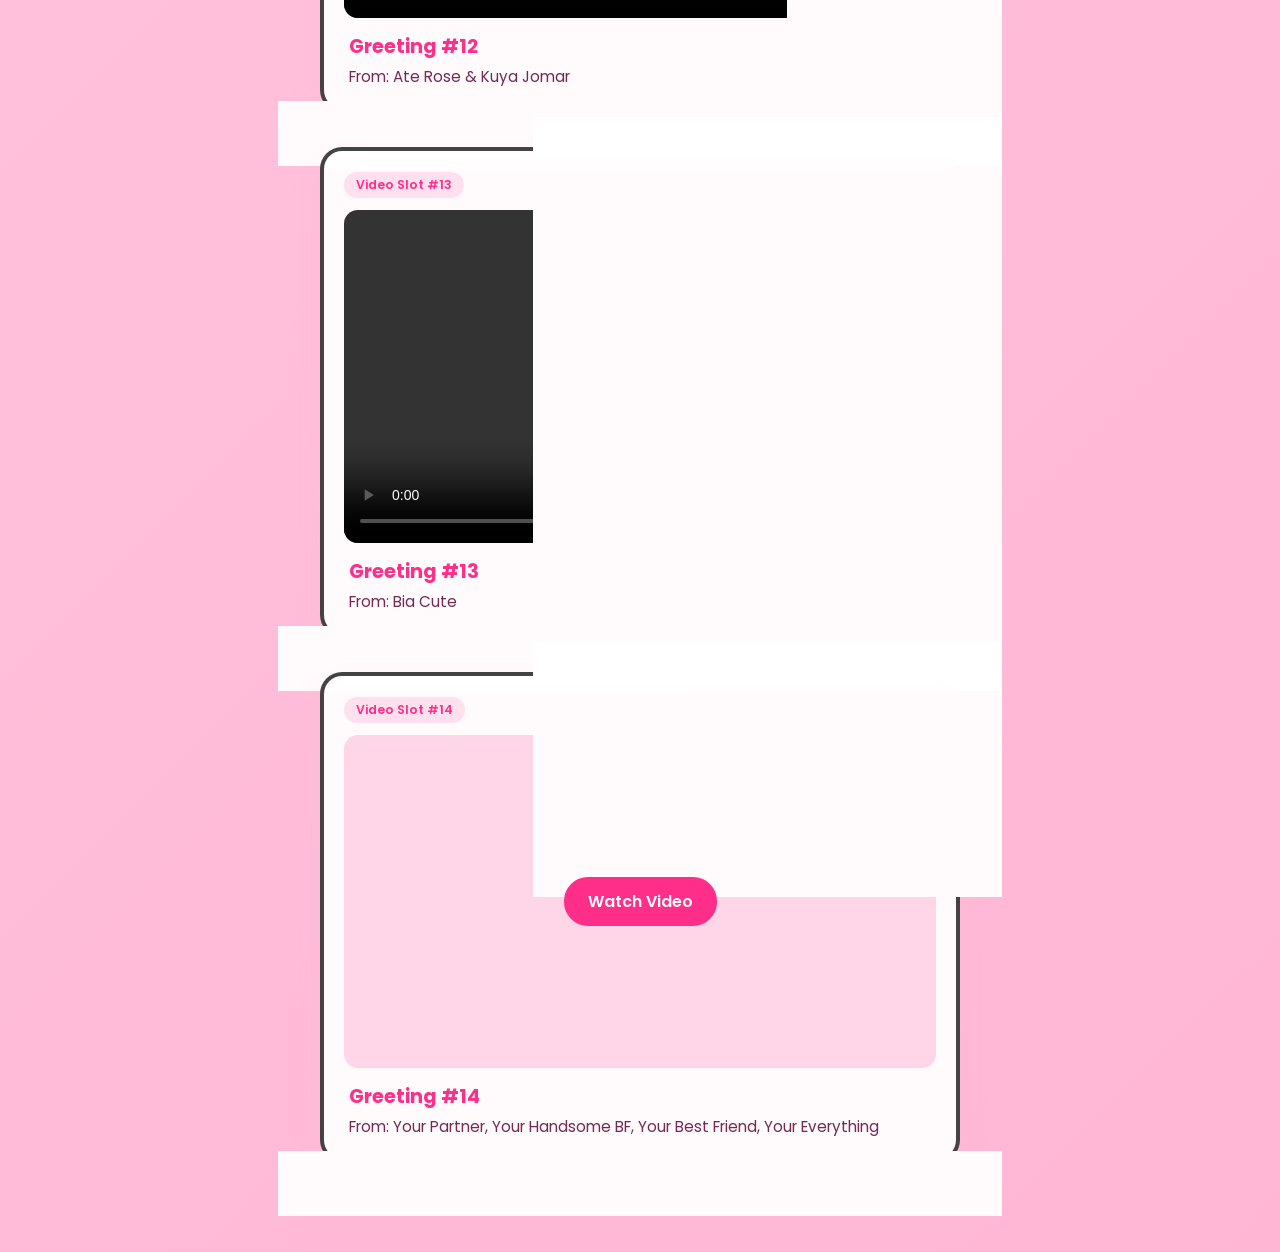
==== commit a19acfbd: "Add new birthday greeting videos Co-authored-by: Copilot <223556219+Copilot@users.noreply.github.com" ====
--- a/greetings.html
+++ b/greetings.html
@@ -161,51 +161,89 @@
             </div>
         </div>
 
-        <!-- ==================== VIDEO #8 ==================== -->
+                <!-- ==================== VIDEO #8 ==================== -->
         <div id="video-8" class="video-card fade-in">
             <span class="slot-badge">Video Slot #8</span>
             <div class="video-wrapper">
-                <a class="drive-video-btn" href="https://drive.google.com/file/d/1451mb84z9P_sIzqAENv5Gswkkghd7BR9/view?usp=sharing" target="_blank" rel="noopener noreferrer">Watch Video</a>
+                <video controls preload="metadata" src="video/yshin-web.mp4"></video>
             </div>
             <div class="video-info">
                 <h3>Greeting #8</h3>
-                <p>From: Your Partner, Your Handsome BF, Your Best Friend, Your Everything</p>
-            </div>
-        </div>
-
-        <!-- ==================== VIDEO #9 ==================== -->
+                <p>From: Kambal (Karibal ni kaloy)</p>
+            </div>
+        </div>
+
+                <!-- ==================== VIDEO #9 ==================== -->
         <div id="video-9" class="video-card fade-in">
             <span class="slot-badge">Video Slot #9</span>
             <div class="video-wrapper">
-                <video controls preload="metadata" src="video/89aabc1a-eef5-4754-8e8c-f017fbb5872a.mp4"></video>
+                <video controls preload="metadata" src="video/Aki Option 2 (pls one pick one).mp4"></video>
             </div>
             <div class="video-info">
                 <h3>Greeting #9</h3>
-                <p>From: Kaloy's Mother</p>
-            </div>
-        </div>
-
-        <!-- ==================== VIDEO #10 ==================== -->
+                <p>From: Aki</p>
+            </div>
+        </div>
+
+                <!-- ==================== VIDEO #10 ==================== -->
         <div id="video-10" class="video-card fade-in">
             <span class="slot-badge">Video Slot #10</span>
             <div class="video-wrapper">
-                <video controls preload="metadata" src="video/7c1a1808-aacc-4f73-8d0e-10c9c4ba2457.mp4"></video>
+                <video controls preload="metadata" src="video/shoes.mp4"></video>
             </div>
             <div class="video-info">
                 <h3>Greeting #10</h3>
-                <p>From: Ate Rose & Kuya Jomar</p>
-            </div>
-        </div>
+                <p>From: Shoes</p>
+            </div>
+        </div>
+
+
 
         <!-- ==================== VIDEO #11 ==================== -->
         <div id="video-11" class="video-card fade-in">
             <span class="slot-badge">Video Slot #11</span>
             <div class="video-wrapper">
+                <video controls preload="metadata" src="video/89aabc1a-eef5-4754-8e8c-f017fbb5872a.mp4"></video>
+            </div>
+            <div class="video-info">
+                <h3>Greeting #11</h3>
+                <p>From: Kaloy's Mother</p>
+            </div>
+        </div>
+
+        <!-- ==================== VIDEO #12 ==================== -->
+        <div id="video-12" class="video-card fade-in">
+            <span class="slot-badge">Video Slot #12</span>
+            <div class="video-wrapper">
+                <video controls preload="metadata" src="video/7c1a1808-aacc-4f73-8d0e-10c9c4ba2457.mp4"></video>
+            </div>
+            <div class="video-info">
+                <h3>Greeting #12</h3>
+                <p>From: Ate Rose & Kuya Jomar</p>
+            </div>
+        </div>
+
+        <!-- ==================== VIDEO #13 ==================== -->
+        <div id="video-13" class="video-card fade-in">
+            <span class="slot-badge">Video Slot #13</span>
+            <div class="video-wrapper">
                 <video controls preload="metadata" src="video/5de5ea9c-dea9-4619-9fd8-57cd972d63ae.mp4"></video>
             </div>
             <div class="video-info">
-                <h3>Greeting #11</h3>
+                <h3>Greeting #13</h3>
                 <p>From: Bia Cute</p>
+            </div>
+        </div>
+
+        <!-- ==================== VIDEO #14 ==================== -->
+        <div id="video-14" class="video-card fade-in">
+            <span class="slot-badge">Video Slot #14</span>
+            <div class="video-wrapper">
+                <a class="drive-video-btn" href="https://drive.google.com/file/d/1451mb84z9P_sIzqAENv5Gswkkghd7BR9/view?usp=sharing" target="_blank" rel="noopener noreferrer">Watch Video</a>
+            </div>
+            <div class="video-info">
+                <h3>Greeting #14</h3>
+                <p>From: Your Partner, Your Handsome BF, Your Best Friend, Your Everything</p>
             </div>
         </div>
 
--- a/style.css
+++ b/style.css
@@ -7,6 +7,8 @@
     --white-card: #ffffff;
     --text-dark: #4a0e2e;
     --text-muted: #732950;
+    --paper-grid: rgba(255, 143, 192, 0.22);
+    --ink-dark: #261620;
 }
 
 * {
@@ -30,14 +32,18 @@
     align-items: center;
 }
 
+/* Scrapbook grid-paper overlay + pink gradient */
 body.home-page {
     position: relative;
-    overflow: hidden;
+    min-height: 100vh;
     justify-content: space-between;
     background:
-        radial-gradient(circle at 18% 22%, rgba(255, 255, 255, 0.55) 0%, transparent 38%),
-        radial-gradient(circle at 84% 78%, rgba(255, 46, 136, 0.22) 0%, transparent 42%),
-        linear-gradient(135deg, #ffe3ef 0%, #ffc2dc 55%, #ffa3cb 100%);
+        linear-gradient(to right, var(--paper-grid) 1px, transparent 1px),
+        linear-gradient(to bottom, var(--paper-grid) 1px, transparent 1px),
+        radial-gradient(circle at 18% 22%, rgba(255, 255, 255, 0.55) 0%, transparent 40%),
+        radial-gradient(circle at 84% 78%, rgba(255, 46, 136, 0.22) 0%, transparent 45%),
+        linear-gradient(135deg, #fff0f6 0%, #ffc8e0 55%, #ffa8cf 100%);
+    background-size: 24px 24px, 24px 24px, 100% 100%, 100% 100%, 100% 100%;
 }
 
 #confetti-canvas {
@@ -51,14 +57,14 @@
 }
 
 /* ========================================================= */
-/* === TOP LAYERED PINK PARTY BUNTING                        === */
+/* === TOP LAYERED PINK PARTY BUNTING                      === */
 /* ========================================================= */
 .top-bunting {
     position: fixed;
     top: -6px;
     left: 0;
     width: 100%;
-    height: clamp(120px, 19vw, 215px);
+    height: clamp(110px, 17vw, 195px);
     pointer-events: none;
     z-index: 3;
     overflow: hidden;
@@ -83,7 +89,7 @@
 }
 
 /* ========================================================= */
-/* === RETAINED SLIDING-LEFT BACKGROUND PHOTO COLLAGE        === */
+/* === RETAINED ANIMATED BACKGROUND PHOTO COLLAGE          === */
 /* ========================================================= */
 .bg-collage {
     position: fixed;
@@ -92,7 +98,7 @@
     flex-direction: column;
     justify-content: space-between;
     padding: 24px 0;
-    opacity: 0.24;
+    opacity: 0.22;
     pointer-events: none;
     overflow: hidden;
     z-index: 1;
@@ -121,7 +127,7 @@
     object-fit: cover;
     object-position: center top;
     border-radius: 18px;
-    border: 3px solid rgba(255, 255, 255, 0.85);
+    border: 3px solid rgba(255, 255, 255, 0.88);
     box-shadow: 0 10px 24px rgba(74, 21, 44, 0.18);
     flex-shrink: 0;
 }
@@ -140,7 +146,7 @@
 }
 
 /* ========================================================= */
-/* === SCREENSHOT-INSPIRED TOP BAR & POSTER HERO (PINK)    === */
+/* === TOP BAR                                             === */
 /* ========================================================= */
 .poster-topbar {
     position: relative;
@@ -160,17 +166,19 @@
     letter-spacing: 2px;
     color: var(--pink-deep);
     text-transform: uppercase;
-    background: rgba(255, 255, 255, 0.72);
-    padding: 5px 12px;
+    background: rgba(255, 255, 255, 0.82);
+    border: 1.5px solid #ffc2dc;
+    padding: 5px 14px;
     border-radius: 999px;
 }
 
 .poster-nav {
     display: flex;
     align-items: center;
-    gap: 22px;
-    background: rgba(255, 255, 255, 0.72);
-    padding: 6px 16px;
+    gap: 20px;
+    background: rgba(255, 255, 255, 0.82);
+    border: 1.5px solid #ffc2dc;
+    padding: 6px 18px;
     border-radius: 999px;
 }
 
@@ -195,88 +203,222 @@
     border-bottom: 2px solid var(--pink-accent);
 }
 
+/* ========================================================= */
+/* === SCRAPBOOK CUTOUT POSTER HERO                        === */
+/* ========================================================= */
 .poster-hero {
     position: relative;
     z-index: 5;
     margin: auto;
-    padding: 14px 24px 42px;
-    max-width: 820px;
+    padding: 20px 24px 56px;
+    width: 100%;
+    max-width: 920px;
     text-align: center;
     display: flex;
     flex-direction: column;
     align-items: center;
 }
 
-.poster-kicker {
+/* Lined-paper note cutouts inspired by the screenshot */
+.scrap-note {
+    background:
+        repeating-linear-gradient(
+            to bottom,
+            transparent 0px,
+            transparent 21px,
+            rgba(255, 77, 157, 0.25) 21px,
+            rgba(255, 77, 157, 0.25) 22px
+        ),
+        #fffdf9;
+    border-left: 3px solid #ff85bc;
+    padding: 12px 18px;
+    border-radius: 6px;
+    box-shadow: 0 10px 22px rgba(74, 14, 46, 0.14);
+    font-family: 'Indie Flower', cursive;
+    font-size: 1.05rem;
+    line-height: 1.38;
+    color: var(--ink-dark);
+    z-index: 6;
+}
+
+.scrap-note-top {
+    transform: rotate(-2.5deg);
+    margin-bottom: 14px;
+    display: flex;
+    flex-direction: column;
+    align-items: center;
+}
+
+.scrap-note-bottom {
+    position: relative;
+    align-self: flex-end;
+    margin-right: clamp(8px, 6vw, 56px);
+    margin-top: -14px;
+    transform: rotate(2.5deg);
+    text-align: left;
+}
+
+/* Ransom-style cutout letters */
+.ransom-headline {
+    display: flex;
+    flex-direction: column;
+    align-items: center;
+    gap: 8px;
+    margin-bottom: 14px;
+}
+
+.ransom-row {
+    display: flex;
+    flex-wrap: wrap;
+    justify-content: center;
+    align-items: center;
+    gap: clamp(4px, 0.9vw, 9px);
+}
+
+.cutout-char {
+    display: inline-flex;
+    align-items: center;
+    justify-content: center;
     font-family: 'Fredoka', sans-serif;
-    font-size: clamp(1.3rem, 3vw, 2.1rem);
     font-weight: 700;
-    letter-spacing: 4px;
-    color: var(--pink-deep);
-    margin-bottom: 4px;
-    text-shadow: 0 2px 0 rgba(255, 255, 255, 0.8);
-}
-
-.poster-display {
+    line-height: 1;
+    border-radius: 6px;
+    box-shadow: 0 6px 14px rgba(74, 14, 46, 0.18);
+    border: 2px solid rgba(255, 255, 255, 0.9);
+    transition: transform 0.2s ease;
+}
+
+.cutout-char:hover {
+    transform: translateY(-3px) scale(1.05);
+}
+
+.ransom-row:not(.ransom-main) .cutout-char {
+    font-size: clamp(1.4rem, 3.2vw, 2.2rem);
+    min-width: clamp(32px, 5vw, 48px);
+    height: clamp(36px, 5.5vw, 54px);
+    padding: 0 6px;
+}
+
+.ransom-main .cutout-char {
+    font-size: clamp(2.1rem, 6.2vw, 4.1rem);
+    min-width: clamp(44px, 8vw, 76px);
+    height: clamp(50px, 8.8vw, 86px);
+    padding: 0 10px;
+}
+
+.ransom-badge {
     font-family: 'Fredoka', sans-serif;
-    font-size: clamp(3.4rem, 11vw, 7.2rem);
+    font-size: clamp(1rem, 2.2vw, 1.4rem);
     font-weight: 700;
-    line-height: 0.96;
-    letter-spacing: 2px;
-    color: #ffffff;
-    text-transform: uppercase;
-    text-shadow:
-        0 6px 0 #ff66a8,
-        0 14px 28px rgba(158, 0, 79, 0.24);
-    margin-bottom: 10px;
-}
+    background: #ffe66d;
+    color: var(--ink-dark);
+    padding: 6px 12px;
+    border-radius: 8px;
+    border: 2px dashed var(--pink-accent);
+    box-shadow: 0 6px 14px rgba(74, 14, 46, 0.16);
+}
+
+.c-white { background: #ffffff; color: var(--pink-deep); }
+.c-cream { background: #fff4e6; color: #7a1c4b; }
+.c-pink  { background: #ff66a8; color: #ffffff; }
+.c-rose  { background: #ff99c8; color: #4a0e2e; }
+.c-berry { background: #d90066; color: #ffffff; }
+
+.r-neg5 { transform: rotate(-5deg); }
+.r-neg4 { transform: rotate(-4deg); }
+.r-neg3 { transform: rotate(-3deg); }
+.r-neg2 { transform: rotate(-2deg); }
+.r-pos2 { transform: rotate(2deg); }
+.r-pos3 { transform: rotate(3deg); }
+.r-pos4 { transform: rotate(4deg); }
+.r-pos5 { transform: rotate(5deg); }
 
 .poster-name {
     font-family: 'Fredoka', sans-serif;
-    font-size: clamp(1.5rem, 3.6vw, 2.3rem);
+    font-size: clamp(1.45rem, 3.5vw, 2.2rem);
     font-weight: 700;
     letter-spacing: 3px;
     color: var(--pink-accent);
-    background: rgba(255, 255, 255, 0.88);
-    padding: 4px 22px;
+    background: rgba(255, 255, 255, 0.92);
+    border: 2px solid #ff99c8;
+    padding: 4px 24px;
     border-radius: 999px;
-    box-shadow: 0 6px 18px rgba(158, 0, 79, 0.14);
+    box-shadow: 0 8px 20px rgba(158, 0, 79, 0.15);
     margin-bottom: 18px;
+    transform: rotate(-1.5deg);
+}
+
+/* Scrapbook card with washi tape */
+.scrap-center-card {
+    position: relative;
+    max-width: 520px;
+    width: 100%;
+    background: rgba(255, 255, 255, 0.9);
+    backdrop-filter: blur(8px);
+    border: 2px solid #ffffff;
+    border-radius: 20px;
+    padding: 24px 24px 26px;
+    box-shadow: 0 14px 30px rgba(158, 0, 79, 0.16);
+    display: flex;
+    flex-direction: column;
+    align-items: center;
+}
+
+.washi-tape {
+    position: absolute;
+    top: -11px;
+    width: 74px;
+    height: 22px;
+    background: rgba(255, 133, 188, 0.65);
+    border-left: 2px dashed rgba(255, 255, 255, 0.8);
+    border-right: 2px dashed rgba(255, 255, 255, 0.8);
+    box-shadow: 0 3px 8px rgba(158, 0, 79, 0.12);
+}
+
+.tape-left {
+    left: 28px;
+    transform: rotate(-7deg);
+}
+
+.tape-right {
+    right: 28px;
+    transform: rotate(7deg);
+    background: rgba(255, 224, 102, 0.72);
 }
 
 .poster-copy {
-    max-width: 470px;
+    max-width: 450px;
     font-size: clamp(0.92rem, 1.8vw, 1.02rem);
     line-height: 1.65;
     color: var(--text-muted);
-    background: rgba(255, 255, 255, 0.74);
-    backdrop-filter: blur(6px);
-    padding: 12px 20px;
-    border-radius: 16px;
-    margin-bottom: 26px;
+    margin-bottom: 20px;
+}
+
+.poster-actions {
+    display: flex;
+    justify-content: center;
 }
 
 .poster-go-btn {
     display: inline-block;
     text-decoration: none;
-    background: var(--white-card);
-    color: var(--pink-accent);
+    background: var(--pink-accent);
+    color: #ffffff;
     font-weight: 700;
     font-size: 0.92rem;
-    letter-spacing: 2px;
+    letter-spacing: 1.8px;
     text-transform: uppercase;
-    padding: 14px 36px;
-    border-radius: 12px;
-    box-shadow: 0 10px 24px rgba(158, 0, 79, 0.22);
-    border: 2px solid rgba(255, 255, 255, 0.95);
-    transition: transform 0.22s ease, box-shadow 0.22s ease, background 0.22s ease, color 0.22s ease;
+    padding: 13px 34px;
+    border-radius: 14px;
+    box-shadow: 0 10px 22px rgba(255, 46, 136, 0.3);
+    border: 2px solid #ffffff;
+    transition: transform 0.22s ease, box-shadow 0.22s ease, background 0.22s ease;
 }
 
 .poster-go-btn:hover {
     transform: translateY(-3px);
-    background: var(--pink-accent);
-    color: #ffffff;
-    box-shadow: 0 14px 28px rgba(255, 46, 136, 0.35);
+    background: var(--pink-deep);
+    box-shadow: 0 14px 28px rgba(158, 0, 79, 0.35);
 }
 
 /* ========================================================= */
@@ -557,6 +699,7 @@
     color: var(--text-muted);
     font-size: 0.95rem;
 }
+
 .envelope-modal {
     position: fixed;
     inset: 0;
@@ -773,7 +916,7 @@
 
 @media (max-width: 640px) {
     .top-bunting {
-        height: 125px;
+        height: 115px;
     }
 
     .poster-topbar {
@@ -785,6 +928,13 @@
         gap: 14px;
     }
 
+    .scrap-note-bottom {
+        align-self: center;
+        margin-right: 0;
+        margin-top: 14px;
+        text-align: center;
+    }
+
     .slide-photo {
         width: 125px;
         height: 170px;
